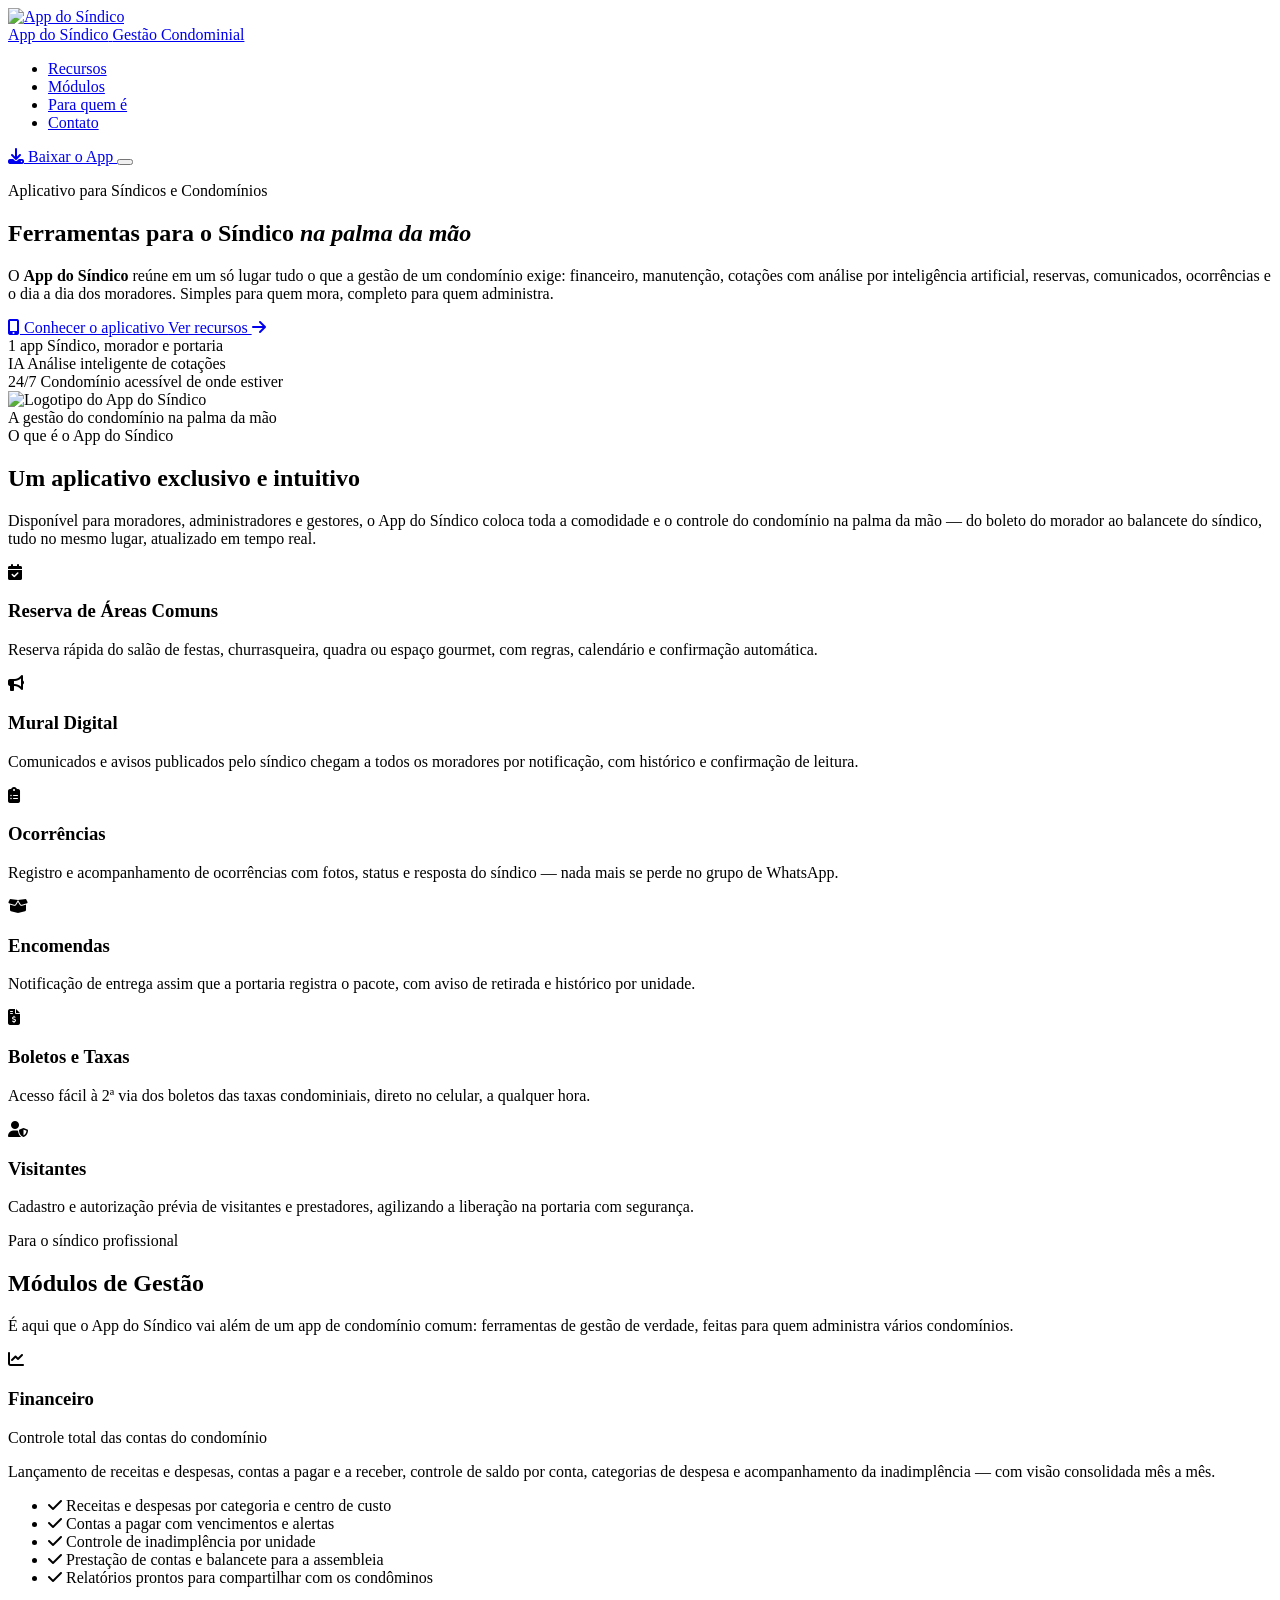
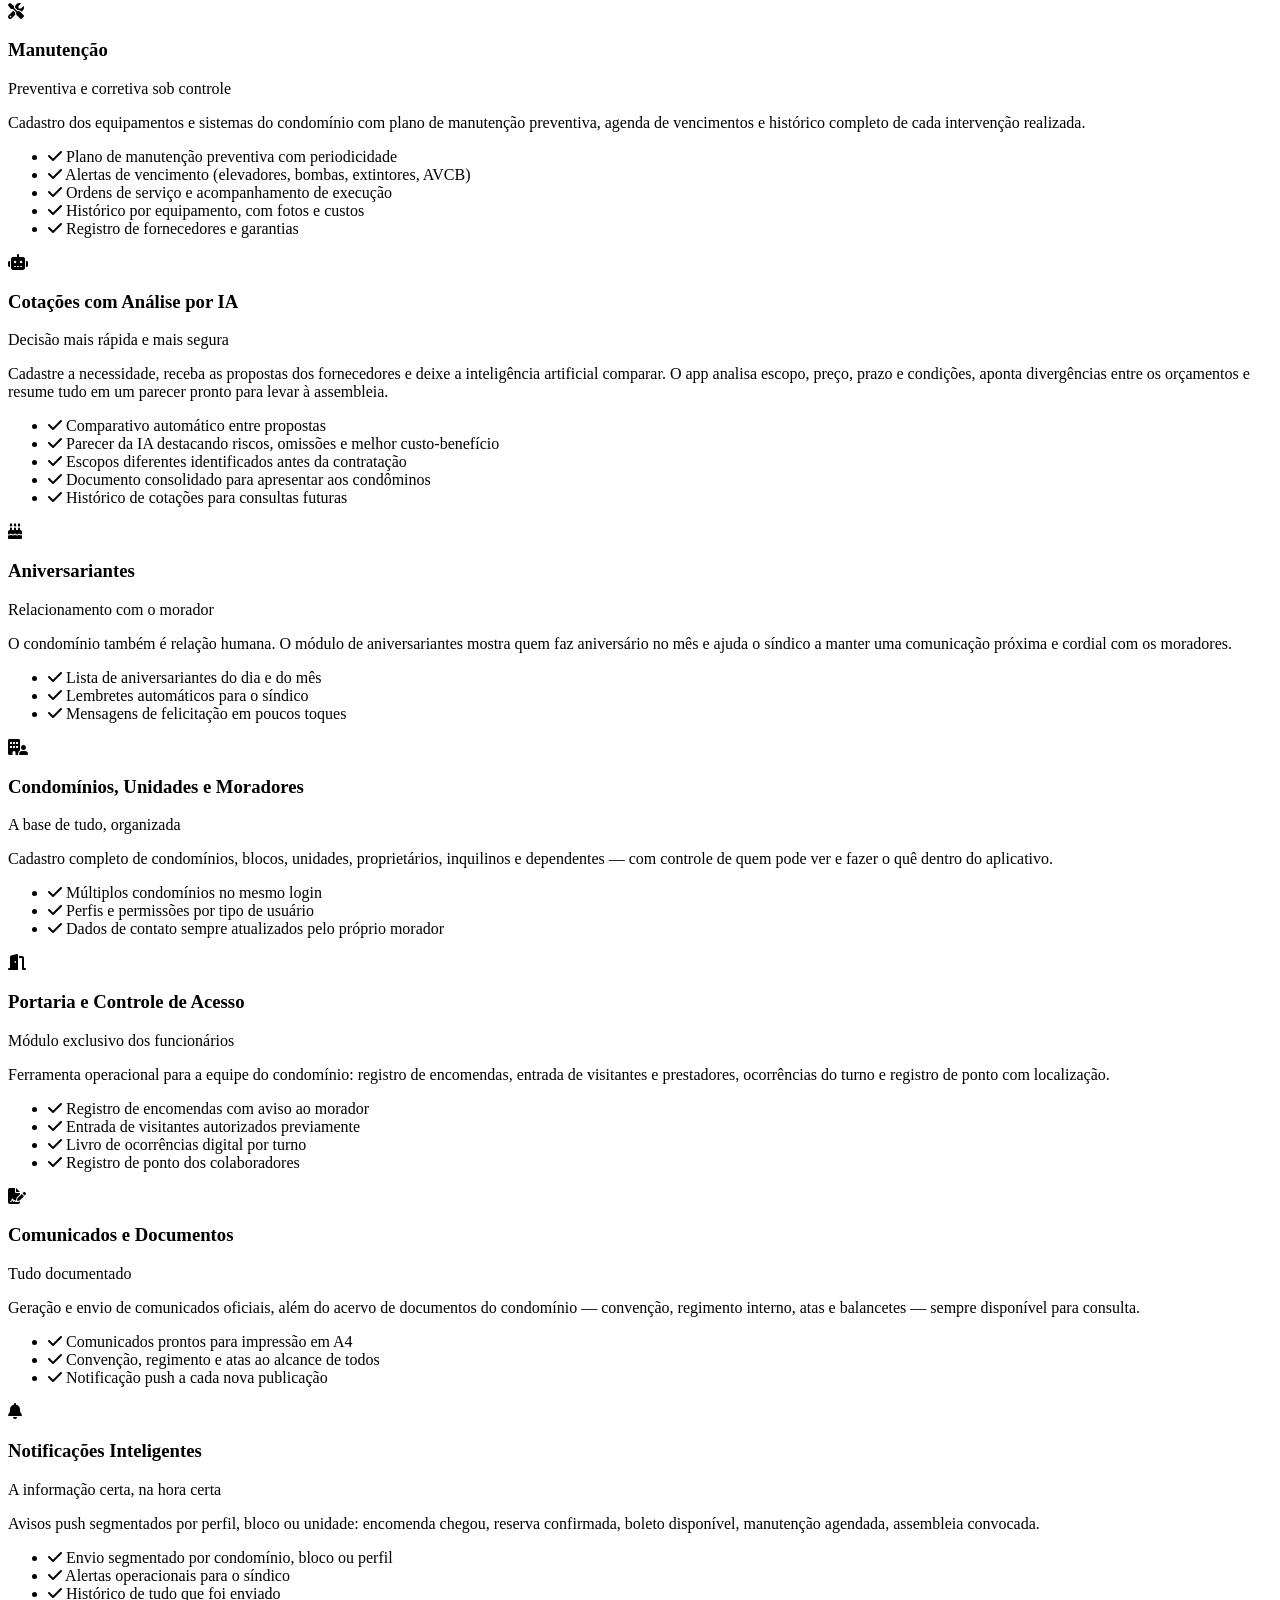
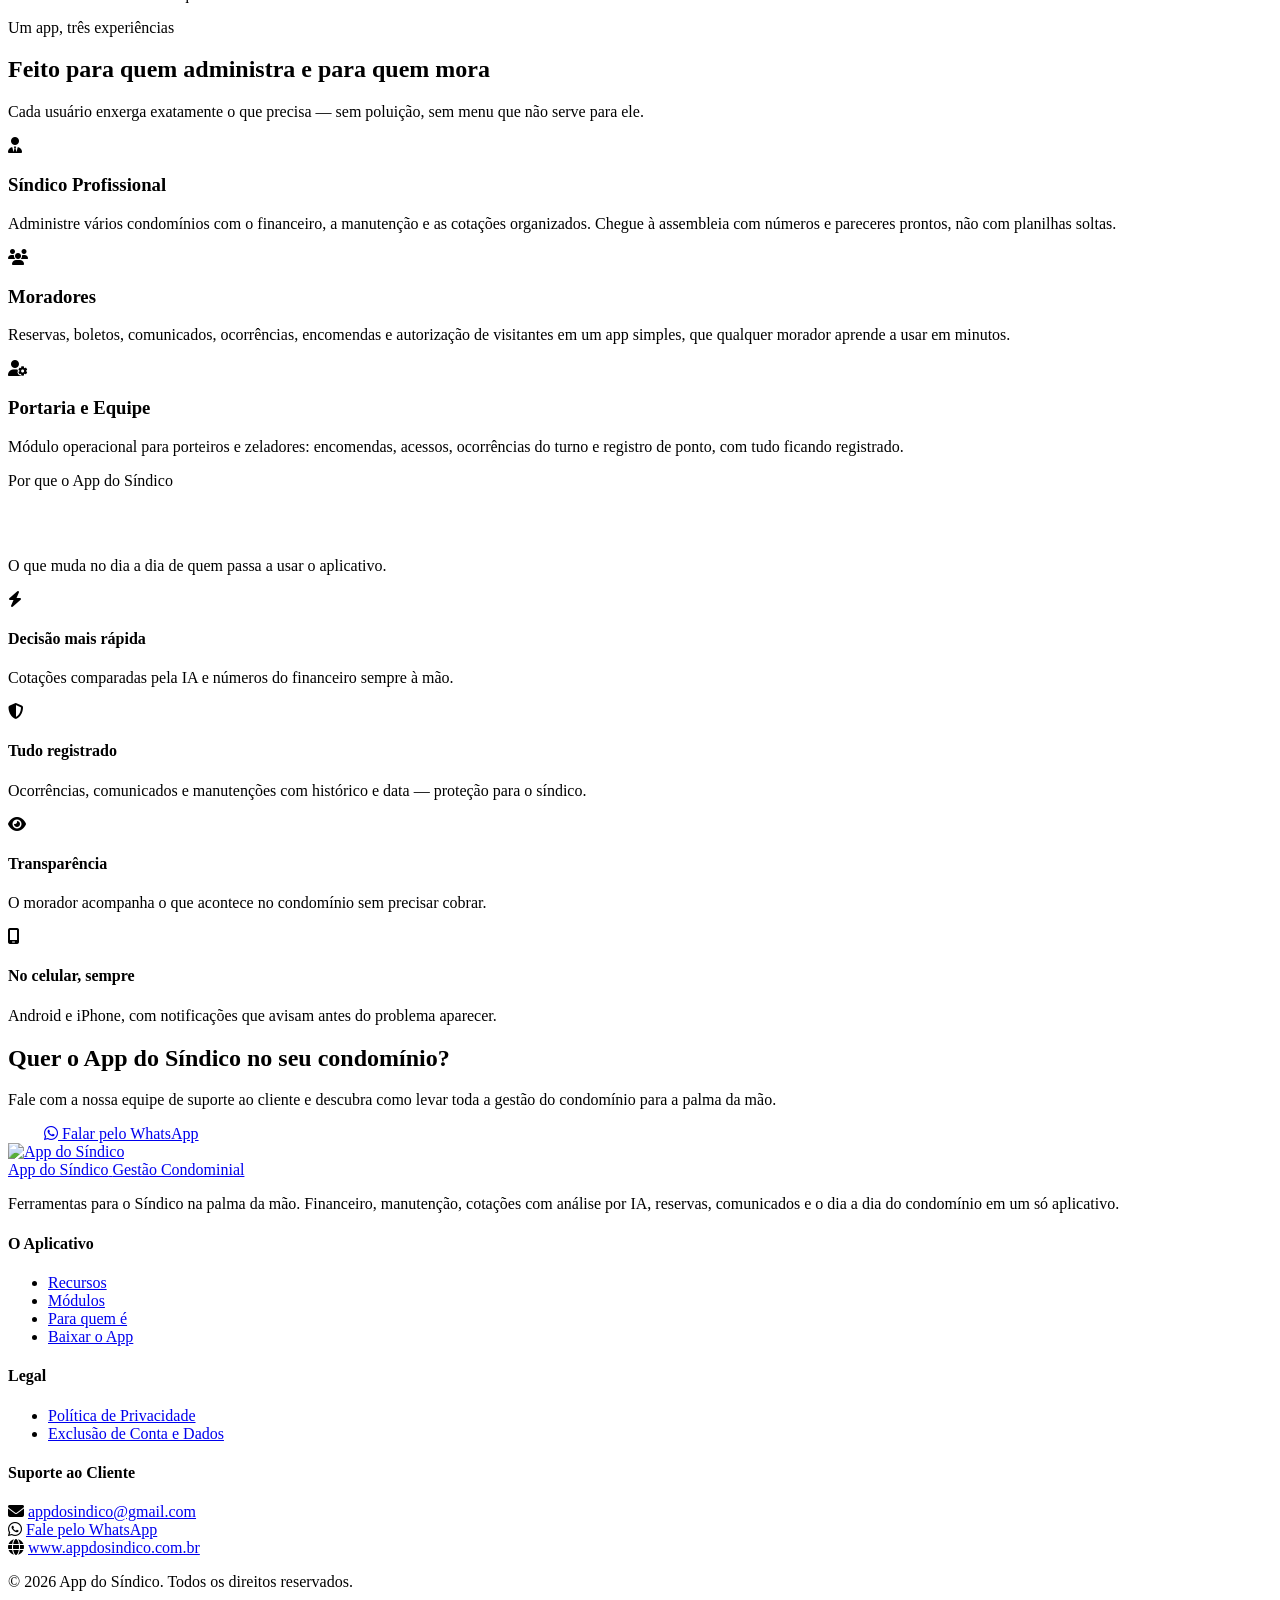
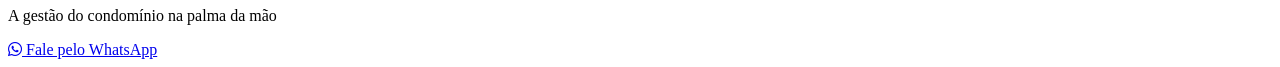
==== index.html @ 391b5e93 "Add files via upload" ====
<!DOCTYPE html>
<html lang="pt-BR">
<head>
  <meta charset="UTF-8">
  <meta name="viewport" content="width=device-width, initial-scale=1.0">
  <meta name="description" content="App do Síndico — o aplicativo que coloca a gestão do condomínio na palma da mão. Financeiro, manutenção, cotações com análise por IA, reservas, mural, ocorrências e muito mais.">
  <title>App do Síndico | Ferramentas para o Síndico na palma da mão</title>
  <link rel="preconnect" href="https://fonts.googleapis.com">
  <link rel="preconnect" href="https://fonts.gstatic.com" crossorigin>
  <link href="https://fonts.googleapis.com/css2?family=Playfair+Display:wght@400;600;700&family=Inter:wght@300;400;500;600;700&display=swap" rel="stylesheet">
  <link rel="stylesheet" href="https://cdnjs.cloudflare.com/ajax/libs/font-awesome/6.5.0/css/all.min.css">
  <link rel="stylesheet" href="css/style.css">
  <link rel="icon" type="image/x-icon" href="favicon.ico">
  <link rel="icon" type="image/png" href="images/icone_circular.png">
  <link rel="apple-touch-icon" href="images/icone_circular.png">
</head>
<body>

  <!-- NAVIGATION -->
  <nav class="navbar" role="navigation" aria-label="Menu principal">
    <div class="container">
      <a href="index.html" class="nav-logo" aria-label="App do Síndico - Início">
        <img src="images/icone_circular.png" alt="App do Síndico" class="nav-logo-img">
        <div class="nav-logo-text">
          <span class="nav-logo-name">App do Síndico</span>
          <span class="nav-logo-sub">Gestão Condominial</span>
        </div>
      </a>

      <ul class="nav-links" id="navLinks">
        <li><a href="#recursos">Recursos</a></li>
        <li><a href="#modulos">Módulos</a></li>
        <li><a href="#perfis">Para quem é</a></li>
        <li><a href="#contato">Contato</a></li>
      </ul>

      <div class="nav-actions">
        <a href="qrcode.html" class="btn btn-primary">
          <i class="fas fa-download"></i> Baixar o App
        </a>
        <button class="nav-toggle" id="navToggle" aria-label="Abrir menu" aria-expanded="false">
          <span></span><span></span><span></span>
        </button>
      </div>
    </div>
  </nav>

  <!-- HERO -->
  <section class="hero" id="inicio">
    <div class="container">
      <div class="app-hero-grid">
        <div class="hero-content">
          <p class="hero-eyebrow">Aplicativo para Síndicos e Condomínios</p>
          <h1>Ferramentas para o Síndico <em>na palma da mão</em></h1>
          <p class="hero-lead">
            O <strong>App do Síndico</strong> reúne em um só lugar tudo o que a gestão de um condomínio
            exige: financeiro, manutenção, cotações com análise por inteligência artificial, reservas,
            comunicados, ocorrências e o dia a dia dos moradores. Simples para quem mora, completo para
            quem administra.
          </p>
          <div class="hero-actions">
            <a href="qrcode.html" class="btn btn-primary">
              <i class="fas fa-mobile-alt"></i> Conhecer o aplicativo
            </a>
            <a href="#recursos" class="btn btn-outline">
              Ver recursos <i class="fas fa-arrow-right"></i>
            </a>
          </div>
          <div class="hero-stats">
            <div>
              <span class="hero-stat-number">1 app</span>
              <span class="hero-stat-label">Síndico, morador e portaria</span>
            </div>
            <div>
              <span class="hero-stat-number">IA</span>
              <span class="hero-stat-label">Análise inteligente de cotações</span>
            </div>
            <div>
              <span class="hero-stat-number">24/7</span>
              <span class="hero-stat-label">Condomínio acessível de onde estiver</span>
            </div>
          </div>
        </div>

        <div class="app-hero-visual">
          <div class="app-hero-logo">
            <img src="images/icone_circular.png" alt="Logotipo do App do Síndico">
          </div>
          <span class="app-hero-tag">A gestão do condomínio na palma da mão</span>
        </div>
      </div>
    </div>
  </section>

  <!-- INTRO / O QUE É -->
  <section class="section" id="recursos">
    <div class="container">
      <div class="section-header fade-up">
        <span class="eyebrow">O que é o App do Síndico</span>
        <h2>Um aplicativo exclusivo e intuitivo</h2>
        <p>
          Disponível para moradores, administradores e gestores, o App do Síndico coloca toda a
          comodidade e o controle do condomínio na palma da mão — do boleto do morador ao balancete
          do síndico, tudo no mesmo lugar, atualizado em tempo real.
        </p>
      </div>

      <div class="services-grid">
        <div class="service-card fade-up delay-1">
          <div class="service-icon"><i class="fas fa-calendar-check"></i></div>
          <h3>Reserva de Áreas Comuns</h3>
          <p>Reserva rápida do salão de festas, churrasqueira, quadra ou espaço gourmet, com regras, calendário e confirmação automática.</p>
        </div>
        <div class="service-card fade-up delay-2">
          <div class="service-icon"><i class="fas fa-bullhorn"></i></div>
          <h3>Mural Digital</h3>
          <p>Comunicados e avisos publicados pelo síndico chegam a todos os moradores por notificação, com histórico e confirmação de leitura.</p>
        </div>
        <div class="service-card fade-up delay-3">
          <div class="service-icon"><i class="fas fa-clipboard-list"></i></div>
          <h3>Ocorrências</h3>
          <p>Registro e acompanhamento de ocorrências com fotos, status e resposta do síndico — nada mais se perde no grupo de WhatsApp.</p>
        </div>
        <div class="service-card fade-up delay-4">
          <div class="service-icon"><i class="fas fa-box-open"></i></div>
          <h3>Encomendas</h3>
          <p>Notificação de entrega assim que a portaria registra o pacote, com aviso de retirada e histórico por unidade.</p>
        </div>
        <div class="service-card fade-up delay-5">
          <div class="service-icon"><i class="fas fa-file-invoice-dollar"></i></div>
          <h3>Boletos e Taxas</h3>
          <p>Acesso fácil à 2ª via dos boletos das taxas condominiais, direto no celular, a qualquer hora.</p>
        </div>
        <div class="service-card fade-up delay-6">
          <div class="service-icon"><i class="fas fa-user-shield"></i></div>
          <h3>Visitantes</h3>
          <p>Cadastro e autorização prévia de visitantes e prestadores, agilizando a liberação na portaria com segurança.</p>
        </div>
      </div>
    </div>
  </section>

  <!-- MÓDULOS DE GESTÃO -->
  <section class="section section-alt" id="modulos">
    <div class="container">
      <div class="section-header fade-up">
        <span class="eyebrow">Para o síndico profissional</span>
        <h2>Módulos de Gestão</h2>
        <p>É aqui que o App do Síndico vai além de um app de condomínio comum: ferramentas de gestão de verdade, feitas para quem administra vários condomínios.</p>
      </div>

      <div class="module-list">

        <article class="module-card fade-up">
          <div class="module-head">
            <div class="module-icon"><i class="fas fa-chart-line"></i></div>
            <div>
              <h3>Financeiro</h3>
              <span class="module-tag">Controle total das contas do condomínio</span>
            </div>
          </div>
          <p>Lançamento de receitas e despesas, contas a pagar e a receber, controle de saldo por conta, categorias de despesa e acompanhamento da inadimplência — com visão consolidada mês a mês.</p>
          <ul class="module-points">
            <li><i class="fas fa-check"></i> Receitas e despesas por categoria e centro de custo</li>
            <li><i class="fas fa-check"></i> Contas a pagar com vencimentos e alertas</li>
            <li><i class="fas fa-check"></i> Controle de inadimplência por unidade</li>
            <li><i class="fas fa-check"></i> Prestação de contas e balancete para a assembleia</li>
            <li><i class="fas fa-check"></i> Relatórios prontos para compartilhar com os condôminos</li>
          </ul>
        </article>

        <article class="module-card fade-up">
          <div class="module-head">
            <div class="module-icon"><i class="fas fa-screwdriver-wrench"></i></div>
            <div>
              <h3>Manutenção</h3>
              <span class="module-tag">Preventiva e corretiva sob controle</span>
            </div>
          </div>
          <p>Cadastro dos equipamentos e sistemas do condomínio com plano de manutenção preventiva, agenda de vencimentos e histórico completo de cada intervenção realizada.</p>
          <ul class="module-points">
            <li><i class="fas fa-check"></i> Plano de manutenção preventiva com periodicidade</li>
            <li><i class="fas fa-check"></i> Alertas de vencimento (elevadores, bombas, extintores, AVCB)</li>
            <li><i class="fas fa-check"></i> Ordens de serviço e acompanhamento de execução</li>
            <li><i class="fas fa-check"></i> Histórico por equipamento, com fotos e custos</li>
            <li><i class="fas fa-check"></i> Registro de fornecedores e garantias</li>
          </ul>
        </article>

        <article class="module-card fade-up highlight">
          <div class="module-head">
            <div class="module-icon"><i class="fas fa-robot"></i></div>
            <div>
              <h3>Cotações com Análise por IA</h3>
              <span class="module-tag">Decisão mais rápida e mais segura</span>
            </div>
          </div>
          <p>Cadastre a necessidade, receba as propostas dos fornecedores e deixe a inteligência artificial comparar. O app analisa escopo, preço, prazo e condições, aponta divergências entre os orçamentos e resume tudo em um parecer pronto para levar à assembleia.</p>
          <ul class="module-points">
            <li><i class="fas fa-check"></i> Comparativo automático entre propostas</li>
            <li><i class="fas fa-check"></i> Parecer da IA destacando riscos, omissões e melhor custo-benefício</li>
            <li><i class="fas fa-check"></i> Escopos diferentes identificados antes da contratação</li>
            <li><i class="fas fa-check"></i> Documento consolidado para apresentar aos condôminos</li>
            <li><i class="fas fa-check"></i> Histórico de cotações para consultas futuras</li>
          </ul>
        </article>

        <article class="module-card fade-up">
          <div class="module-head">
            <div class="module-icon"><i class="fas fa-cake-candles"></i></div>
            <div>
              <h3>Aniversariantes</h3>
              <span class="module-tag">Relacionamento com o morador</span>
            </div>
          </div>
          <p>O condomínio também é relação humana. O módulo de aniversariantes mostra quem faz aniversário no mês e ajuda o síndico a manter uma comunicação próxima e cordial com os moradores.</p>
          <ul class="module-points">
            <li><i class="fas fa-check"></i> Lista de aniversariantes do dia e do mês</li>
            <li><i class="fas fa-check"></i> Lembretes automáticos para o síndico</li>
            <li><i class="fas fa-check"></i> Mensagens de felicitação em poucos toques</li>
          </ul>
        </article>

        <article class="module-card fade-up">
          <div class="module-head">
            <div class="module-icon"><i class="fas fa-building-user"></i></div>
            <div>
              <h3>Condomínios, Unidades e Moradores</h3>
              <span class="module-tag">A base de tudo, organizada</span>
            </div>
          </div>
          <p>Cadastro completo de condomínios, blocos, unidades, proprietários, inquilinos e dependentes — com controle de quem pode ver e fazer o quê dentro do aplicativo.</p>
          <ul class="module-points">
            <li><i class="fas fa-check"></i> Múltiplos condomínios no mesmo login</li>
            <li><i class="fas fa-check"></i> Perfis e permissões por tipo de usuário</li>
            <li><i class="fas fa-check"></i> Dados de contato sempre atualizados pelo próprio morador</li>
          </ul>
        </article>

        <article class="module-card fade-up">
          <div class="module-head">
            <div class="module-icon"><i class="fas fa-door-open"></i></div>
            <div>
              <h3>Portaria e Controle de Acesso</h3>
              <span class="module-tag">Módulo exclusivo dos funcionários</span>
            </div>
          </div>
          <p>Ferramenta operacional para a equipe do condomínio: registro de encomendas, entrada de visitantes e prestadores, ocorrências do turno e registro de ponto com localização.</p>
          <ul class="module-points">
            <li><i class="fas fa-check"></i> Registro de encomendas com aviso ao morador</li>
            <li><i class="fas fa-check"></i> Entrada de visitantes autorizados previamente</li>
            <li><i class="fas fa-check"></i> Livro de ocorrências digital por turno</li>
            <li><i class="fas fa-check"></i> Registro de ponto dos colaboradores</li>
          </ul>
        </article>

        <article class="module-card fade-up">
          <div class="module-head">
            <div class="module-icon"><i class="fas fa-file-signature"></i></div>
            <div>
              <h3>Comunicados e Documentos</h3>
              <span class="module-tag">Tudo documentado</span>
            </div>
          </div>
          <p>Geração e envio de comunicados oficiais, além do acervo de documentos do condomínio — convenção, regimento interno, atas e balancetes — sempre disponível para consulta.</p>
          <ul class="module-points">
            <li><i class="fas fa-check"></i> Comunicados prontos para impressão em A4</li>
            <li><i class="fas fa-check"></i> Convenção, regimento e atas ao alcance de todos</li>
            <li><i class="fas fa-check"></i> Notificação push a cada nova publicação</li>
          </ul>
        </article>

        <article class="module-card fade-up">
          <div class="module-head">
            <div class="module-icon"><i class="fas fa-bell"></i></div>
            <div>
              <h3>Notificações Inteligentes</h3>
              <span class="module-tag">A informação certa, na hora certa</span>
            </div>
          </div>
          <p>Avisos push segmentados por perfil, bloco ou unidade: encomenda chegou, reserva confirmada, boleto disponível, manutenção agendada, assembleia convocada.</p>
          <ul class="module-points">
            <li><i class="fas fa-check"></i> Envio segmentado por condomínio, bloco ou perfil</li>
            <li><i class="fas fa-check"></i> Alertas operacionais para o síndico</li>
            <li><i class="fas fa-check"></i> Histórico de tudo que foi enviado</li>
          </ul>
        </article>

      </div>
    </div>
  </section>

  <!-- PARA QUEM É -->
  <section class="section" id="perfis">
    <div class="container">
      <div class="section-header fade-up">
        <span class="eyebrow">Um app, três experiências</span>
        <h2>Feito para quem administra e para quem mora</h2>
        <p>Cada usuário enxerga exatamente o que precisa — sem poluição, sem menu que não serve para ele.</p>
      </div>

      <div class="profile-cards">
        <div class="profile-card fade-up delay-1">
          <div class="profile-card-icon"><i class="fas fa-user-tie"></i></div>
          <h3>Síndico Profissional</h3>
          <p>Administre vários condomínios com o financeiro, a manutenção e as cotações organizados. Chegue à assembleia com números e pareceres prontos, não com planilhas soltas.</p>
        </div>
        <div class="profile-card fade-up delay-2">
          <div class="profile-card-icon"><i class="fas fa-users"></i></div>
          <h3>Moradores</h3>
          <p>Reservas, boletos, comunicados, ocorrências, encomendas e autorização de visitantes em um app simples, que qualquer morador aprende a usar em minutos.</p>
        </div>
        <div class="profile-card fade-up delay-3">
          <div class="profile-card-icon"><i class="fas fa-user-gear"></i></div>
          <h3>Portaria e Equipe</h3>
          <p>Módulo operacional para porteiros e zeladores: encomendas, acessos, ocorrências do turno e registro de ponto, com tudo ficando registrado.</p>
        </div>
      </div>
    </div>
  </section>

  <!-- POR QUE -->
  <section class="pillars-section" id="diferenciais">
    <div class="container">
      <div class="section-header fade-up">
        <span class="eyebrow">Por que o App do Síndico</span>
        <h2 style="color: white;">Menos papel, menos grupo de WhatsApp, mais gestão</h2>
        <p>O que muda no dia a dia de quem passa a usar o aplicativo.</p>
      </div>

      <div class="why-grid">
        <div class="why-item fade-up delay-1">
          <i class="fas fa-bolt"></i>
          <h4>Decisão mais rápida</h4>
          <p>Cotações comparadas pela IA e números do financeiro sempre à mão.</p>
        </div>
        <div class="why-item fade-up delay-2">
          <i class="fas fa-shield-halved"></i>
          <h4>Tudo registrado</h4>
          <p>Ocorrências, comunicados e manutenções com histórico e data — proteção para o síndico.</p>
        </div>
        <div class="why-item fade-up delay-3">
          <i class="fas fa-eye"></i>
          <h4>Transparência</h4>
          <p>O morador acompanha o que acontece no condomínio sem precisar cobrar.</p>
        </div>
        <div class="why-item fade-up delay-4">
          <i class="fas fa-mobile-screen"></i>
          <h4>No celular, sempre</h4>
          <p>Android e iPhone, com notificações que avisam antes do problema aparecer.</p>
        </div>
      </div>
    </div>
  </section>

  <!-- CTA BAND -->
  <section class="cta-band" id="contato">
    <div class="container">
      <div class="fade-up">
        <h2>Quer o App do Síndico no seu condomínio?</h2>
        <p>Fale com a nossa equipe de suporte ao cliente e descubra como levar toda a gestão do condomínio para a palma da mão.</p>
        <a href="https://wa.me/5571992071319" class="btn btn-dark" target="_blank" rel="noopener noreferrer" style="font-size: 1rem; padding: 1rem 2.25rem;">
          <i class="fab fa-whatsapp"></i> Falar pelo WhatsApp
        </a>
      </div>
    </div>
  </section>

  <!-- FOOTER -->
  <footer class="footer">
    <div class="container">
      <div class="footer-grid">
        <div class="footer-brand">
          <a href="index.html" class="nav-logo">
            <img src="images/icone_circular.png" alt="App do Síndico" class="nav-logo-img">
            <div class="nav-logo-text">
              <span class="nav-logo-name">App do Síndico</span>
              <span class="nav-logo-sub">Gestão Condominial</span>
            </div>
          </a>
          <p>Ferramentas para o Síndico na palma da mão. Financeiro, manutenção, cotações com análise por IA, reservas, comunicados e o dia a dia do condomínio em um só aplicativo.</p>
        </div>
        <div class="footer-col">
          <h4>O Aplicativo</h4>
          <ul class="footer-links">
            <li><a href="#recursos">Recursos</a></li>
            <li><a href="#modulos">Módulos</a></li>
            <li><a href="#perfis">Para quem é</a></li>
            <li><a href="qrcode.html">Baixar o App</a></li>
          </ul>
        </div>
        <div class="footer-col">
          <h4>Legal</h4>
          <ul class="footer-links">
            <li><a href="politica.html">Política de Privacidade</a></li>
            <li><a href="exclusaodados.html">Exclusão de Conta e Dados</a></li>
          </ul>
        </div>
        <div class="footer-col">
          <h4>Suporte ao Cliente</h4>
          <div class="footer-contact-item">
            <i class="fas fa-envelope"></i>
            <a href="mailto:appdosindico@gmail.com">appdosindico@gmail.com</a>
          </div>
          <div class="footer-contact-item">
            <i class="fab fa-whatsapp"></i>
            <a href="https://wa.me/5571992071319" target="_blank" rel="noopener noreferrer">Fale pelo WhatsApp</a>
          </div>
          <div class="footer-contact-item">
            <i class="fas fa-globe"></i>
            <a href="https://www.appdosindico.com.br">www.appdosindico.com.br</a>
          </div>
        </div>
      </div>
      <div class="footer-bottom">
        <p>&copy; 2026 App do Síndico. Todos os direitos reservados.</p>
        <p>A gestão do condomínio na palma da mão</p>
      </div>
    </div>
  </footer>

  <!-- WhatsApp Float -->
  <a href="https://wa.me/5571992071319" class="whatsapp-float" target="_blank" rel="noopener noreferrer" aria-label="Conversar pelo WhatsApp">
    <i class="fab fa-whatsapp"></i>
    <span>Fale pelo WhatsApp</span>
  </a>

  <script src="js/main.js"></script>
</body>
</html>
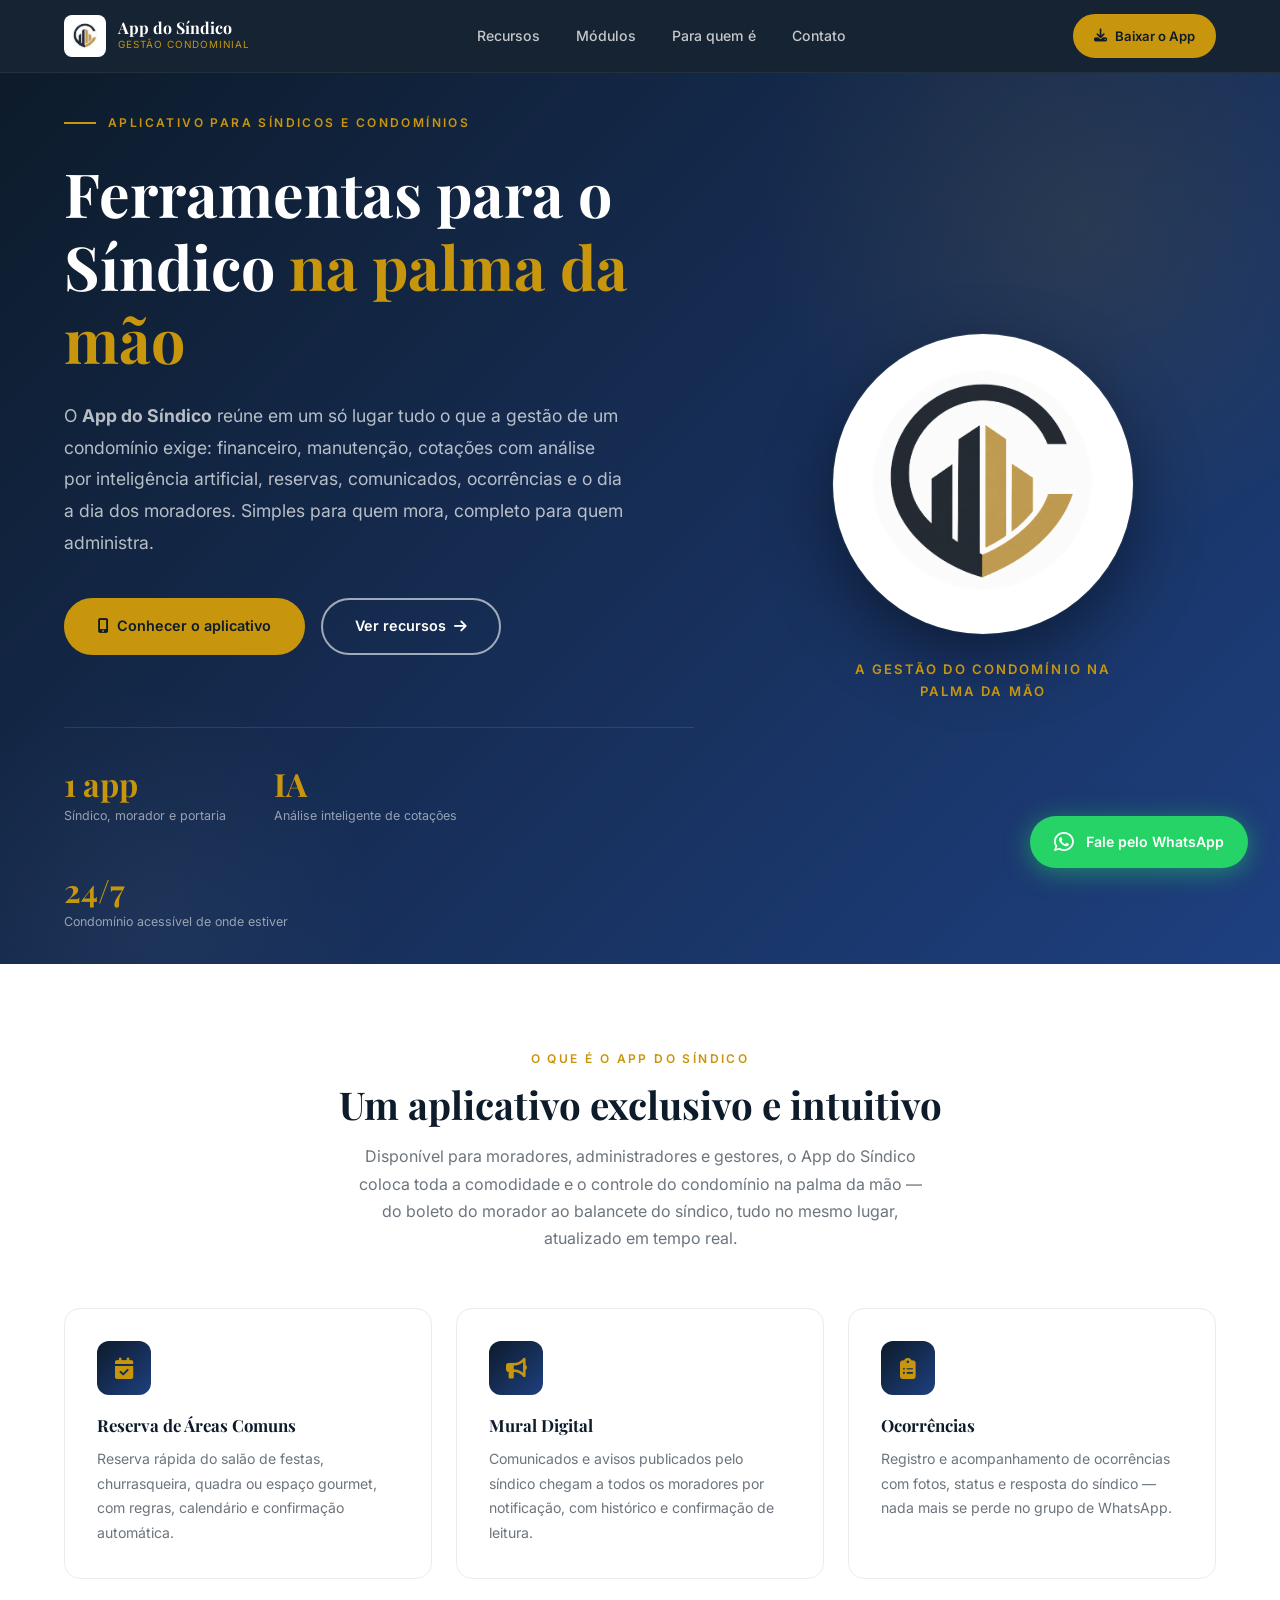
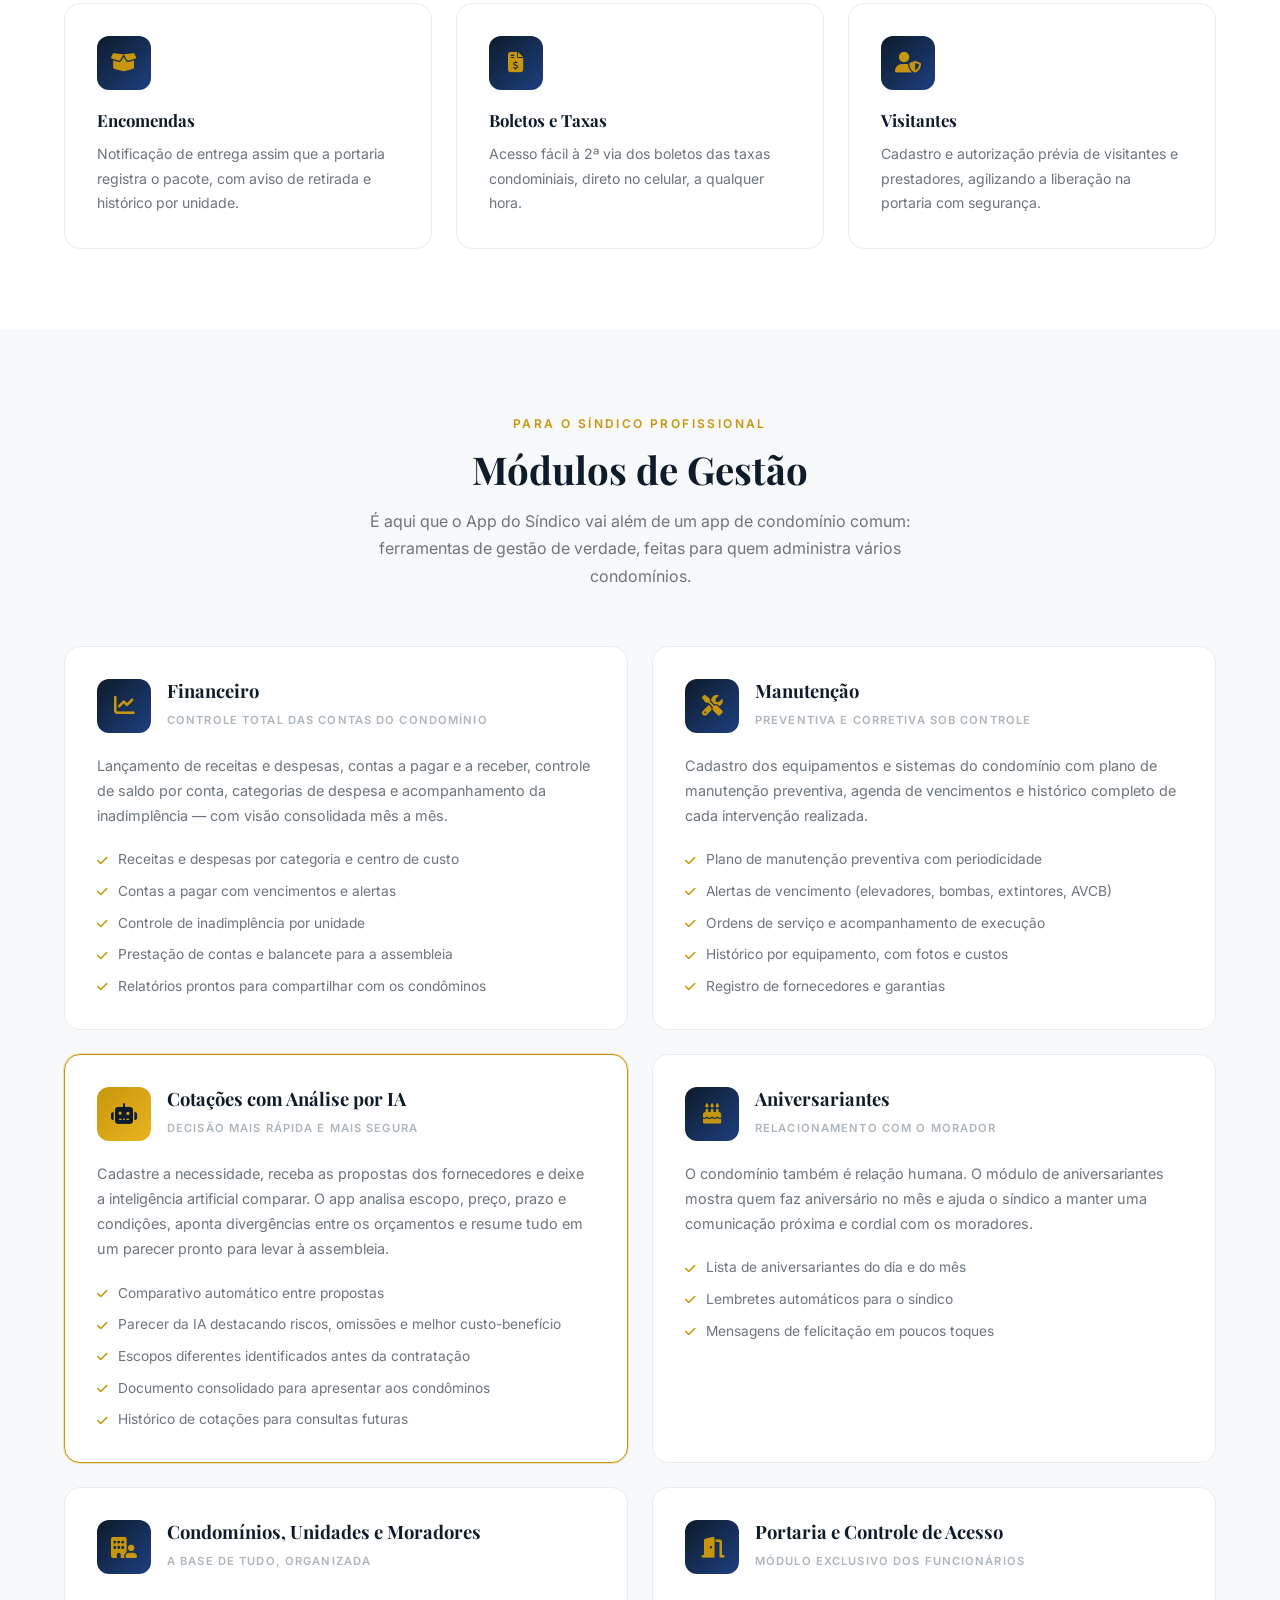
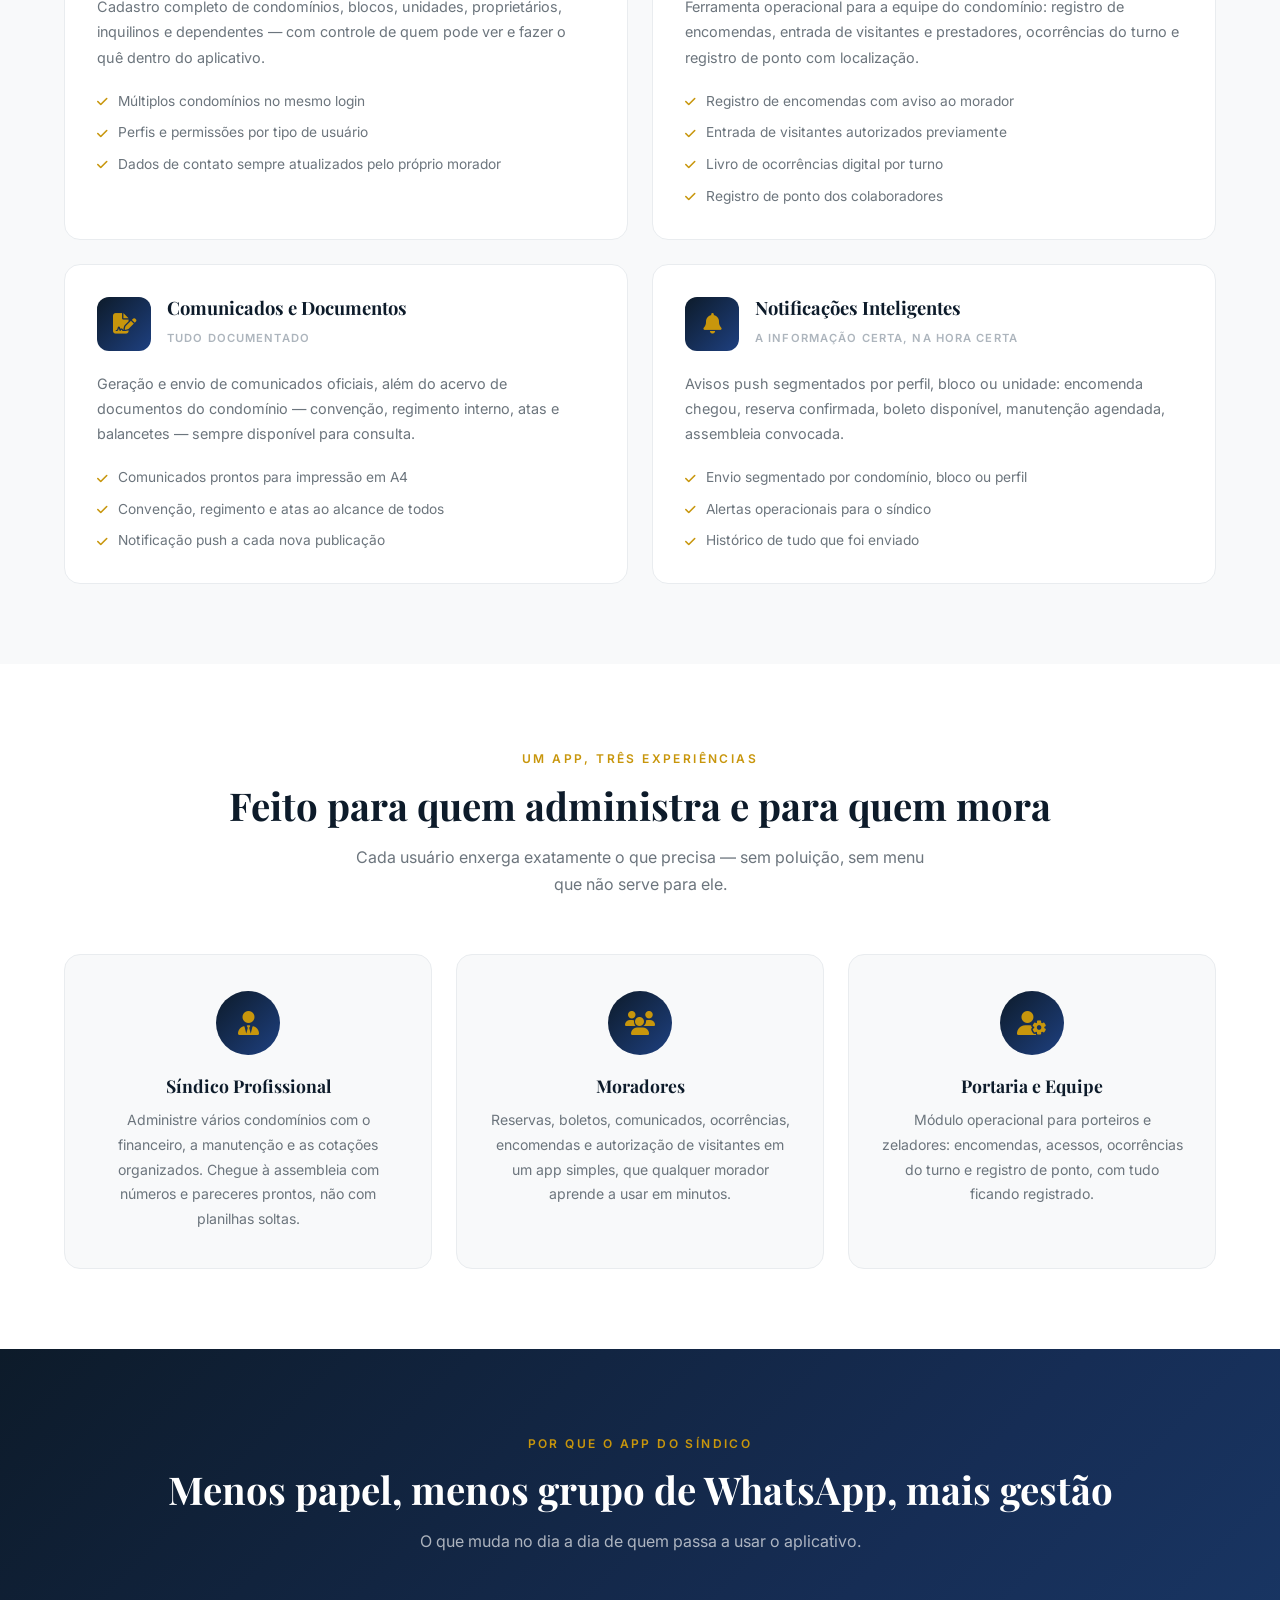
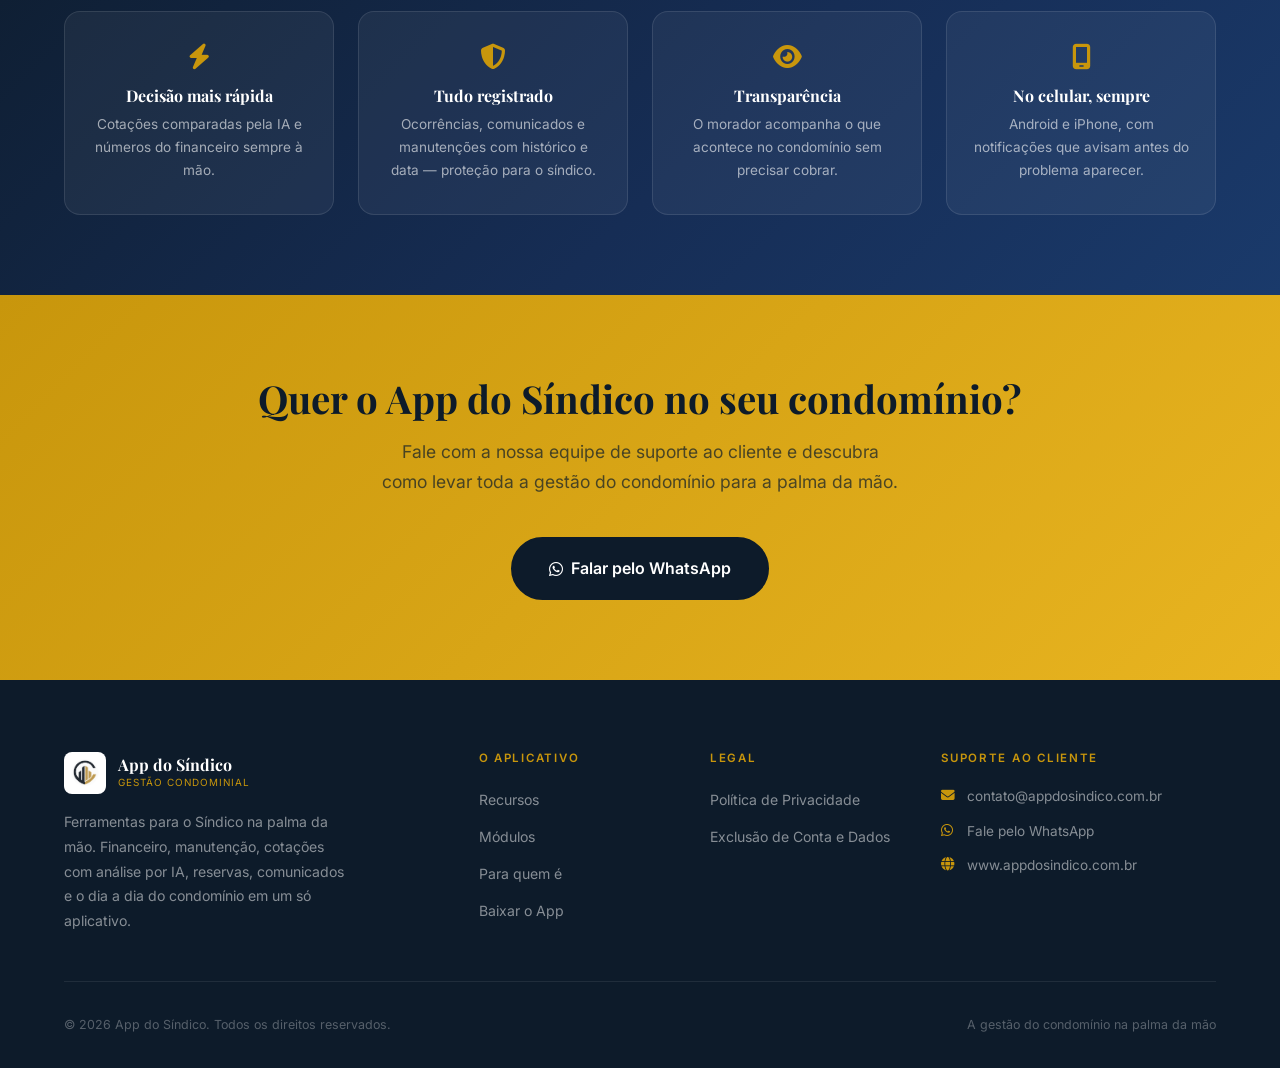
==== commit 767388e4: "Update index.html" ====
--- a/index.html
+++ b/index.html
@@ -400,7 +400,7 @@
           <h4>Suporte ao Cliente</h4>
           <div class="footer-contact-item">
             <i class="fas fa-envelope"></i>
-            <a href="mailto:appdosindico@gmail.com">appdosindico@gmail.com</a>
+            <a href="mailto:contato@appdosindico.com.br">contato@appdosindico.com.br</a>
           </div>
           <div class="footer-contact-item">
             <i class="fab fa-whatsapp"></i>
--- a/css/style.css
+++ b/css/style.css
@@ -0,0 +1,1090 @@
+/* ===== VARIABLES & RESET ===== */
+:root {
+  --navy: #0d1b2a;
+  --blue: #1a3a6b;
+  --blue-mid: #1e4080;
+  --gold: #c8960c;
+  --gold-light: #e8b420;
+  --white: #ffffff;
+  --off-white: #f8f9fa;
+  --gray-100: #f1f3f5;
+  --gray-200: #e9ecef;
+  --gray-500: #adb5bd;
+  --gray-600: #6c757d;
+  --gray-900: #212529;
+  --shadow-sm: 0 2px 8px rgba(13, 27, 42, 0.08);
+  --shadow: 0 4px 20px rgba(13, 27, 42, 0.12);
+  --shadow-lg: 0 10px 40px rgba(13, 27, 42, 0.18);
+  --radius: 8px;
+  --radius-lg: 16px;
+  --radius-xl: 24px;
+  --transition: 0.3s ease;
+  --max-w: 1200px;
+}
+
+*, *::before, *::after {
+  box-sizing: border-box;
+  margin: 0;
+  padding: 0;
+}
+
+html { scroll-behavior: smooth; }
+
+body {
+  font-family: 'Inter', -apple-system, BlinkMacSystemFont, 'Segoe UI', sans-serif;
+  color: var(--gray-900);
+  background: var(--white);
+  line-height: 1.7;
+}
+
+img { max-width: 100%; height: auto; display: block; }
+a { text-decoration: none; color: inherit; }
+ul { list-style: none; }
+
+/* ===== TYPOGRAPHY ===== */
+h1, h2, h3, h4, h5, h6 {
+  font-family: 'Playfair Display', Georgia, serif;
+  line-height: 1.2;
+  font-weight: 700;
+  color: var(--navy);
+}
+
+h1 { font-size: clamp(2rem, 5vw, 3.6rem); }
+h2 { font-size: clamp(1.6rem, 4vw, 2.4rem); }
+h3 { font-size: clamp(1.1rem, 2.5vw, 1.4rem); }
+
+p {
+  color: var(--gray-600);
+  margin-bottom: 1rem;
+}
+p:last-child { margin-bottom: 0; }
+
+/* ===== LAYOUT UTILITIES ===== */
+.container {
+  max-width: var(--max-w);
+  margin: 0 auto;
+  padding: 0 1.5rem;
+}
+
+.section { padding: 5rem 0; }
+.section-alt { background: var(--off-white); }
+
+.section-header {
+  text-align: center;
+  margin-bottom: 3.5rem;
+}
+
+.eyebrow {
+  display: inline-block;
+  font-size: 0.75rem;
+  font-weight: 600;
+  letter-spacing: 0.2em;
+  text-transform: uppercase;
+  color: var(--gold);
+  margin-bottom: 0.75rem;
+}
+
+.section-header h2 { margin-bottom: 1rem; }
+
+.section-header p {
+  max-width: 580px;
+  margin: 0 auto;
+}
+
+/* ===== BUTTONS ===== */
+.btn {
+  display: inline-flex;
+  align-items: center;
+  gap: 0.5rem;
+  padding: 0.875rem 2rem;
+  border-radius: 50px;
+  font-weight: 600;
+  font-size: 0.9rem;
+  border: 2px solid transparent;
+  cursor: pointer;
+  transition: var(--transition);
+  white-space: nowrap;
+  font-family: 'Inter', sans-serif;
+}
+
+.btn-primary {
+  background: var(--gold);
+  color: var(--navy);
+  border-color: var(--gold);
+}
+.btn-primary:hover {
+  background: var(--gold-light);
+  border-color: var(--gold-light);
+  transform: translateY(-2px);
+  box-shadow: 0 8px 24px rgba(200, 150, 12, 0.4);
+}
+
+.btn-outline {
+  background: transparent;
+  color: var(--white);
+  border-color: rgba(255,255,255,0.6);
+}
+.btn-outline:hover {
+  background: var(--white);
+  color: var(--navy);
+  border-color: var(--white);
+  transform: translateY(-2px);
+}
+
+.btn-dark {
+  background: var(--navy);
+  color: var(--white);
+  border-color: var(--navy);
+}
+.btn-dark:hover {
+  background: var(--blue);
+  border-color: var(--blue);
+  transform: translateY(-2px);
+  box-shadow: 0 8px 24px rgba(13, 27, 42, 0.35);
+}
+
+/* ===== NAVIGATION ===== */
+.navbar {
+  position: sticky;
+  top: 0;
+  z-index: 1000;
+  background: rgba(13, 27, 42, 0.96);
+  backdrop-filter: blur(12px);
+  -webkit-backdrop-filter: blur(12px);
+  border-bottom: 1px solid rgba(255,255,255,0.06);
+}
+
+.navbar .container {
+  display: flex;
+  align-items: center;
+  justify-content: space-between;
+  height: 72px;
+  position: relative;
+}
+
+.nav-logo {
+  display: flex;
+  align-items: center;
+  gap: 0.75rem;
+  z-index: 2;
+}
+
+.nav-logo-img {
+  width: 42px;
+  height: 42px;
+  object-fit: contain;
+  flex-shrink: 0;
+  background: white;
+  border-radius: 8px;
+  padding: 5px;
+}
+
+.nav-logo-text { display: flex; flex-direction: column; }
+
+.nav-logo-name {
+  font-family: 'Playfair Display', serif;
+  font-weight: 700;
+  font-size: 1rem;
+  color: var(--white);
+  line-height: 1.1;
+}
+
+.nav-logo-sub {
+  font-size: 0.62rem;
+  color: var(--gold);
+  letter-spacing: 0.1em;
+  text-transform: uppercase;
+}
+
+.nav-links {
+  display: flex;
+  align-items: center;
+  gap: 0.25rem;
+}
+
+.nav-links a {
+  display: block;
+  padding: 0.5rem 1rem;
+  color: rgba(255,255,255,0.75);
+  font-size: 0.88rem;
+  font-weight: 500;
+  border-radius: 6px;
+  transition: var(--transition);
+}
+
+.nav-links a:hover,
+.nav-links a.active {
+  color: var(--white);
+  background: rgba(255,255,255,0.1);
+}
+
+.nav-actions { display: flex; align-items: center; gap: 0.75rem; }
+
+.nav-actions .btn { padding: 0.55rem 1.2rem; font-size: 0.82rem; }
+
+.nav-toggle {
+  display: none;
+  flex-direction: column;
+  gap: 5px;
+  cursor: pointer;
+  padding: 0.5rem;
+  background: none;
+  border: none;
+  z-index: 2;
+}
+.nav-toggle span {
+  display: block;
+  width: 22px;
+  height: 2px;
+  background: var(--white);
+  border-radius: 2px;
+  transition: var(--transition);
+}
+
+/* Mobile nav */
+@media (max-width: 900px) {
+  .nav-links {
+    display: none;
+    position: fixed;
+    top: 72px;
+    left: 0;
+    right: 0;
+    background: var(--navy);
+    flex-direction: column;
+    align-items: stretch;
+    gap: 0;
+    padding: 1rem 0 1.5rem;
+    border-bottom: 1px solid rgba(255,255,255,0.1);
+    box-shadow: 0 8px 30px rgba(0,0,0,0.4);
+  }
+  .nav-links.open { display: flex; }
+  .nav-links a { padding: 0.875rem 1.5rem; border-radius: 0; font-size: 1rem; }
+  .nav-toggle { display: flex; }
+  .nav-actions .btn-outline { display: none; }
+}
+
+/* ===== HERO ===== */
+.hero {
+  min-height: 90vh;
+  display: flex;
+  align-items: center;
+  background: linear-gradient(135deg, var(--navy) 0%, #162d55 50%, var(--blue-mid) 100%);
+  position: relative;
+  overflow: hidden;
+}
+
+.hero::before {
+  content: '';
+  position: absolute;
+  top: -200px;
+  right: -150px;
+  width: 700px;
+  height: 700px;
+  background: radial-gradient(circle, rgba(200,150,12,0.1) 0%, transparent 65%);
+  pointer-events: none;
+}
+
+.hero::after {
+  content: '';
+  position: absolute;
+  bottom: -200px;
+  left: -100px;
+  width: 500px;
+  height: 500px;
+  background: radial-gradient(circle, rgba(255,255,255,0.04) 0%, transparent 65%);
+  pointer-events: none;
+}
+
+.hero .container { position: relative; z-index: 1; padding-top: 2rem; padding-bottom: 2rem; }
+
+.hero-eyebrow {
+  display: inline-flex;
+  align-items: center;
+  gap: 0.75rem;
+  font-size: 0.75rem;
+  font-weight: 600;
+  letter-spacing: 0.2em;
+  text-transform: uppercase;
+  color: var(--gold);
+  margin-bottom: 1.5rem;
+}
+
+.hero-eyebrow::before {
+  content: '';
+  display: block;
+  width: 32px;
+  height: 2px;
+  background: var(--gold);
+}
+
+.hero h1 {
+  color: var(--white);
+  max-width: 760px;
+  margin-bottom: 1.5rem;
+  font-size: clamp(2.2rem, 5.5vw, 3.8rem);
+}
+
+.hero h1 em {
+  color: var(--gold);
+  font-style: normal;
+}
+
+.hero-lead {
+  font-size: 1.1rem;
+  color: rgba(255,255,255,0.7);
+  max-width: 560px;
+  margin-bottom: 2.5rem;
+  line-height: 1.8;
+}
+
+.hero-actions { display: flex; gap: 1rem; flex-wrap: wrap; }
+
+.hero-stats {
+  display: flex;
+  gap: 3rem;
+  margin-top: 4.5rem;
+  padding-top: 2.5rem;
+  border-top: 1px solid rgba(255,255,255,0.1);
+  flex-wrap: wrap;
+}
+
+.hero-stat-number {
+  font-family: 'Playfair Display', serif;
+  font-size: 2rem;
+  font-weight: 700;
+  color: var(--gold);
+  line-height: 1;
+  display: block;
+}
+
+.hero-stat-label {
+  font-size: 0.78rem;
+  color: rgba(255,255,255,0.55);
+  margin-top: 0.3rem;
+  display: block;
+}
+
+/* ===== ABOUT SECTION ===== */
+.about-grid {
+  display: grid;
+  grid-template-columns: 1fr 1fr;
+  gap: 5rem;
+  align-items: center;
+}
+
+.about-img-wrapper {
+  position: relative;
+  padding-bottom: 3rem;
+}
+
+.about-img {
+  width: 100%;
+  max-width: 440px;
+  border-radius: var(--radius-xl);
+  box-shadow: var(--shadow-lg);
+  object-fit: cover;
+}
+
+.about-img-badge {
+  position: absolute;
+  bottom: 0;
+  right: 0;
+  background: var(--white);
+  border-radius: var(--radius-lg);
+  padding: 1.25rem 1.75rem;
+  box-shadow: var(--shadow-lg);
+  text-align: center;
+}
+
+.about-img-badge strong {
+  display: block;
+  font-family: 'Playfair Display', serif;
+  font-size: 2rem;
+  font-weight: 700;
+  color: var(--navy);
+  line-height: 1;
+}
+
+.about-img-badge span {
+  font-size: 0.75rem;
+  color: var(--gray-600);
+  margin-top: 0.25rem;
+  display: block;
+}
+
+.about-content .eyebrow { margin-bottom: 0.75rem; }
+.about-content h2 { margin-bottom: 1.25rem; }
+.about-content p { margin-bottom: 1.25rem; }
+
+.about-checklist {
+  display: flex;
+  flex-direction: column;
+  gap: 0.75rem;
+  margin: 1.75rem 0;
+}
+
+.about-checklist li {
+  display: flex;
+  align-items: center;
+  gap: 0.75rem;
+  font-size: 0.95rem;
+  font-weight: 500;
+  color: var(--gray-900);
+}
+
+.about-checklist li i {
+  color: var(--gold);
+  font-size: 0.9rem;
+  width: 18px;
+  flex-shrink: 0;
+}
+
+/* ===== PILLARS ===== */
+.pillars-section {
+  background: linear-gradient(135deg, var(--navy) 0%, #162d55 60%, var(--blue) 100%);
+  padding: 5rem 0;
+}
+
+.pillars-section .eyebrow { color: var(--gold); }
+.pillars-section .section-header h2 { color: var(--white); }
+.pillars-section .section-header p { color: rgba(255,255,255,0.65); }
+
+.pillars-img-wrap {
+  max-width: 900px;
+  margin: 0 auto;
+  text-align: center;
+}
+
+.pillars-img-wrap img {
+  border-radius: var(--radius-xl);
+  box-shadow: 0 20px 60px rgba(0,0,0,0.4);
+}
+
+/* ===== SERVICES GRID ===== */
+.services-grid {
+  display: grid;
+  grid-template-columns: repeat(3, 1fr);
+  gap: 1.5rem;
+}
+
+.service-card {
+  background: var(--white);
+  border-radius: var(--radius-lg);
+  padding: 2rem;
+  border: 1px solid var(--gray-200);
+  transition: var(--transition);
+  position: relative;
+  overflow: hidden;
+}
+
+.service-card::after {
+  content: '';
+  position: absolute;
+  top: 0;
+  left: 0;
+  right: 0;
+  height: 3px;
+  background: linear-gradient(90deg, var(--gold), var(--gold-light));
+  transform: scaleX(0);
+  transform-origin: left;
+  transition: transform 0.35s ease;
+}
+
+.service-card:hover {
+  transform: translateY(-6px);
+  box-shadow: var(--shadow-lg);
+  border-color: transparent;
+}
+
+.service-card:hover::after { transform: scaleX(1); }
+
+.service-icon {
+  width: 54px;
+  height: 54px;
+  background: linear-gradient(135deg, var(--navy), var(--blue-mid));
+  border-radius: 12px;
+  display: flex;
+  align-items: center;
+  justify-content: center;
+  font-size: 1.3rem;
+  color: var(--gold);
+  margin-bottom: 1.25rem;
+}
+
+.service-card h3 { margin-bottom: 0.75rem; font-size: 1.05rem; }
+.service-card p { font-size: 0.88rem; line-height: 1.75; }
+
+/* ===== CTA BAND ===== */
+.cta-band {
+  background: linear-gradient(135deg, var(--gold) 0%, var(--gold-light) 100%);
+  padding: 5rem 0;
+  text-align: center;
+}
+
+.cta-band h2 { color: var(--navy); margin-bottom: 1rem; }
+
+.cta-band p {
+  color: rgba(13,27,42,0.7);
+  font-size: 1.1rem;
+  max-width: 520px;
+  margin: 0 auto 2.5rem;
+}
+
+/* ===== PAGE HERO (inner pages) ===== */
+.page-hero {
+  background: linear-gradient(135deg, var(--navy) 0%, #162d55 100%);
+  padding: 5rem 0 4rem;
+  text-align: center;
+}
+
+.breadcrumb {
+  display: flex;
+  align-items: center;
+  justify-content: center;
+  gap: 0.5rem;
+  font-size: 0.8rem;
+  margin-bottom: 1.25rem;
+}
+
+.breadcrumb a { color: var(--gold); }
+.breadcrumb i { color: rgba(255,255,255,0.3); font-size: 0.6rem; }
+.breadcrumb span { color: rgba(255,255,255,0.55); }
+
+.page-hero h1 { color: var(--white); margin-bottom: 1rem; }
+.page-hero p { color: rgba(255,255,255,0.65); font-size: 1.05rem; max-width: 520px; margin: 0 auto; }
+
+/* ===== MVV CARDS ===== */
+.mvv-grid {
+  display: grid;
+  grid-template-columns: repeat(3, 1fr);
+  gap: 1.5rem;
+}
+
+.mvv-card {
+  background: var(--white);
+  border-radius: var(--radius-lg);
+  padding: 2.5rem 2rem;
+  text-align: center;
+  border: 1px solid var(--gray-200);
+  transition: var(--transition);
+}
+
+.mvv-card:hover {
+  box-shadow: var(--shadow);
+  transform: translateY(-4px);
+}
+
+.mvv-icon {
+  width: 68px;
+  height: 68px;
+  background: linear-gradient(135deg, var(--navy), var(--blue));
+  border-radius: 50%;
+  display: flex;
+  align-items: center;
+  justify-content: center;
+  font-size: 1.6rem;
+  color: var(--gold);
+  margin: 0 auto 1.5rem;
+}
+
+.mvv-card h3 { margin-bottom: 0.875rem; }
+.mvv-card p { font-size: 0.9rem; }
+
+/* ===== VALUES TAGS ===== */
+.values-grid {
+  display: flex;
+  flex-wrap: wrap;
+  gap: 0.75rem;
+  justify-content: center;
+  margin-top: 2rem;
+}
+
+.value-tag {
+  display: inline-flex;
+  align-items: center;
+  gap: 0.5rem;
+  padding: 0.6rem 1.25rem;
+  background: var(--white);
+  border: 1px solid var(--gray-200);
+  border-radius: 50px;
+  font-size: 0.88rem;
+  font-weight: 500;
+  color: var(--navy);
+  transition: var(--transition);
+}
+
+.value-tag i { color: var(--gold); }
+.value-tag:hover { border-color: var(--gold); background: rgba(200,150,12,0.05); }
+
+/* ===== PROFILE SECTION (sobre) ===== */
+.profile-grid {
+  display: grid;
+  grid-template-columns: 1fr 2fr;
+  gap: 4rem;
+  align-items: start;
+}
+
+.profile-img-col { text-align: center; }
+
+.profile-img {
+  width: 100%;
+  max-width: 320px;
+  border-radius: var(--radius-xl);
+  box-shadow: var(--shadow-lg);
+  margin: 0 auto;
+  object-fit: cover;
+}
+
+.profile-meta {
+  background: var(--white);
+  border-radius: var(--radius-lg);
+  padding: 1.5rem;
+  margin-top: 1.5rem;
+  box-shadow: var(--shadow-sm);
+  border: 1px solid var(--gray-200);
+  text-align: left;
+}
+
+.profile-meta-item {
+  display: flex;
+  align-items: flex-start;
+  gap: 0.75rem;
+  padding: 0.6rem 0;
+  border-bottom: 1px solid var(--gray-100);
+  font-size: 0.88rem;
+}
+.profile-meta-item:last-child { border-bottom: none; }
+.profile-meta-item i { color: var(--gold); width: 16px; margin-top: 4px; }
+.profile-meta-item strong { color: var(--navy); }
+.profile-meta-item span { color: var(--gray-600); }
+
+/* ===== CONTACT PAGE ===== */
+.contact-cards {
+  display: grid;
+  grid-template-columns: repeat(3, 1fr);
+  gap: 1.5rem;
+  margin-bottom: 4rem;
+}
+
+.contact-card {
+  background: var(--white);
+  border-radius: var(--radius-lg);
+  padding: 2rem;
+  text-align: center;
+  border: 1px solid var(--gray-200);
+  transition: var(--transition);
+}
+
+.contact-card:hover {
+  box-shadow: var(--shadow);
+  transform: translateY(-4px);
+}
+
+.contact-card-icon {
+  width: 60px;
+  height: 60px;
+  background: linear-gradient(135deg, var(--navy), var(--blue));
+  border-radius: 14px;
+  display: flex;
+  align-items: center;
+  justify-content: center;
+  font-size: 1.4rem;
+  color: var(--gold);
+  margin: 0 auto 1.25rem;
+}
+
+.contact-card h3 { font-size: 1rem; margin-bottom: 0.75rem; }
+.contact-card p, .contact-card a { font-size: 0.9rem; color: var(--gray-600); }
+.contact-card a:hover { color: var(--gold); }
+
+.social-links-grid {
+  display: flex;
+  justify-content: center;
+  gap: 1rem;
+  flex-wrap: wrap;
+}
+
+.social-link {
+  display: flex;
+  align-items: center;
+  gap: 0.6rem;
+  padding: 0.75rem 1.5rem;
+  border: 2px solid var(--gray-200);
+  border-radius: 50px;
+  font-size: 0.88rem;
+  font-weight: 600;
+  color: var(--gray-900);
+  transition: var(--transition);
+}
+.social-link i { font-size: 1.1rem; }
+.social-link:hover { border-color: var(--navy); color: var(--navy); background: var(--gray-100); transform: translateY(-2px); }
+.social-link.whatsapp:hover { border-color: #25d366; color: #25d366; background: rgba(37,211,102,0.05); }
+.social-link.instagram:hover { border-color: #e1306c; color: #e1306c; background: rgba(225,48,108,0.05); }
+.social-link.facebook:hover { border-color: #1877f2; color: #1877f2; background: rgba(24,119,242,0.05); }
+.social-link.linkedin:hover { border-color: #0a66c2; color: #0a66c2; background: rgba(10,102,194,0.05); }
+.social-link.youtube:hover { border-color: #ff0000; color: #ff0000; background: rgba(255,0,0,0.05); }
+
+/* ===== WHATSAPP FLOAT ===== */
+.whatsapp-float {
+  position: fixed;
+  bottom: 2rem;
+  right: 2rem;
+  z-index: 9999;
+  display: flex;
+  align-items: center;
+  gap: 0.75rem;
+  background: #25d366;
+  color: white;
+  border-radius: 50px;
+  padding: 0.875rem 1.5rem;
+  box-shadow: 0 4px 24px rgba(37,211,102,0.5);
+  transition: var(--transition);
+  font-weight: 600;
+  font-size: 0.88rem;
+  font-family: 'Inter', sans-serif;
+}
+
+.whatsapp-float:hover {
+  transform: translateY(-3px);
+  box-shadow: 0 8px 32px rgba(37,211,102,0.6);
+  color: white;
+}
+
+.whatsapp-float i { font-size: 1.4rem; }
+
+/* ===== FOOTER ===== */
+.footer {
+  background: var(--navy);
+  color: var(--white);
+  padding: 4.5rem 0 2rem;
+}
+
+.footer-grid {
+  display: grid;
+  grid-template-columns: 2fr 1fr 1fr 1.5fr;
+  gap: 3rem;
+  padding-bottom: 3rem;
+  border-bottom: 1px solid rgba(255,255,255,0.08);
+  margin-bottom: 2rem;
+}
+
+.footer-brand p {
+  color: rgba(255,255,255,0.5);
+  font-size: 0.88rem;
+  margin-top: 1rem;
+  max-width: 280px;
+  line-height: 1.75;
+}
+
+.footer-social {
+  display: flex;
+  gap: 0.6rem;
+  margin-top: 1.5rem;
+}
+
+.footer-social a {
+  width: 36px;
+  height: 36px;
+  border: 1px solid rgba(255,255,255,0.18);
+  border-radius: 50%;
+  display: flex;
+  align-items: center;
+  justify-content: center;
+  font-size: 0.85rem;
+  color: rgba(255,255,255,0.55);
+  transition: var(--transition);
+}
+
+.footer-social a:hover { border-color: var(--gold); color: var(--gold); }
+
+.footer-col h4 {
+  font-family: 'Inter', sans-serif;
+  font-size: 0.72rem;
+  font-weight: 600;
+  letter-spacing: 0.15em;
+  text-transform: uppercase;
+  color: var(--gold);
+  margin-bottom: 1.25rem;
+}
+
+.footer-links { display: flex; flex-direction: column; gap: 0.6rem; }
+.footer-links a { color: rgba(255,255,255,0.5); font-size: 0.88rem; transition: var(--transition); }
+.footer-links a:hover { color: var(--white); }
+
+.footer-contact-item {
+  display: flex;
+  align-items: flex-start;
+  gap: 0.75rem;
+  margin-bottom: 0.875rem;
+}
+.footer-contact-item i { color: var(--gold); margin-top: 0.2rem; font-size: 0.85rem; width: 14px; flex-shrink: 0; }
+.footer-contact-item a, .footer-contact-item span { color: rgba(255,255,255,0.5); font-size: 0.85rem; transition: var(--transition); line-height: 1.5; }
+.footer-contact-item a:hover { color: var(--white); }
+
+.footer-bottom {
+  display: flex;
+  align-items: center;
+  justify-content: space-between;
+  flex-wrap: wrap;
+  gap: 0.75rem;
+}
+
+.footer-bottom p { color: rgba(255,255,255,0.3); font-size: 0.78rem; margin: 0; }
+
+/* ===== SCROLL ANIMATIONS ===== */
+.fade-up {
+  opacity: 0;
+  transform: translateY(32px);
+  transition: opacity 0.65s ease, transform 0.65s ease;
+}
+.fade-up.visible { opacity: 1; transform: translateY(0); }
+
+.delay-1 { transition-delay: 0.1s; }
+.delay-2 { transition-delay: 0.2s; }
+.delay-3 { transition-delay: 0.3s; }
+.delay-4 { transition-delay: 0.4s; }
+.delay-5 { transition-delay: 0.5s; }
+.delay-6 { transition-delay: 0.6s; }
+
+/* ===== APP LANDING — HERO VISUAL ===== */
+.app-hero-grid {
+  display: grid;
+  grid-template-columns: 1.35fr 1fr;
+  gap: 3.5rem;
+  align-items: center;
+}
+
+.app-hero-visual {
+  display: flex;
+  flex-direction: column;
+  align-items: center;
+  gap: 1.5rem;
+  text-align: center;
+}
+
+.app-hero-logo {
+  width: min(300px, 70vw);
+  aspect-ratio: 1 / 1;
+  background: var(--white);
+  border-radius: 50%;
+  display: flex;
+  align-items: center;
+  justify-content: center;
+  padding: 1.25rem;
+  box-shadow: 0 24px 70px rgba(0,0,0,0.45), 0 0 0 1px rgba(255,255,255,0.08);
+}
+
+.app-hero-logo img { width: 100%; height: 100%; object-fit: contain; }
+
+.app-hero-tag {
+  font-size: 0.82rem;
+  letter-spacing: 0.16em;
+  text-transform: uppercase;
+  color: var(--gold);
+  font-weight: 600;
+  max-width: 260px;
+  line-height: 1.7;
+}
+
+/* ===== APP LANDING — MÓDULOS ===== */
+.module-list {
+  display: grid;
+  grid-template-columns: repeat(2, 1fr);
+  gap: 1.5rem;
+}
+
+.module-card {
+  background: var(--white);
+  border: 1px solid var(--gray-200);
+  border-radius: var(--radius-lg);
+  padding: 2rem;
+  transition: var(--transition);
+}
+
+.module-card:hover {
+  transform: translateY(-4px);
+  box-shadow: var(--shadow-lg);
+  border-color: transparent;
+}
+
+.module-card.highlight {
+  border-color: var(--gold);
+  box-shadow: 0 0 0 1px rgba(200,150,12,0.25);
+}
+
+.module-head {
+  display: flex;
+  align-items: center;
+  gap: 1rem;
+  margin-bottom: 1.25rem;
+}
+
+.module-icon {
+  width: 54px;
+  height: 54px;
+  flex-shrink: 0;
+  background: linear-gradient(135deg, var(--navy), var(--blue-mid));
+  border-radius: 12px;
+  display: flex;
+  align-items: center;
+  justify-content: center;
+  font-size: 1.3rem;
+  color: var(--gold);
+}
+
+.module-card.highlight .module-icon {
+  background: linear-gradient(135deg, var(--gold), var(--gold-light));
+  color: var(--navy);
+}
+
+.module-head h3 { font-size: 1.15rem; margin-bottom: 0.2rem; }
+
+.module-tag {
+  font-size: 0.7rem;
+  letter-spacing: 0.1em;
+  text-transform: uppercase;
+  color: var(--gray-500);
+  font-weight: 600;
+}
+
+.module-card > p { font-size: 0.9rem; line-height: 1.75; margin-bottom: 1.25rem; }
+
+.module-points { display: flex; flex-direction: column; gap: 0.6rem; }
+
+.module-points li {
+  display: flex;
+  align-items: flex-start;
+  gap: 0.65rem;
+  font-size: 0.86rem;
+  color: var(--gray-600);
+  line-height: 1.6;
+}
+
+.module-points i {
+  color: var(--gold);
+  font-size: 0.75rem;
+  margin-top: 0.4rem;
+  flex-shrink: 0;
+}
+
+/* ===== APP LANDING — PERFIS ===== */
+.profile-cards {
+  display: grid;
+  grid-template-columns: repeat(3, 1fr);
+  gap: 1.5rem;
+}
+
+.profile-card {
+  background: var(--off-white);
+  border: 1px solid var(--gray-200);
+  border-radius: var(--radius-lg);
+  padding: 2.25rem 2rem;
+  text-align: center;
+  transition: var(--transition);
+}
+
+.profile-card:hover {
+  transform: translateY(-4px);
+  box-shadow: var(--shadow);
+  background: var(--white);
+}
+
+.profile-card-icon {
+  width: 64px;
+  height: 64px;
+  margin: 0 auto 1.25rem;
+  border-radius: 50%;
+  background: linear-gradient(135deg, var(--navy), var(--blue-mid));
+  color: var(--gold);
+  font-size: 1.5rem;
+  display: flex;
+  align-items: center;
+  justify-content: center;
+}
+
+.profile-card h3 { margin-bottom: 0.75rem; font-size: 1.1rem; }
+.profile-card p { font-size: 0.88rem; line-height: 1.75; }
+
+/* ===== APP LANDING — DIFERENCIAIS ===== */
+.why-grid {
+  display: grid;
+  grid-template-columns: repeat(4, 1fr);
+  gap: 1.5rem;
+}
+
+.why-item {
+  background: rgba(255,255,255,0.05);
+  border: 1px solid rgba(255,255,255,0.1);
+  border-radius: var(--radius-lg);
+  padding: 2rem 1.5rem;
+  text-align: center;
+  transition: var(--transition);
+}
+
+.why-item:hover {
+  background: rgba(255,255,255,0.09);
+  transform: translateY(-4px);
+}
+
+.why-item i { font-size: 1.6rem; color: var(--gold); margin-bottom: 1rem; display: block; }
+
+.why-item h4 {
+  color: var(--white);
+  font-size: 1rem;
+  margin-bottom: 0.5rem;
+  font-family: 'Playfair Display', Georgia, serif;
+}
+
+.why-item p { color: rgba(255,255,255,0.6); font-size: 0.85rem; line-height: 1.7; }
+
+/* ===== RESPONSIVE ===== */
+@media (max-width: 1024px) {
+  .services-grid { grid-template-columns: repeat(2, 1fr); }
+  .app-hero-grid { grid-template-columns: 1fr; gap: 3rem; }
+  .app-hero-visual { order: -1; }
+  .app-hero-logo { width: min(220px, 55vw); }
+  .why-grid { grid-template-columns: repeat(2, 1fr); }
+  .footer-grid { grid-template-columns: 1fr 1fr; gap: 2.5rem; }
+  .profile-grid { grid-template-columns: 1fr 1.5fr; gap: 3rem; }
+}
+
+@media (max-width: 768px) {
+  .section { padding: 3.5rem 0; }
+
+  .about-grid,
+  .profile-grid {
+    grid-template-columns: 1fr;
+    gap: 2.5rem;
+  }
+
+  .about-img-wrapper {
+    padding-bottom: 0;
+    display: flex;
+    justify-content: center;
+  }
+
+  .about-img-badge { display: none; }
+
+  .mvv-grid { grid-template-columns: 1fr; }
+
+  .contact-cards { grid-template-columns: 1fr; }
+
+  .hero-stats { gap: 2rem; margin-top: 3rem; }
+
+  .services-grid { grid-template-columns: 1fr; }
+
+  .module-list { grid-template-columns: 1fr; }
+
+  .profile-cards { grid-template-columns: 1fr; }
+
+  .profile-img-col { display: flex; flex-direction: column; align-items: center; }
+}
+
+@media (max-width: 640px) {
+  .why-grid { grid-template-columns: 1fr; }
+  .footer-grid { grid-template-columns: 1fr; gap: 2rem; }
+  .footer-bottom { flex-direction: column; text-align: center; }
+  .hero-actions { flex-direction: column; align-items: flex-start; }
+  .whatsapp-float span { display: none; }
+  .whatsapp-float { border-radius: 50%; width: 56px; height: 56px; justify-content: center; padding: 0; }
+}
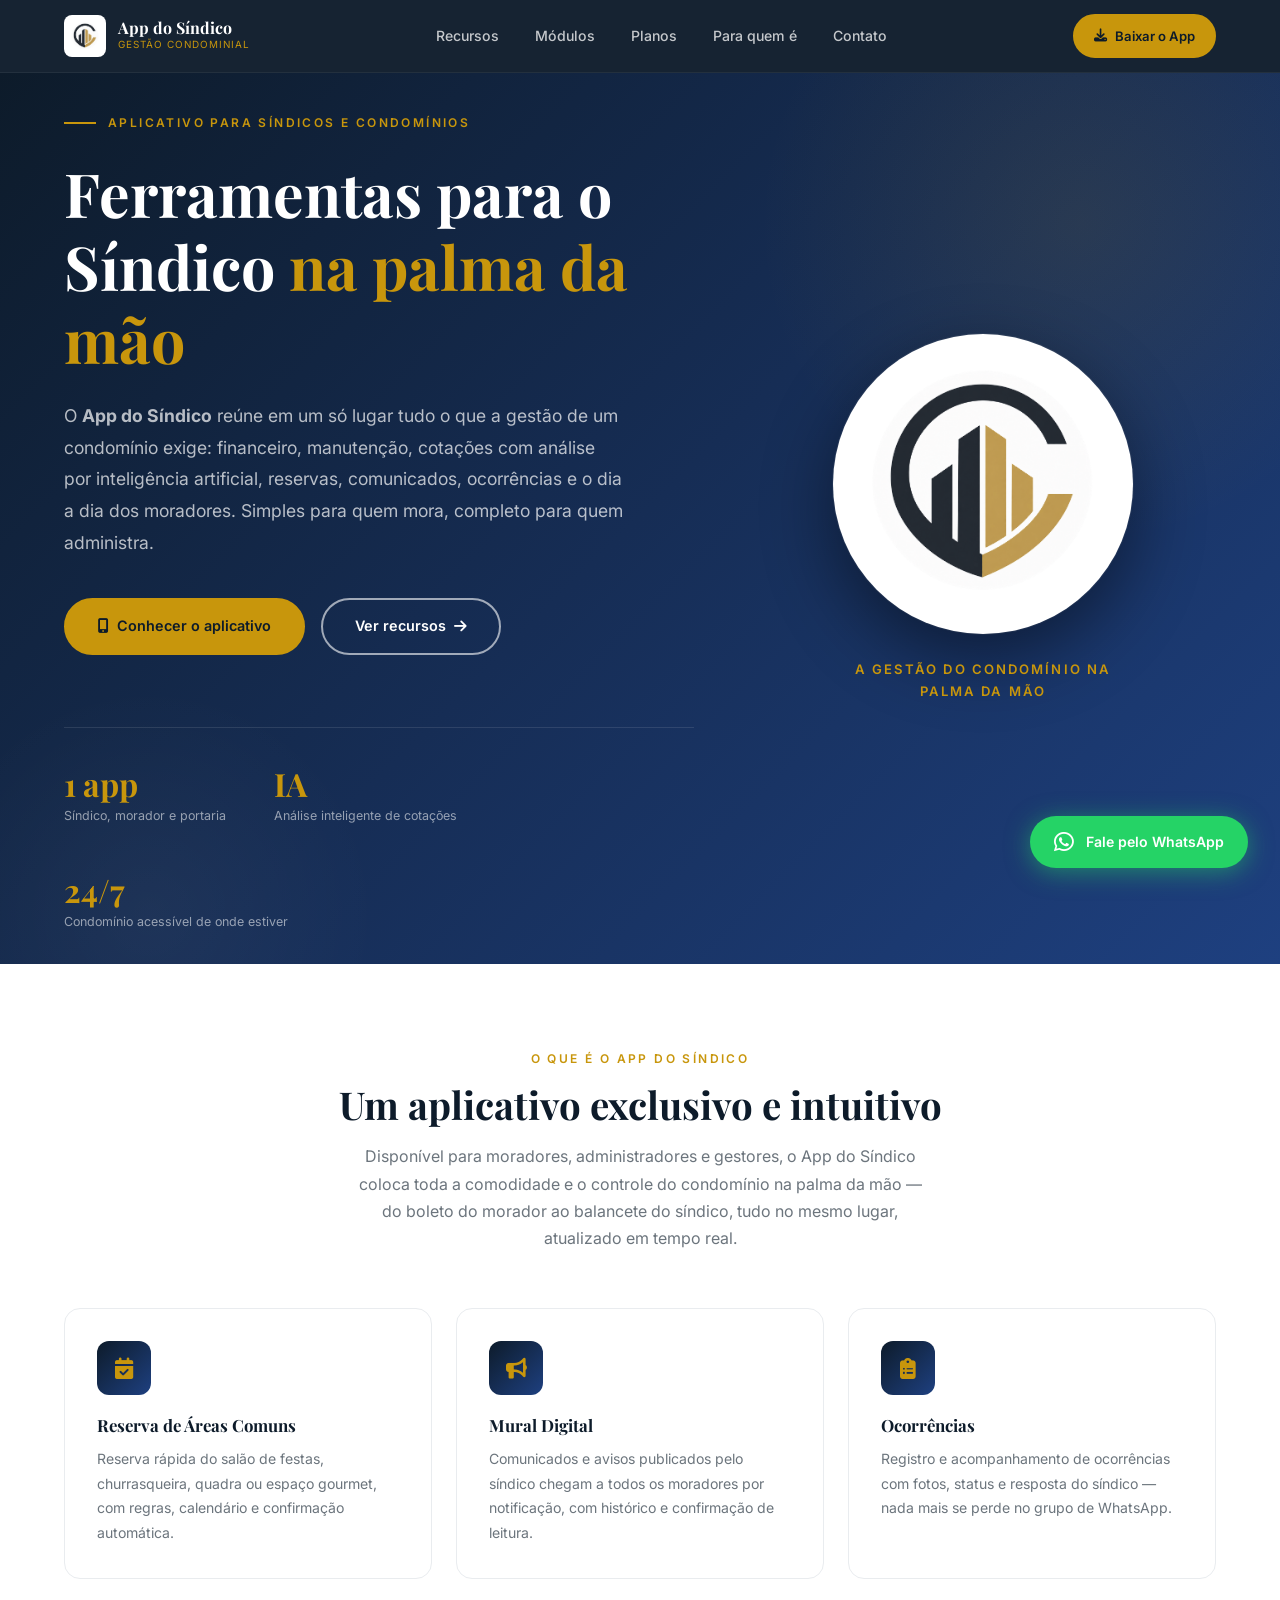
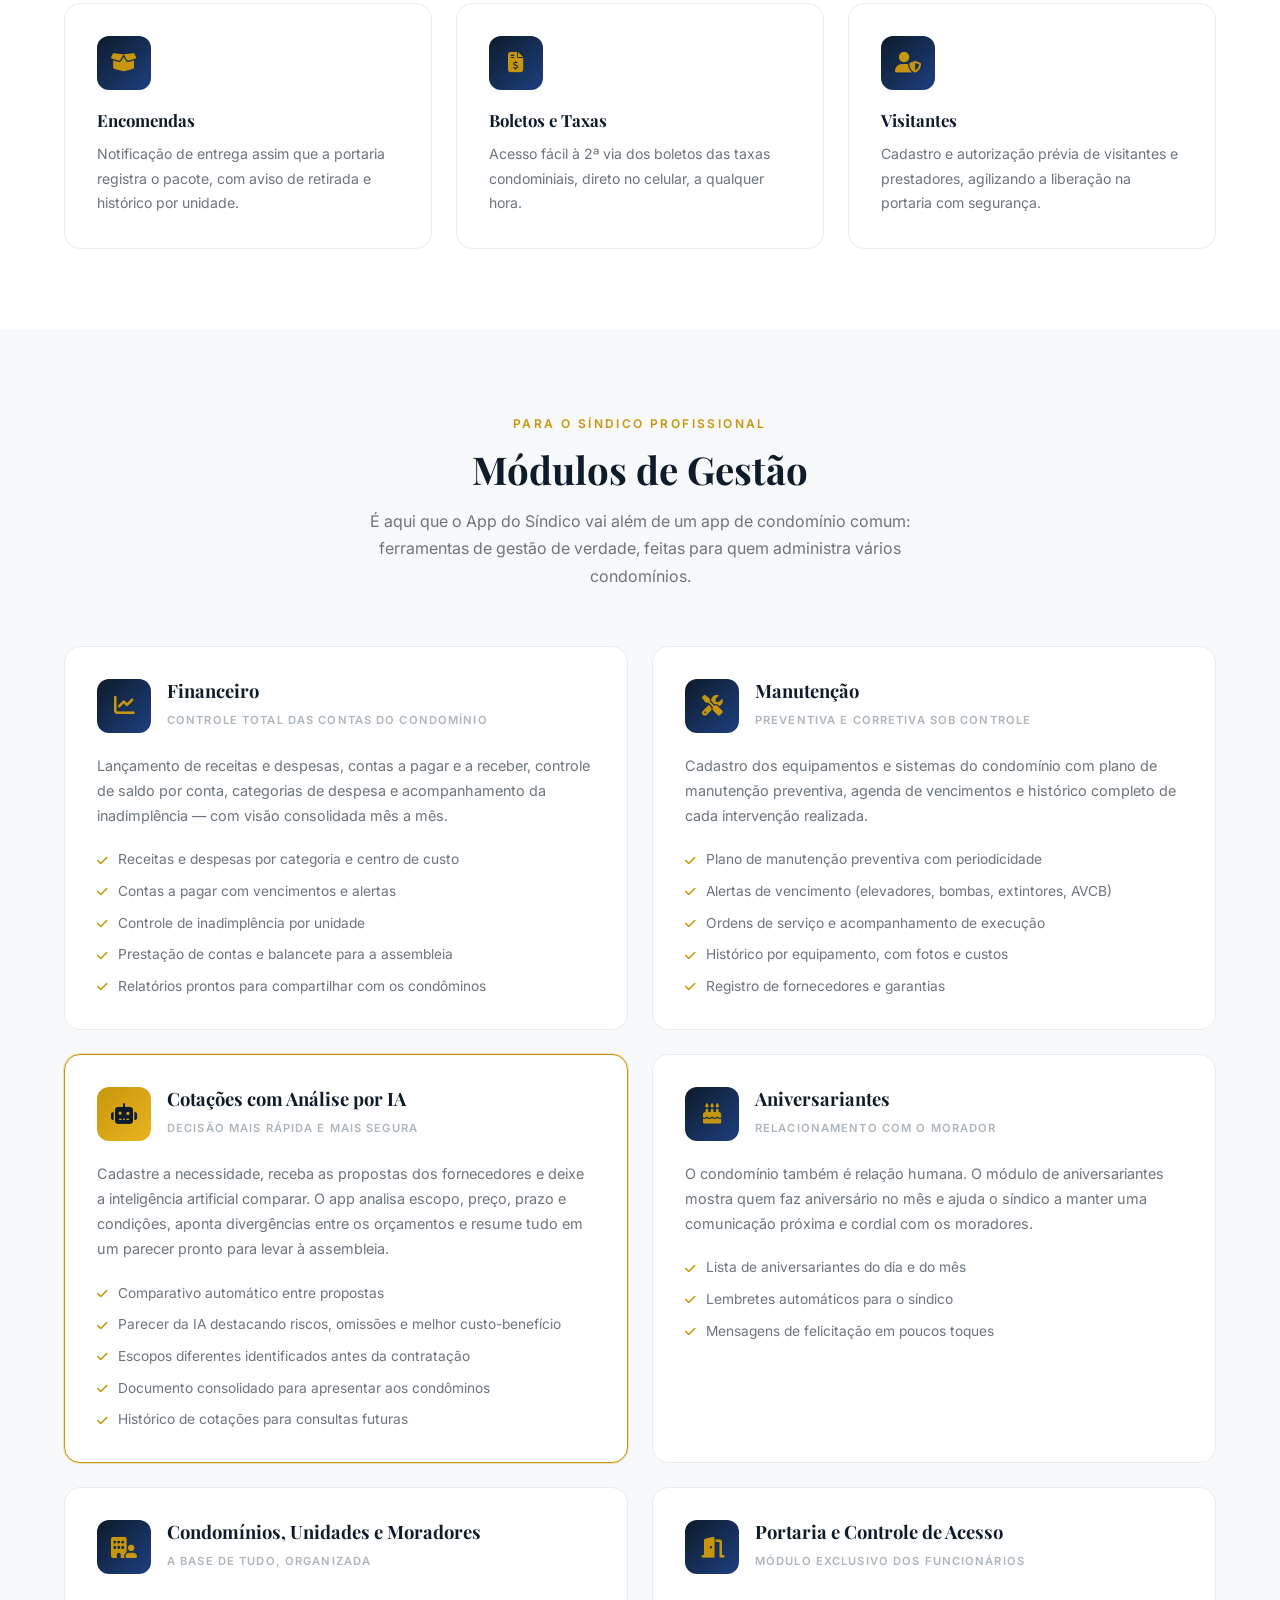
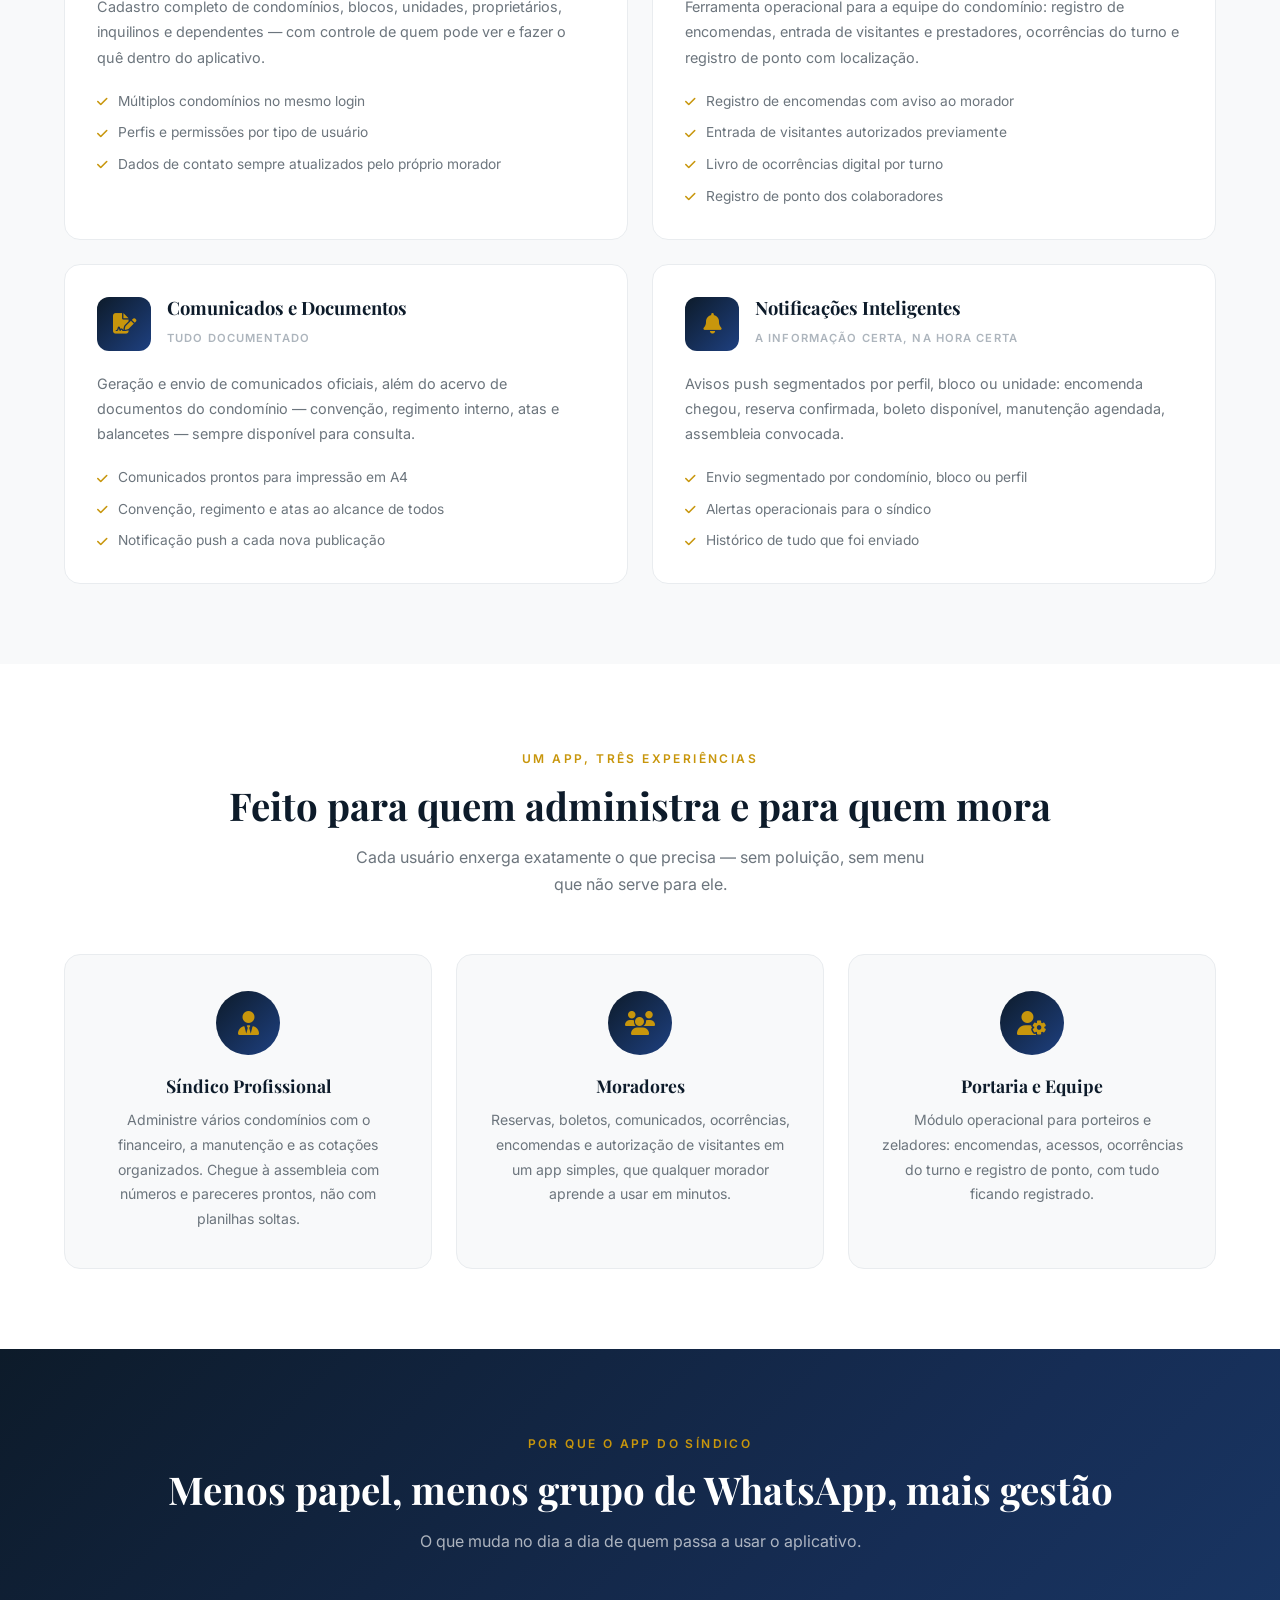
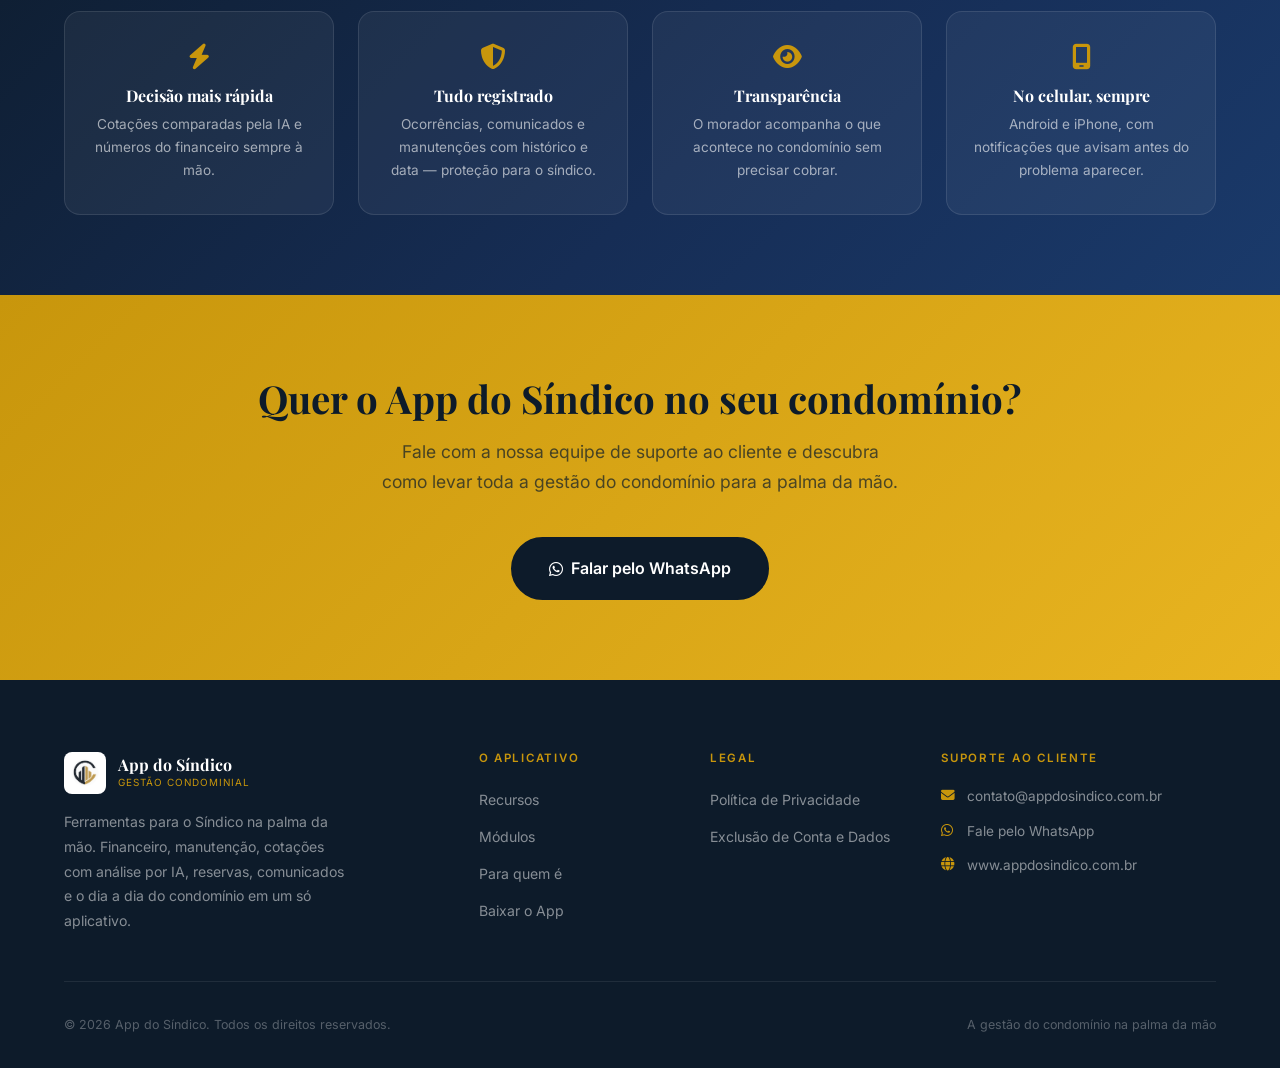
==== commit fd304ab4: "Update index.html" ====
--- a/index.html
+++ b/index.html
@@ -10,6 +10,7 @@
   <link href="https://fonts.googleapis.com/css2?family=Playfair+Display:wght@400;600;700&family=Inter:wght@300;400;500;600;700&display=swap" rel="stylesheet">
   <link rel="stylesheet" href="https://cdnjs.cloudflare.com/ajax/libs/font-awesome/6.5.0/css/all.min.css">
   <link rel="stylesheet" href="css/style.css">
+  <link rel="stylesheet" href="css/planos.css">
   <link rel="icon" type="image/x-icon" href="favicon.ico">
   <link rel="icon" type="image/png" href="images/icone_circular.png">
   <link rel="apple-touch-icon" href="images/icone_circular.png">
@@ -30,6 +31,7 @@
       <ul class="nav-links" id="navLinks">
         <li><a href="#recursos">Recursos</a></li>
         <li><a href="#modulos">Módulos</a></li>
+        <li><a href="planos.html">Planos</a></li>
         <li><a href="#perfis">Para quem é</a></li>
         <li><a href="#contato">Contato</a></li>
       </ul>
--- a/css/planos.css
+++ b/css/planos.css
@@ -0,0 +1,508 @@
+/* ===== PLANOS — complementa o style.css ===== */
+
+/* ---------- Chamada na página inicial ---------- */
+.plans-teaser {
+  background: linear-gradient(135deg, var(--navy) 0%, #162d55 60%, var(--blue-mid) 100%);
+  padding: 4.5rem 0;
+  position: relative;
+  overflow: hidden;
+}
+
+.plans-teaser::before {
+  content: '';
+  position: absolute;
+  top: -180px;
+  right: -120px;
+  width: 520px;
+  height: 520px;
+  background: radial-gradient(circle, rgba(200,150,12,0.14) 0%, transparent 65%);
+  pointer-events: none;
+}
+
+.plans-teaser-inner {
+  position: relative;
+  display: grid;
+  grid-template-columns: 1.2fr 1fr;
+  gap: 3rem;
+  align-items: center;
+}
+
+.plans-teaser h2 { color: var(--white); margin-bottom: 1rem; }
+.plans-teaser p { color: rgba(255,255,255,0.7); margin-bottom: 1.75rem; }
+
+.plans-teaser-chips {
+  display: grid;
+  gap: 0.9rem;
+}
+
+.plans-teaser-chip {
+  display: flex;
+  align-items: center;
+  gap: 1rem;
+  background: rgba(255,255,255,0.06);
+  border: 1px solid rgba(255,255,255,0.12);
+  border-radius: var(--radius-lg);
+  padding: 1rem 1.25rem;
+  transition: var(--transition);
+}
+
+.plans-teaser-chip:hover {
+  background: rgba(255,255,255,0.1);
+  border-color: var(--gold);
+  transform: translateX(4px);
+}
+
+.plans-teaser-chip strong {
+  font-family: 'Playfair Display', Georgia, serif;
+  color: var(--gold);
+  font-size: 1.15rem;
+  min-width: 64px;
+}
+
+.plans-teaser-chip span { color: rgba(255,255,255,0.75); font-size: 0.88rem; line-height: 1.5; }
+
+/* ---------- Página de planos: hero ---------- */
+.plans-hero p { max-width: 640px; }
+
+.plans-hero-actions {
+  display: flex;
+  gap: 1rem;
+  justify-content: center;
+  flex-wrap: wrap;
+  margin-top: 2rem;
+}
+
+/* ---------- Carrossel de telas ---------- */
+.screens {
+  position: relative;
+}
+
+.screens-track {
+  position: relative;
+  display: flex;
+  gap: 1.5rem;
+  overflow-x: auto;
+  scroll-snap-type: x mandatory;
+  scroll-behavior: smooth;
+  padding: 1rem 0.5rem 1.5rem;
+  scrollbar-width: none;
+  -webkit-overflow-scrolling: touch;
+}
+
+.screens-track::-webkit-scrollbar { display: none; }
+
+.screen-slide {
+  flex: 0 0 auto;
+  width: 230px;
+  scroll-snap-align: center;
+  text-align: center;
+}
+
+.phone-frame {
+  background: var(--navy);
+  border-radius: 30px;
+  padding: 10px;
+  box-shadow: var(--shadow-lg);
+  transition: var(--transition);
+}
+
+.screen-slide:hover .phone-frame { transform: translateY(-6px); }
+
+.phone-frame img {
+  width: 100%;
+  aspect-ratio: 9 / 20;
+  object-fit: cover;
+  border-radius: 21px;
+  background: var(--gray-100);
+}
+
+.screen-slide h3 {
+  font-size: 1rem;
+  margin: 1.1rem 0 0.35rem;
+}
+
+.screen-slide p {
+  font-size: 0.82rem;
+  line-height: 1.55;
+  margin: 0 auto;
+  max-width: 220px;
+}
+
+.screen-badge {
+  display: inline-block;
+  font-size: 0.65rem;
+  font-weight: 700;
+  letter-spacing: 0.1em;
+  text-transform: uppercase;
+  color: var(--navy);
+  background: var(--gold-light);
+  border-radius: 50px;
+  padding: 0.15rem 0.6rem;
+  margin-top: 0.5rem;
+}
+
+.screen-badge.extra { background: var(--gray-200); color: var(--gray-600); }
+
+.screens-nav {
+  display: flex;
+  align-items: center;
+  justify-content: center;
+  gap: 1.25rem;
+  margin-top: 1rem;
+}
+
+.screens-btn {
+  width: 46px;
+  height: 46px;
+  border-radius: 50%;
+  border: 2px solid var(--navy);
+  background: var(--white);
+  color: var(--navy);
+  cursor: pointer;
+  font-size: 1rem;
+  transition: var(--transition);
+}
+
+.screens-btn:hover { background: var(--navy); color: var(--gold); }
+
+.screens-dots {
+  display: flex;
+  gap: 0.4rem;
+  flex-wrap: wrap;
+  justify-content: center;
+  max-width: 420px;
+}
+
+.screens-dot {
+  width: 9px;
+  height: 9px;
+  border-radius: 50%;
+  border: none;
+  padding: 0;
+  background: var(--gray-500);
+  opacity: 0.5;
+  cursor: pointer;
+  transition: var(--transition);
+}
+
+.screens-dot.active { background: var(--gold); opacity: 1; transform: scale(1.3); }
+
+/* ---------- Cards de planos ---------- */
+.plans-grid {
+  display: grid;
+  grid-template-columns: repeat(3, 1fr);
+  gap: 1.5rem;
+  align-items: stretch;
+}
+
+.plan-card {
+  position: relative;
+  display: flex;
+  flex-direction: column;
+  background: var(--white);
+  border: 1px solid var(--gray-200);
+  border-radius: var(--radius-xl);
+  padding: 2.25rem 2rem;
+  transition: var(--transition);
+}
+
+.plan-card:hover { transform: translateY(-4px); box-shadow: var(--shadow-lg); }
+
+.plan-card.featured {
+  border: 2px solid var(--gold);
+  box-shadow: 0 0 0 4px rgba(200,150,12,0.12), var(--shadow);
+}
+
+.plan-ribbon {
+  position: absolute;
+  top: -13px;
+  left: 50%;
+  transform: translateX(-50%);
+  background: linear-gradient(135deg, var(--gold), var(--gold-light));
+  color: var(--navy);
+  font-size: 0.7rem;
+  font-weight: 700;
+  letter-spacing: 0.12em;
+  text-transform: uppercase;
+  padding: 0.3rem 0.9rem;
+  border-radius: 50px;
+  white-space: nowrap;
+}
+
+.plan-label {
+  font-size: 0.7rem;
+  font-weight: 600;
+  letter-spacing: 0.2em;
+  text-transform: uppercase;
+  color: var(--gray-500);
+}
+
+.plan-card h3 { font-size: 1.9rem; margin: 0.2rem 0 0.75rem; }
+
+.plan-price {
+  display: flex;
+  align-items: center;
+  gap: 0.6rem;
+  background: var(--off-white);
+  border-radius: var(--radius);
+  padding: 0.75rem 1rem;
+  margin-bottom: 1.25rem;
+}
+
+.plan-price i { color: var(--gold); }
+.plan-price strong { color: var(--navy); font-size: 1rem; }
+.plan-price span { display: block; font-size: 0.75rem; color: var(--gray-600); line-height: 1.4; }
+
+.plan-card > p { font-size: 0.9rem; line-height: 1.7; }
+
+.plan-features {
+  display: flex;
+  flex-direction: column;
+  gap: 0.55rem;
+  margin: 1rem 0 1.75rem;
+  flex: 1;
+}
+
+.plan-features li {
+  display: flex;
+  gap: 0.6rem;
+  font-size: 0.86rem;
+  color: var(--gray-600);
+  line-height: 1.55;
+}
+
+.plan-features i { color: var(--gold); font-size: 0.75rem; margin-top: 0.38rem; flex-shrink: 0; }
+.plan-features li.inherit { color: var(--navy); font-weight: 600; }
+
+.plan-card .btn { justify-content: center; width: 100%; }
+
+.plan-card .btn-outline-dark {
+  background: transparent;
+  color: var(--navy);
+  border-color: var(--navy);
+}
+
+.plan-card .btn-outline-dark:hover { background: var(--navy); color: var(--white); transform: translateY(-2px); }
+
+.plans-note {
+  text-align: center;
+  font-size: 0.88rem;
+  margin-top: 2rem;
+}
+
+.plans-note a { color: var(--gold); font-weight: 600; }
+
+/* ---------- Tabela comparativa ---------- */
+.compare-wrap {
+  overflow-x: auto;
+  border: 1px solid var(--gray-200);
+  border-radius: var(--radius-lg);
+  background: var(--white);
+}
+
+.compare-table {
+  width: 100%;
+  min-width: 560px;
+  border-collapse: collapse;
+  font-size: 0.9rem;
+}
+
+.compare-table th,
+.compare-table td {
+  padding: 0.9rem 1.1rem;
+  border-bottom: 1px solid var(--gray-200);
+  text-align: center;
+}
+
+.compare-table th:first-child,
+.compare-table td:first-child { text-align: left; }
+
+.compare-table thead th {
+  background: var(--navy);
+  color: var(--white);
+  font-family: 'Playfair Display', Georgia, serif;
+  font-size: 1.05rem;
+}
+
+.compare-table thead th.featured { color: var(--gold); }
+.compare-table tbody tr:last-child td { border-bottom: none; }
+.compare-table tbody tr:nth-child(even) { background: var(--off-white); }
+
+.compare-table td strong { color: var(--navy); display: block; }
+.compare-table td small { color: var(--gray-600); font-size: 0.78rem; line-height: 1.5; display: block; }
+
+.compare-table .fa-circle-check { color: var(--gold); font-size: 1.1rem; }
+.compare-table .fa-minus { color: var(--gray-500); }
+
+.compare-foot {
+  font-size: 0.8rem;
+  margin-top: 1rem;
+}
+
+/* ---------- Segurança dos dados ---------- */
+.security-grid {
+  display: grid;
+  grid-template-columns: repeat(3, 1fr);
+  gap: 1.25rem;
+}
+
+.security-item {
+  background: rgba(255,255,255,0.05);
+  border: 1px solid rgba(255,255,255,0.1);
+  border-radius: var(--radius-lg);
+  padding: 1.75rem 1.5rem;
+  transition: var(--transition);
+}
+
+.security-item:hover { background: rgba(255,255,255,0.09); transform: translateY(-4px); }
+
+.security-item i { font-size: 1.4rem; color: var(--gold); margin-bottom: 0.9rem; display: block; }
+
+.security-item h4 {
+  color: var(--white);
+  font-size: 1rem;
+  margin-bottom: 0.5rem;
+}
+
+.security-item p { color: rgba(255,255,255,0.62); font-size: 0.85rem; line-height: 1.7; }
+
+/* ---------- Implantação e adicionais ---------- */
+.steps {
+  display: grid;
+  grid-template-columns: repeat(4, 1fr);
+  gap: 1.25rem;
+  counter-reset: step;
+}
+
+.step {
+  background: var(--white);
+  border: 1px solid var(--gray-200);
+  border-radius: var(--radius-lg);
+  padding: 1.75rem 1.5rem;
+}
+
+.step-num {
+  display: inline-flex;
+  align-items: center;
+  justify-content: center;
+  width: 40px;
+  height: 40px;
+  border-radius: 50%;
+  background: linear-gradient(135deg, var(--navy), var(--blue-mid));
+  color: var(--gold);
+  font-weight: 700;
+  margin-bottom: 1rem;
+}
+
+.step h4 { font-size: 1.02rem; margin-bottom: 0.5rem; }
+.step p { font-size: 0.86rem; line-height: 1.7; }
+
+.addons {
+  display: grid;
+  grid-template-columns: repeat(2, 1fr);
+  gap: 1.5rem;
+  margin-top: 3rem;
+}
+
+.addon {
+  display: flex;
+  gap: 1.25rem;
+  align-items: flex-start;
+  border: 1px dashed var(--gold);
+  background: rgba(200,150,12,0.04);
+  border-radius: var(--radius-lg);
+  padding: 1.75rem;
+}
+
+.addon .module-icon { flex-shrink: 0; }
+.addon h4 { font-size: 1.05rem; margin-bottom: 0.4rem; }
+.addon p { font-size: 0.88rem; line-height: 1.7; }
+
+.addon-tag {
+  display: inline-block;
+  font-size: 0.68rem;
+  font-weight: 700;
+  letter-spacing: 0.1em;
+  text-transform: uppercase;
+  color: var(--gold);
+  margin-bottom: 0.3rem;
+}
+
+/* ---------- Como contratar ---------- */
+.hire-steps {
+  display: flex;
+  justify-content: center;
+  gap: 1rem;
+  flex-wrap: wrap;
+  margin: 0 auto 2.5rem;
+  max-width: 820px;
+}
+
+.hire-step {
+  display: flex;
+  align-items: center;
+  gap: 0.6rem;
+  background: rgba(255,255,255,0.35);
+  border-radius: 50px;
+  padding: 0.55rem 1.1rem;
+  color: var(--navy);
+  font-size: 0.88rem;
+  font-weight: 600;
+}
+
+.hire-step b {
+  width: 26px;
+  height: 26px;
+  border-radius: 50%;
+  background: var(--navy);
+  color: var(--gold);
+  display: inline-flex;
+  align-items: center;
+  justify-content: center;
+  font-size: 0.8rem;
+}
+
+.cta-email {
+  display: block;
+  margin-top: 1rem;
+  color: var(--navy);
+  font-weight: 600;
+  font-size: 0.95rem;
+}
+
+/* ---------- Responsivo ---------- */
+@media (max-width: 1024px) {
+  .plans-grid { grid-template-columns: 1fr; max-width: 520px; margin: 0 auto; gap: 2rem; }
+  .security-grid { grid-template-columns: repeat(2, 1fr); }
+  .steps { grid-template-columns: repeat(2, 1fr); }
+}
+
+@media (max-width: 768px) {
+  .plans-teaser-inner { grid-template-columns: 1fr; gap: 2rem; }
+  .addons { grid-template-columns: 1fr; }
+  .screen-slide { width: 200px; }
+}
+
+@media (max-width: 640px) {
+  .security-grid,
+  .steps { grid-template-columns: 1fr; }
+  .addon { flex-direction: column; }
+  .screens-btn { display: none; }
+}
+
+/* ---------- Etiqueta de plano nos cards da página inicial ---------- */
+.service-plan-tag {
+  display: inline-block;
+  margin-top: 1rem;
+  font-size: 0.68rem;
+  font-weight: 700;
+  letter-spacing: 0.1em;
+  text-transform: uppercase;
+  color: var(--navy);
+  background: var(--gold-light);
+  border-radius: 50px;
+  padding: 0.2rem 0.75rem;
+  transition: var(--transition);
+}
+
+.service-plan-tag:hover { background: var(--gold); }
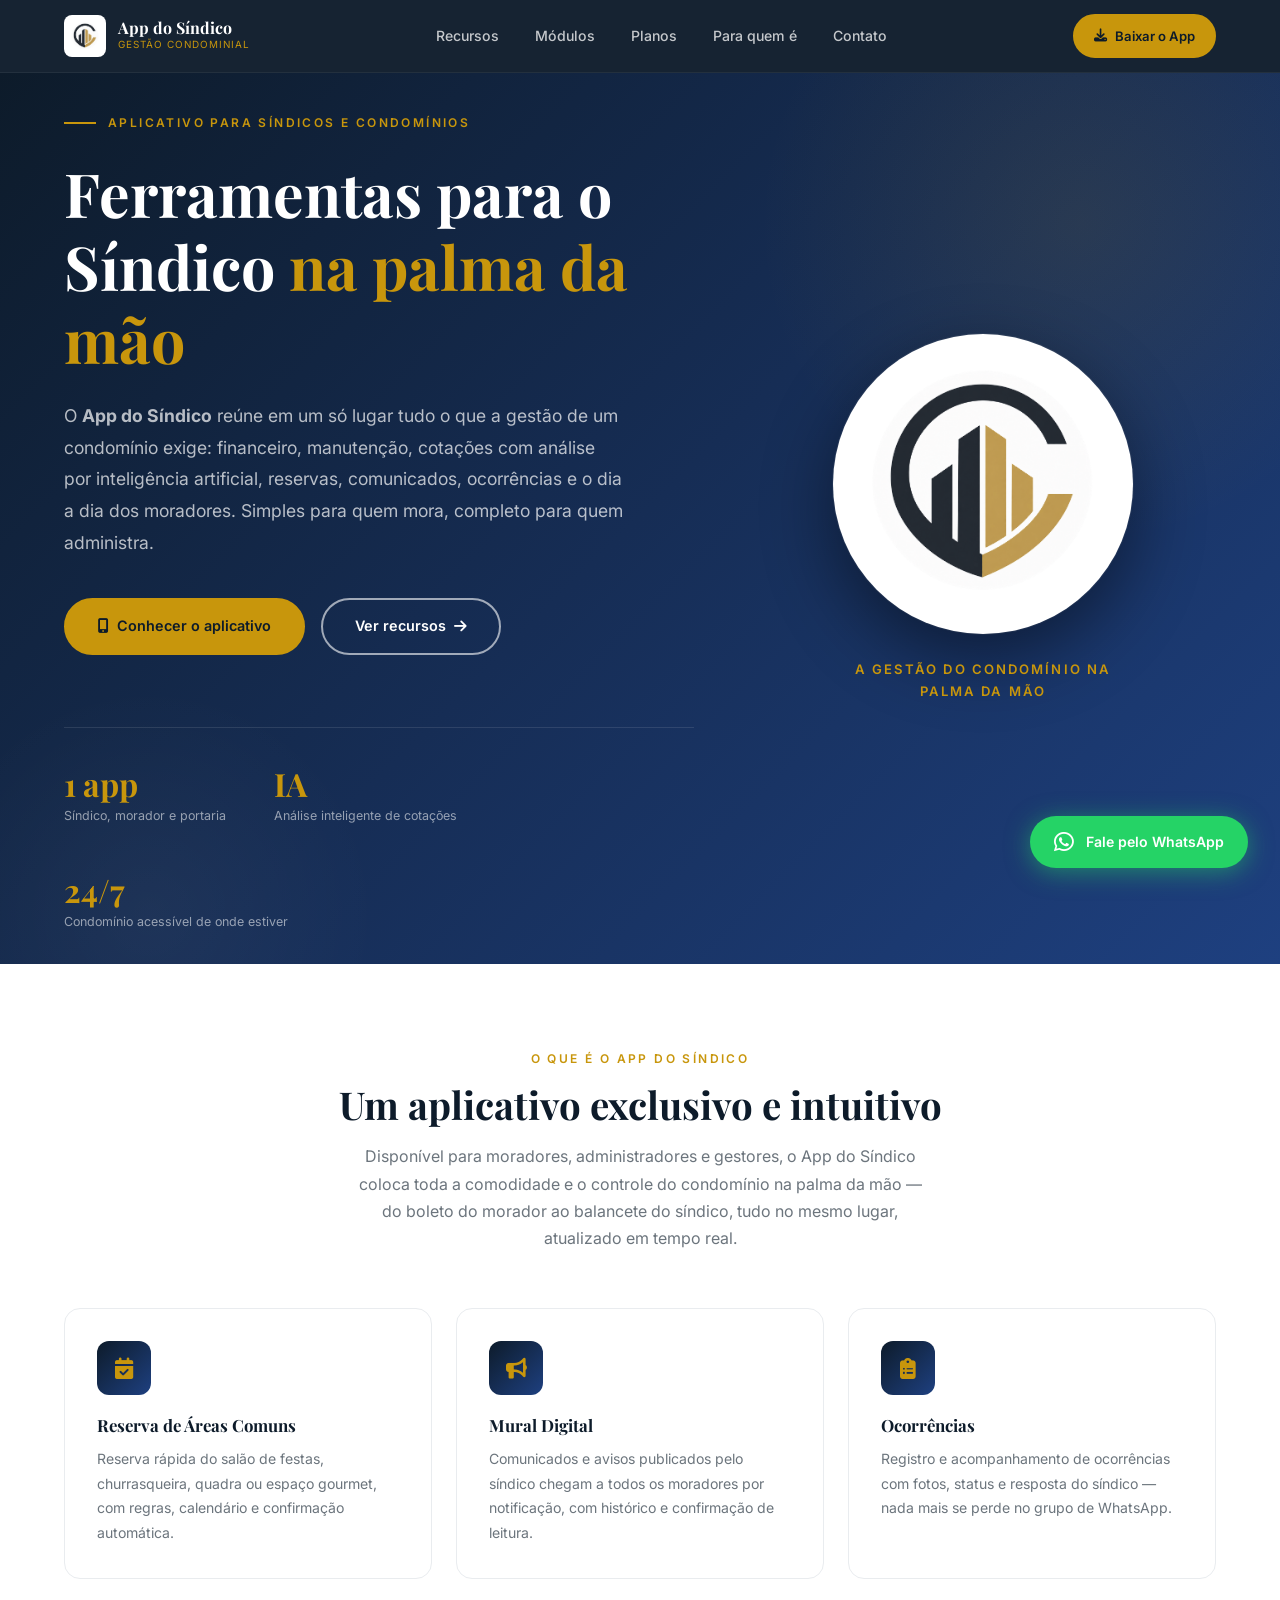
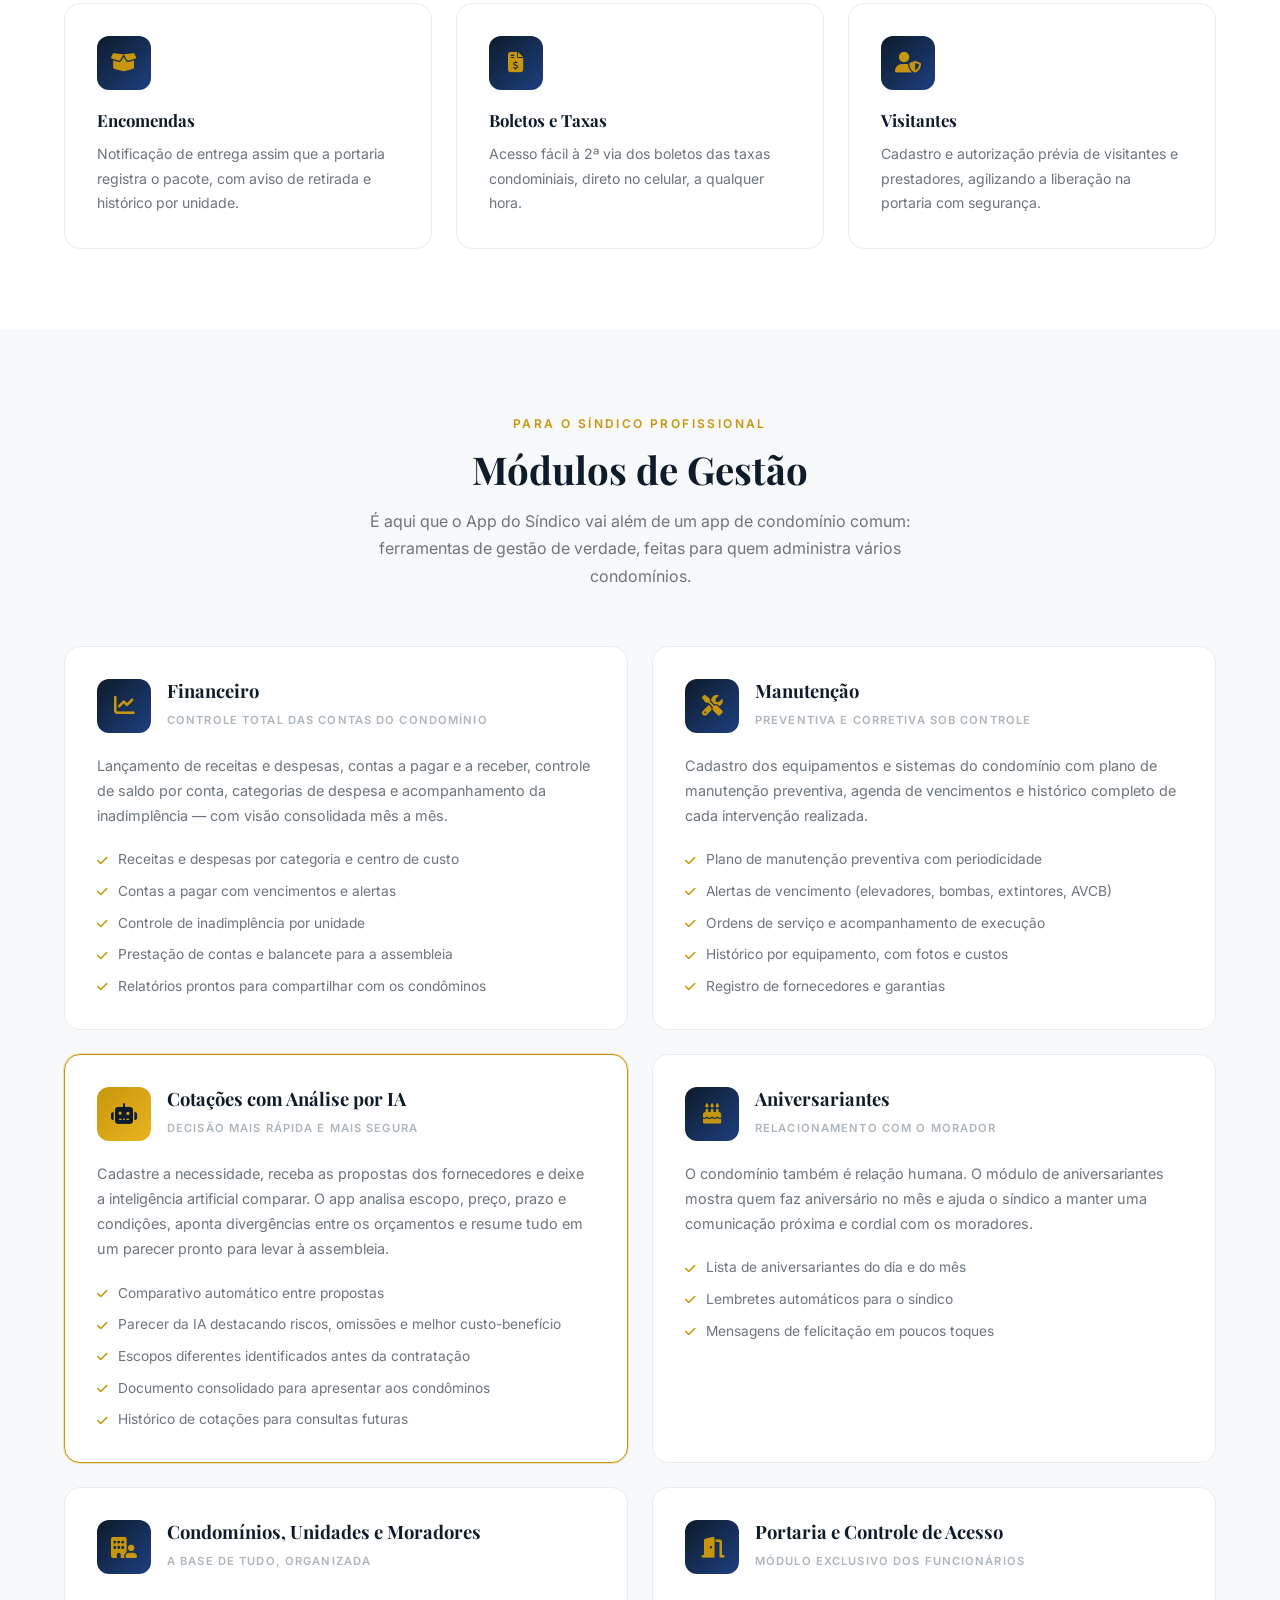
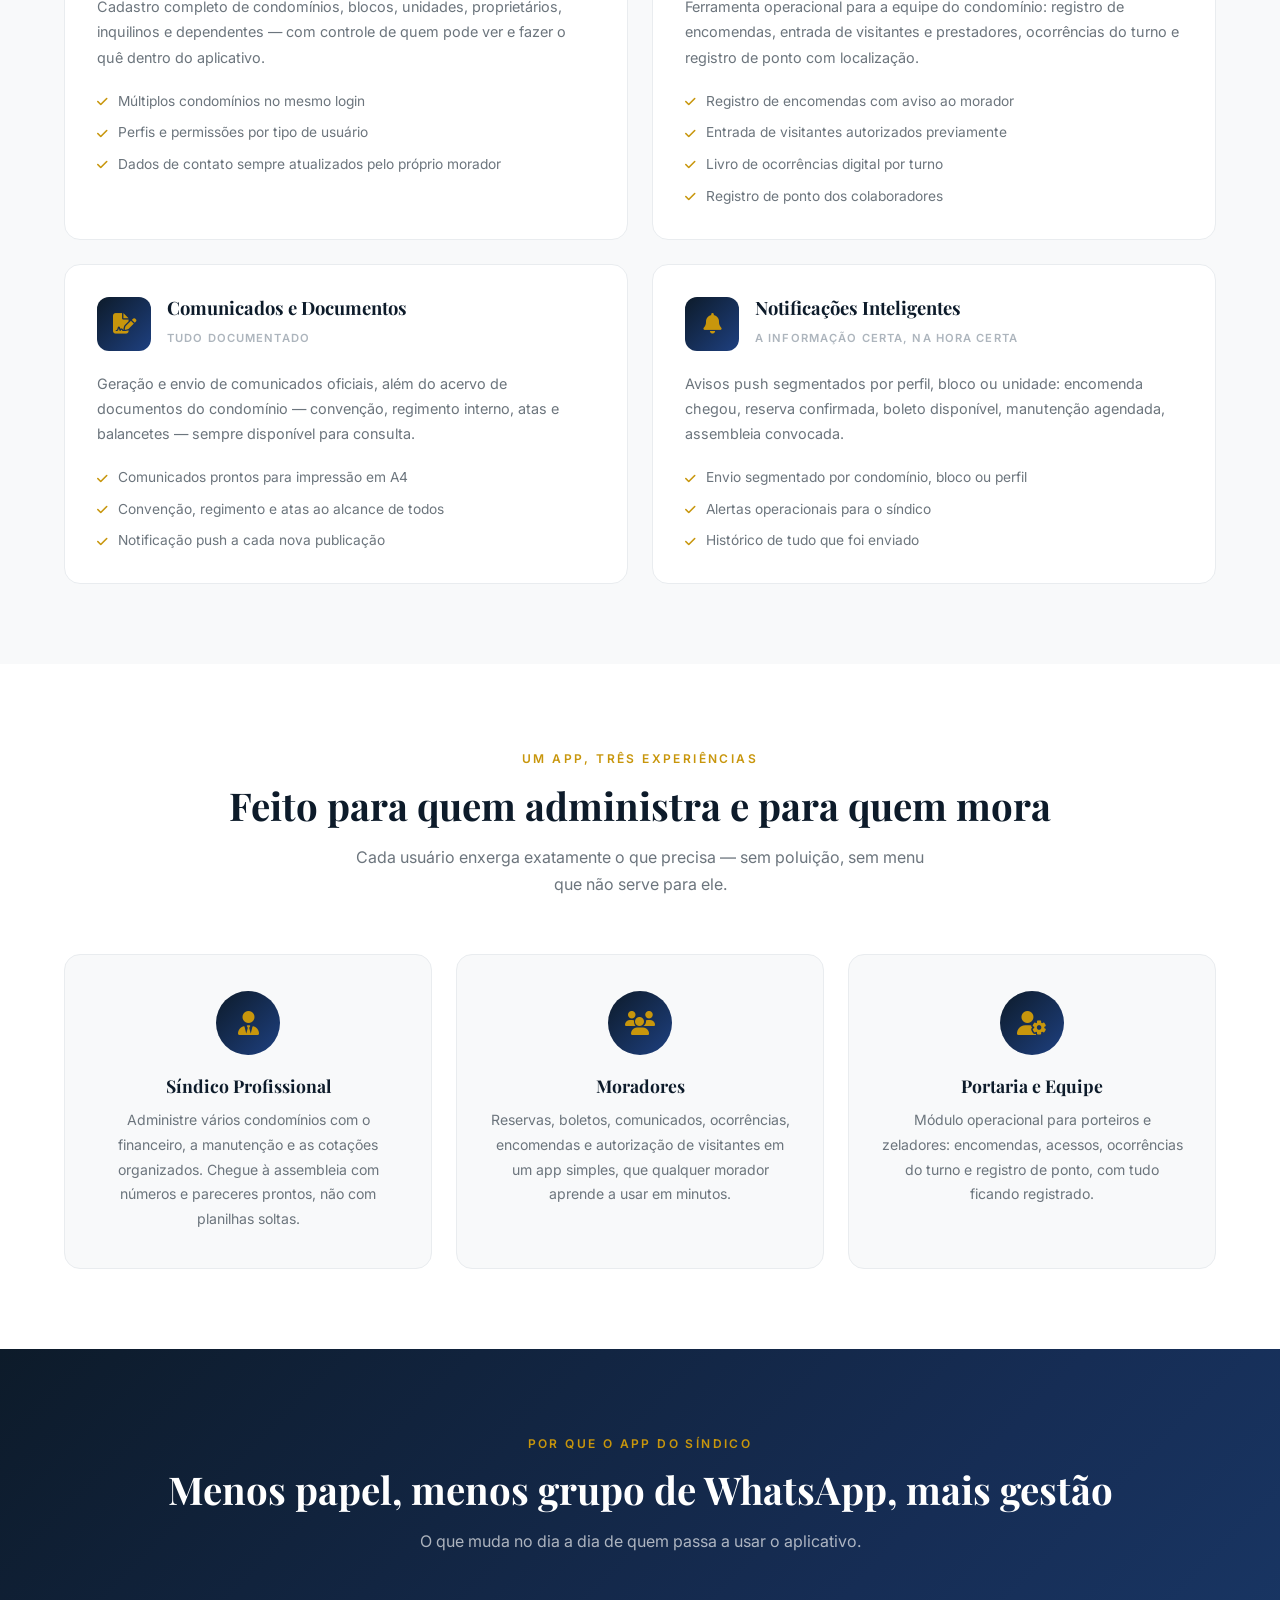
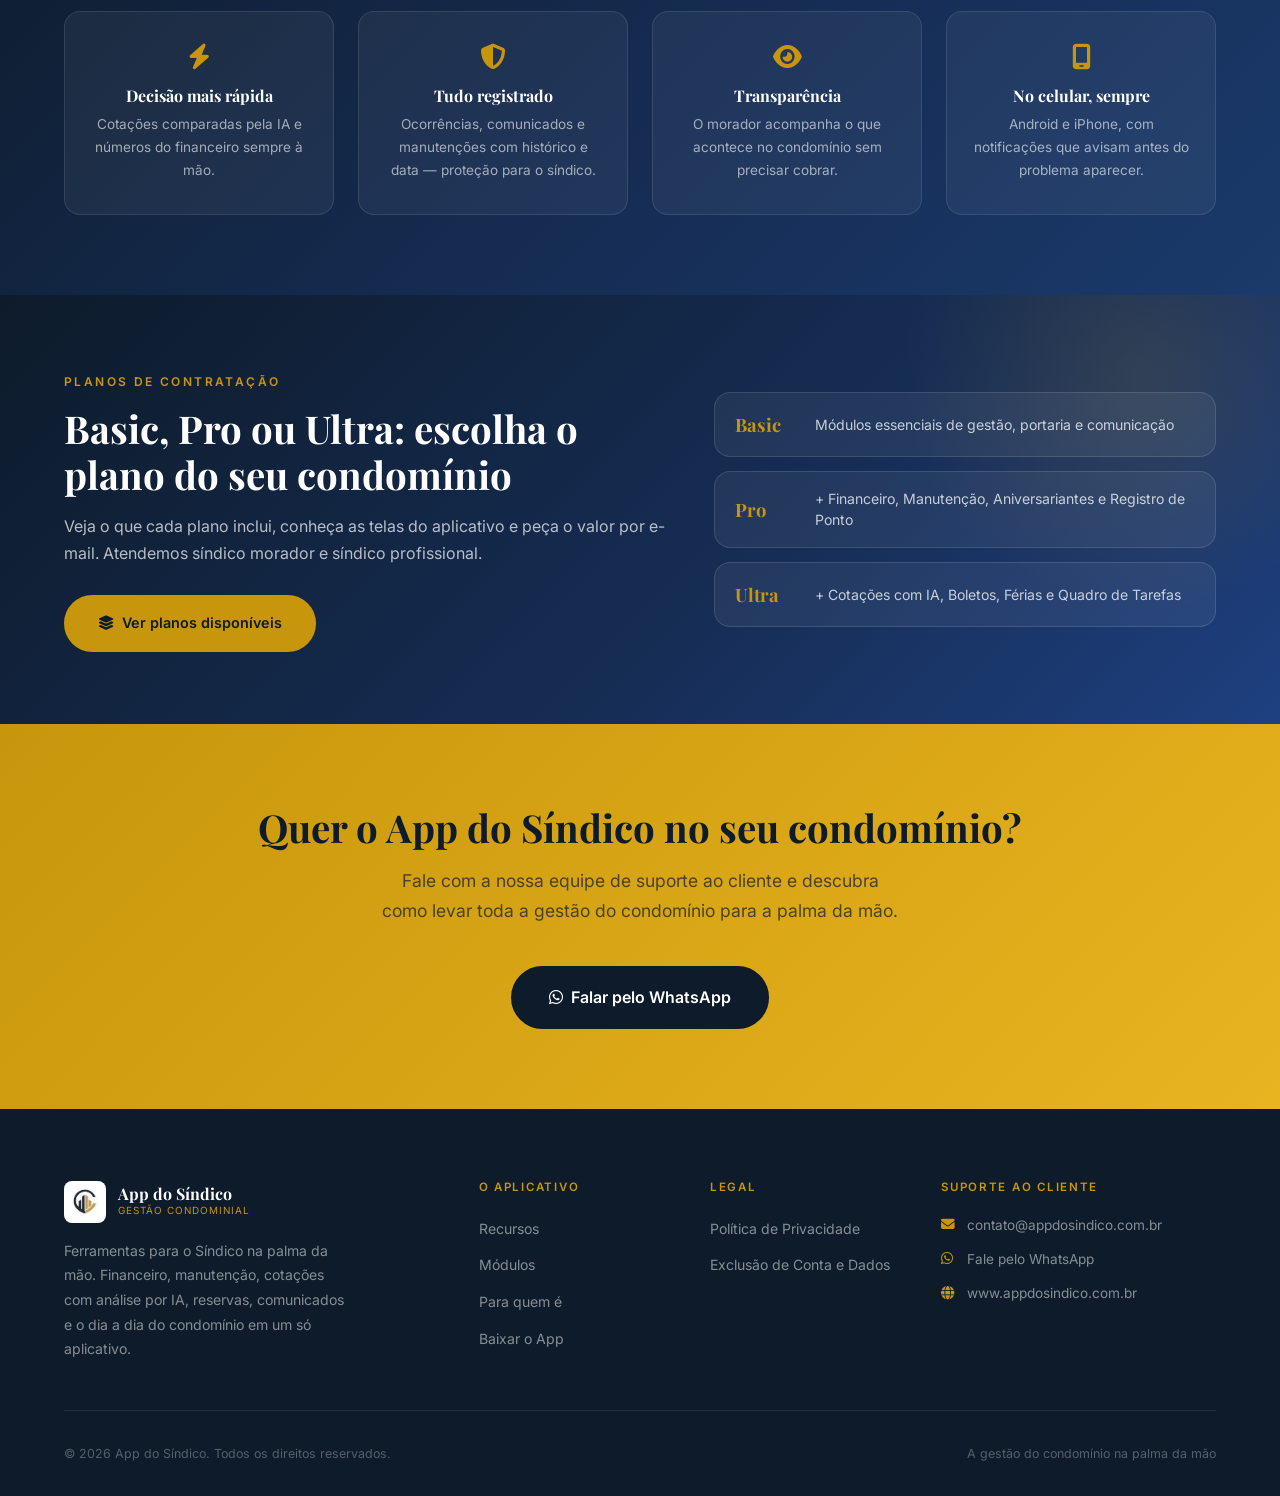
==== commit 2c63cedc: "Update index.html" ====
--- a/index.html
+++ b/index.html
@@ -354,7 +354,35 @@
       </div>
     </div>
   </section>
-
+  <!-- PLANOS (chamada) -->
+  <section class="plans-teaser" id="planos">
+    <div class="container">
+      <div class="plans-teaser-inner">
+        <div class="fade-up">
+          <span class="eyebrow">Planos de contratação</span>
+          <h2>Basic, Pro ou Ultra: escolha o plano do seu condomínio</h2>
+          <p>Veja o que cada plano inclui, conheça as telas do aplicativo e peça o valor por e-mail. Atendemos síndico morador e síndico profissional.</p>
+          <a href="planos.html" class="btn btn-primary">
+            <i class="fas fa-layer-group"></i> Ver planos disponíveis
+          </a>
+        </div>
+        <div class="plans-teaser-chips fade-up delay-2">
+          <a href="planos.html#planos" class="plans-teaser-chip">
+            <strong>Basic</strong>
+            <span>Módulos essenciais de gestão, portaria e comunicação</span>
+          </a>
+          <a href="planos.html#planos" class="plans-teaser-chip">
+            <strong>Pro</strong>
+            <span>+ Financeiro, Manutenção, Aniversariantes e Registro de Ponto</span>
+          </a>
+          <a href="planos.html#planos" class="plans-teaser-chip">
+            <strong>Ultra</strong>
+            <span>+ Cotações com IA, Boletos, Férias e Quadro de Tarefas</span>
+          </a>
+        </div>
+      </div>
+    </div>
+  </section>
   <!-- CTA BAND -->
   <section class="cta-band" id="contato">
     <div class="container">
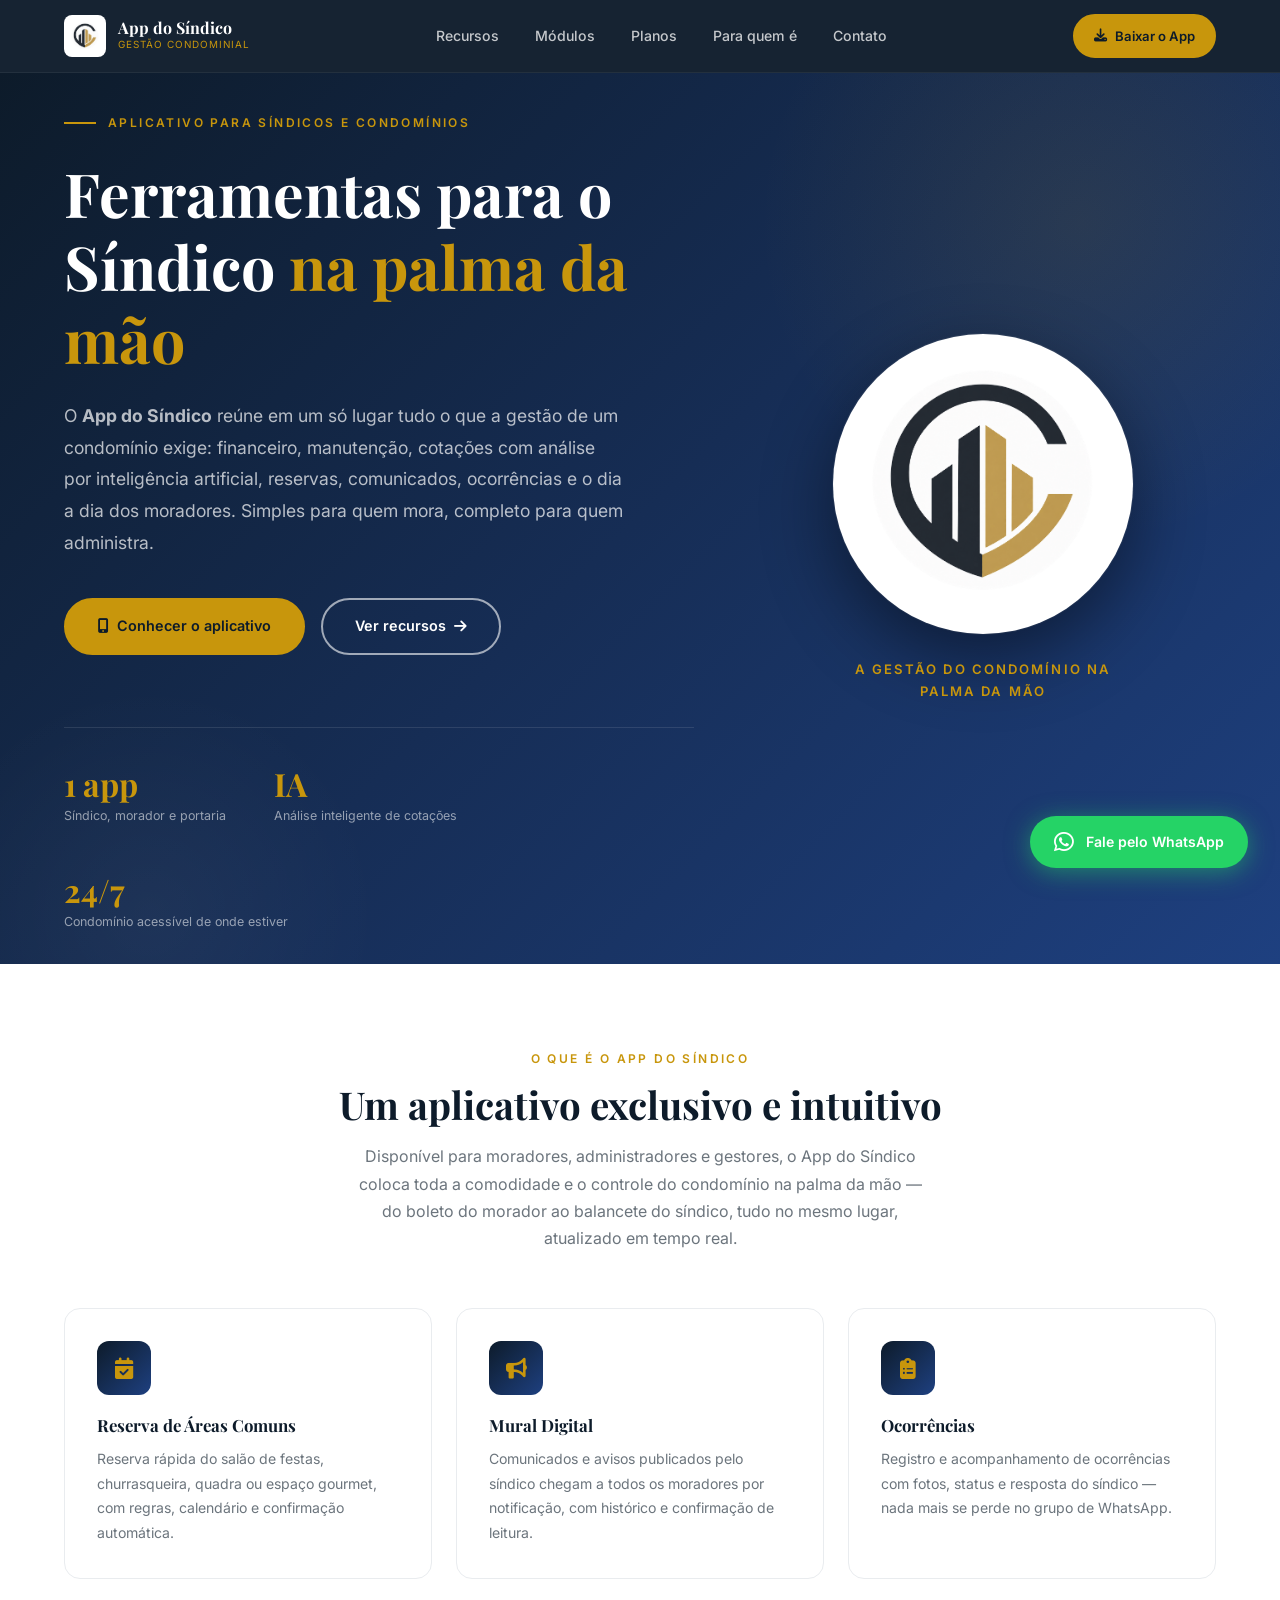
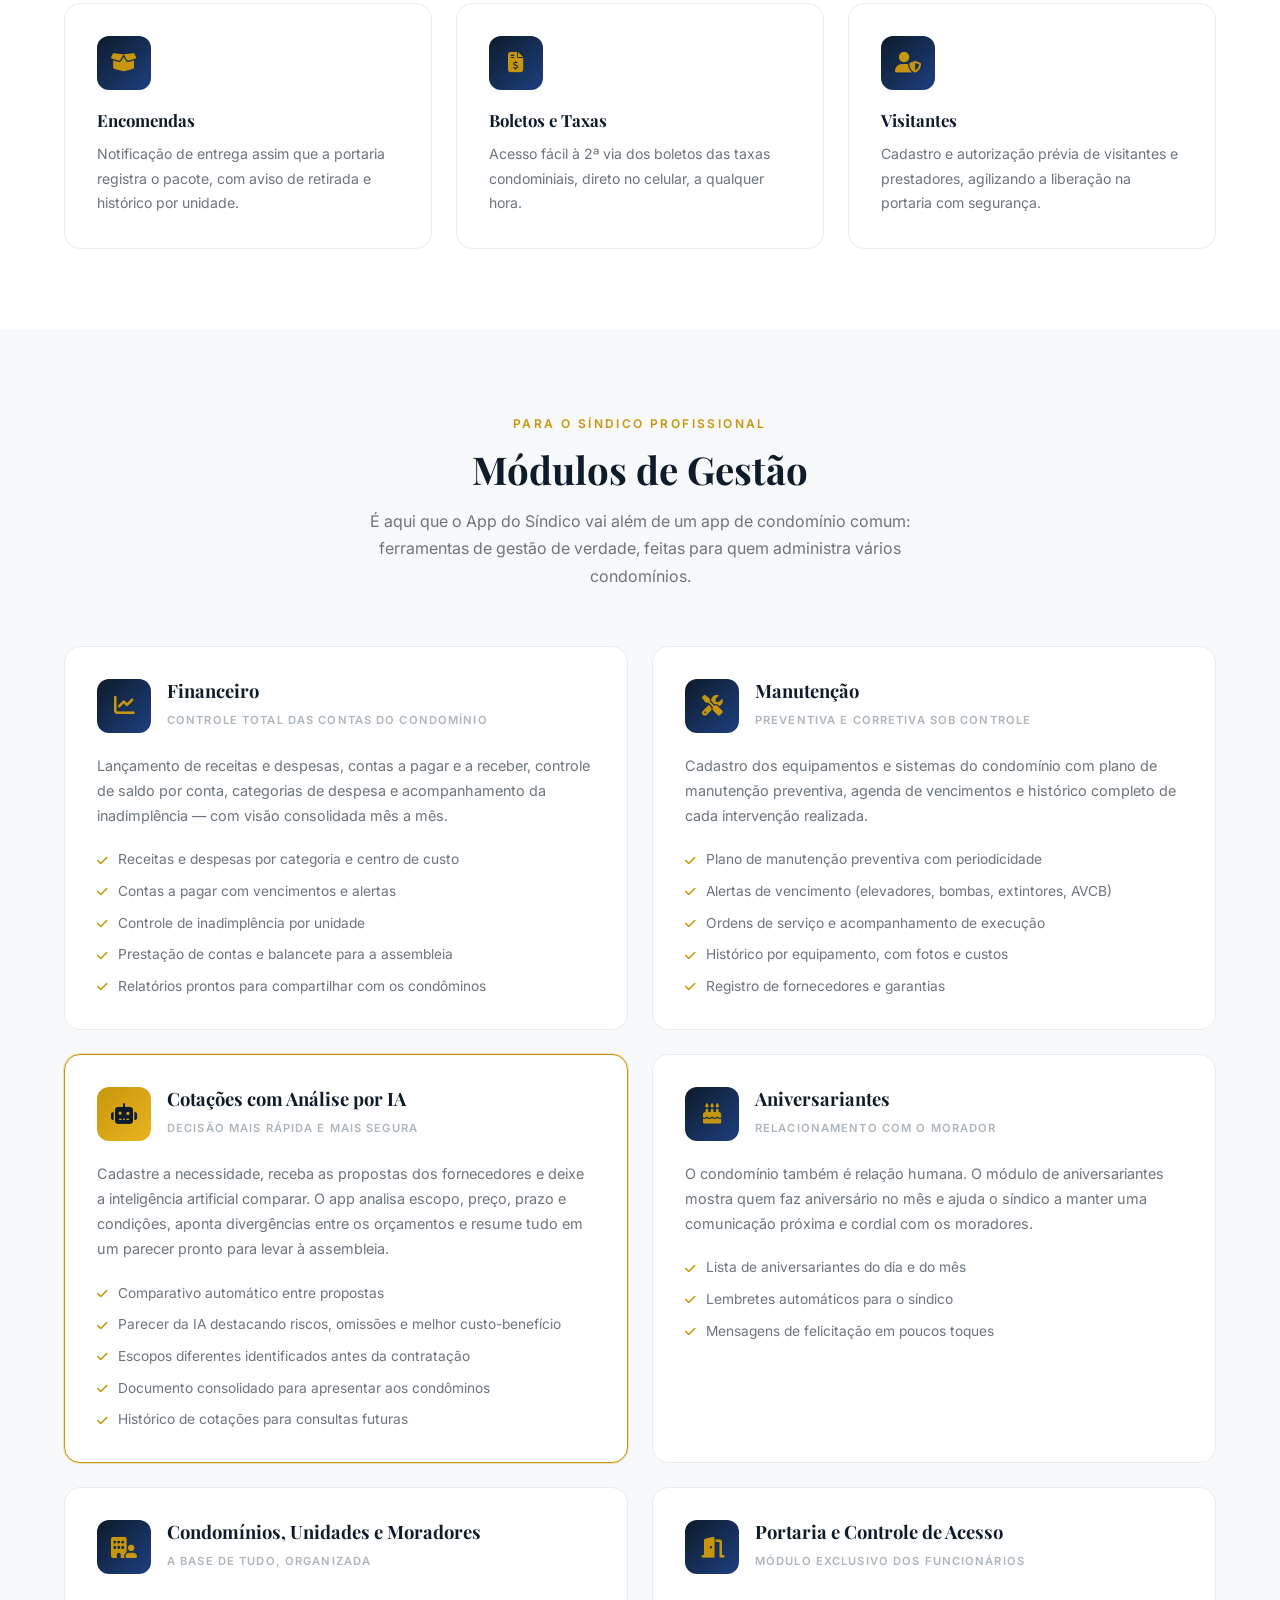
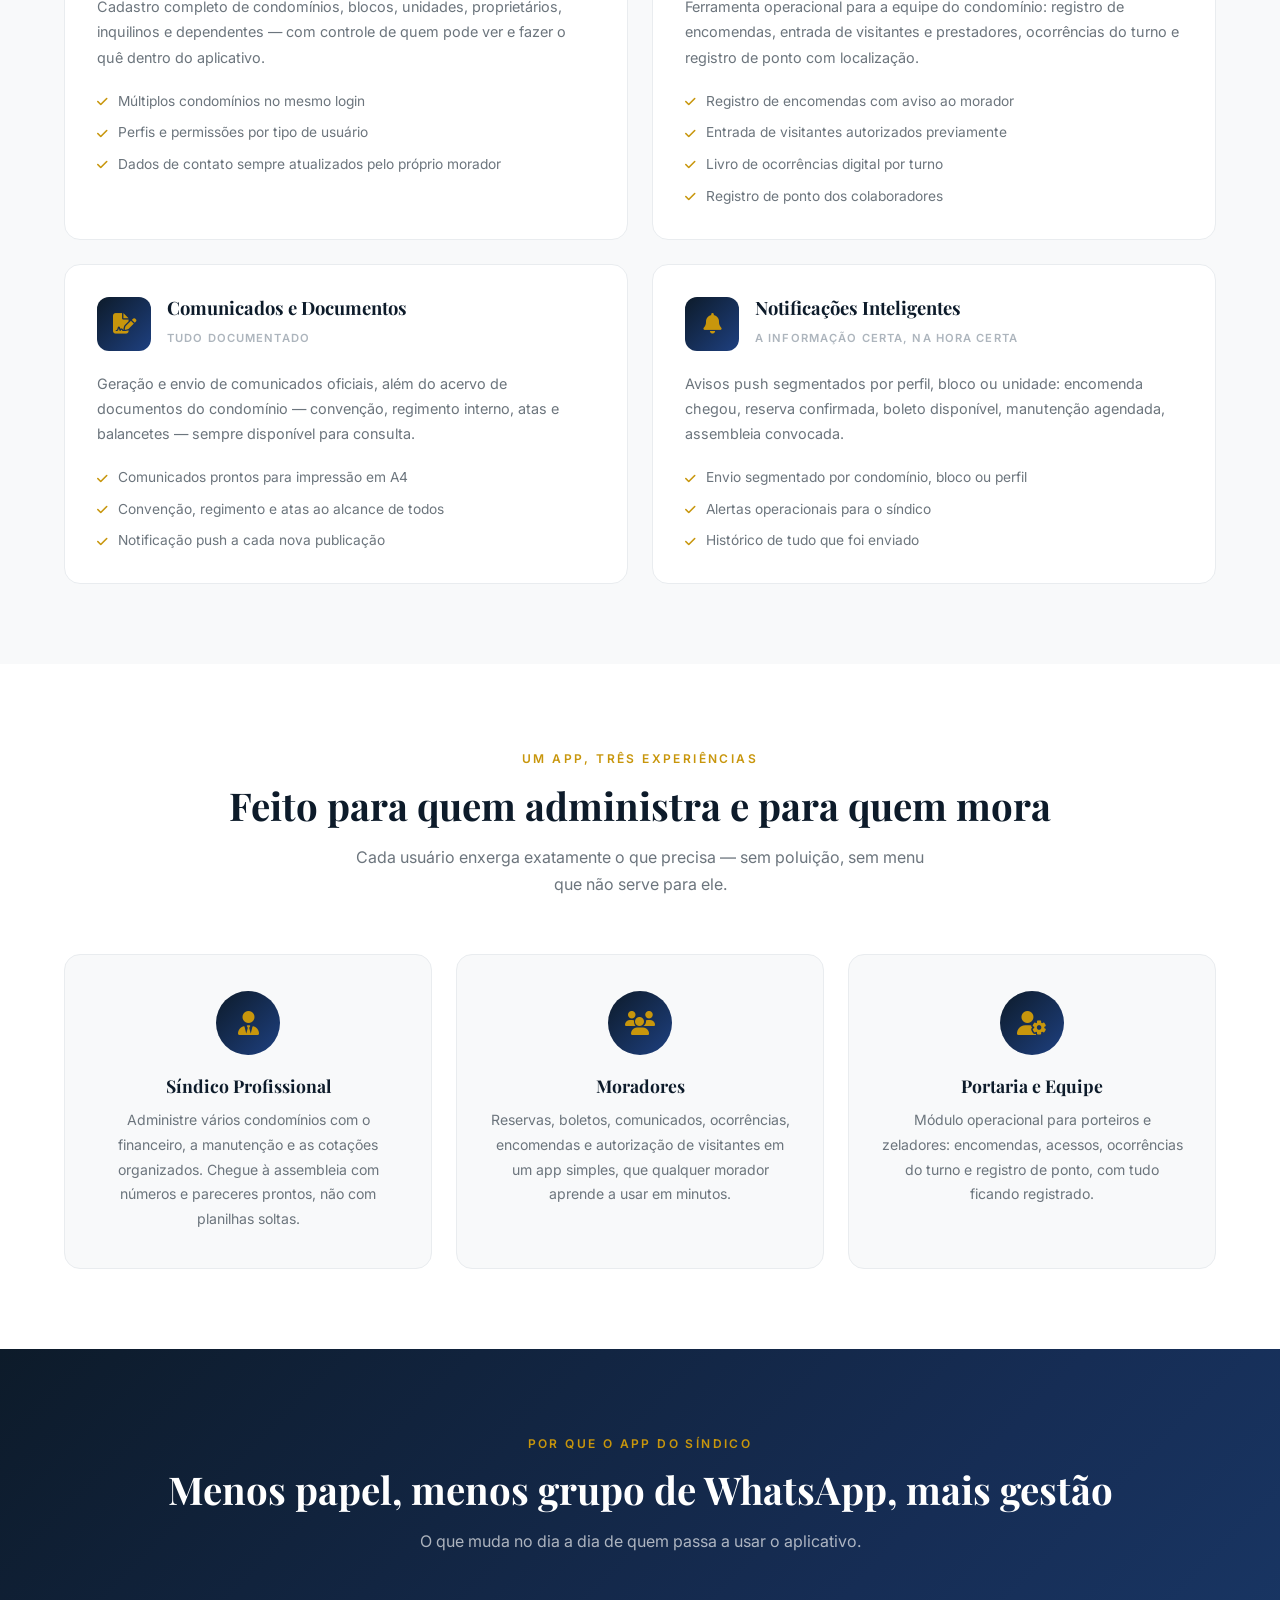
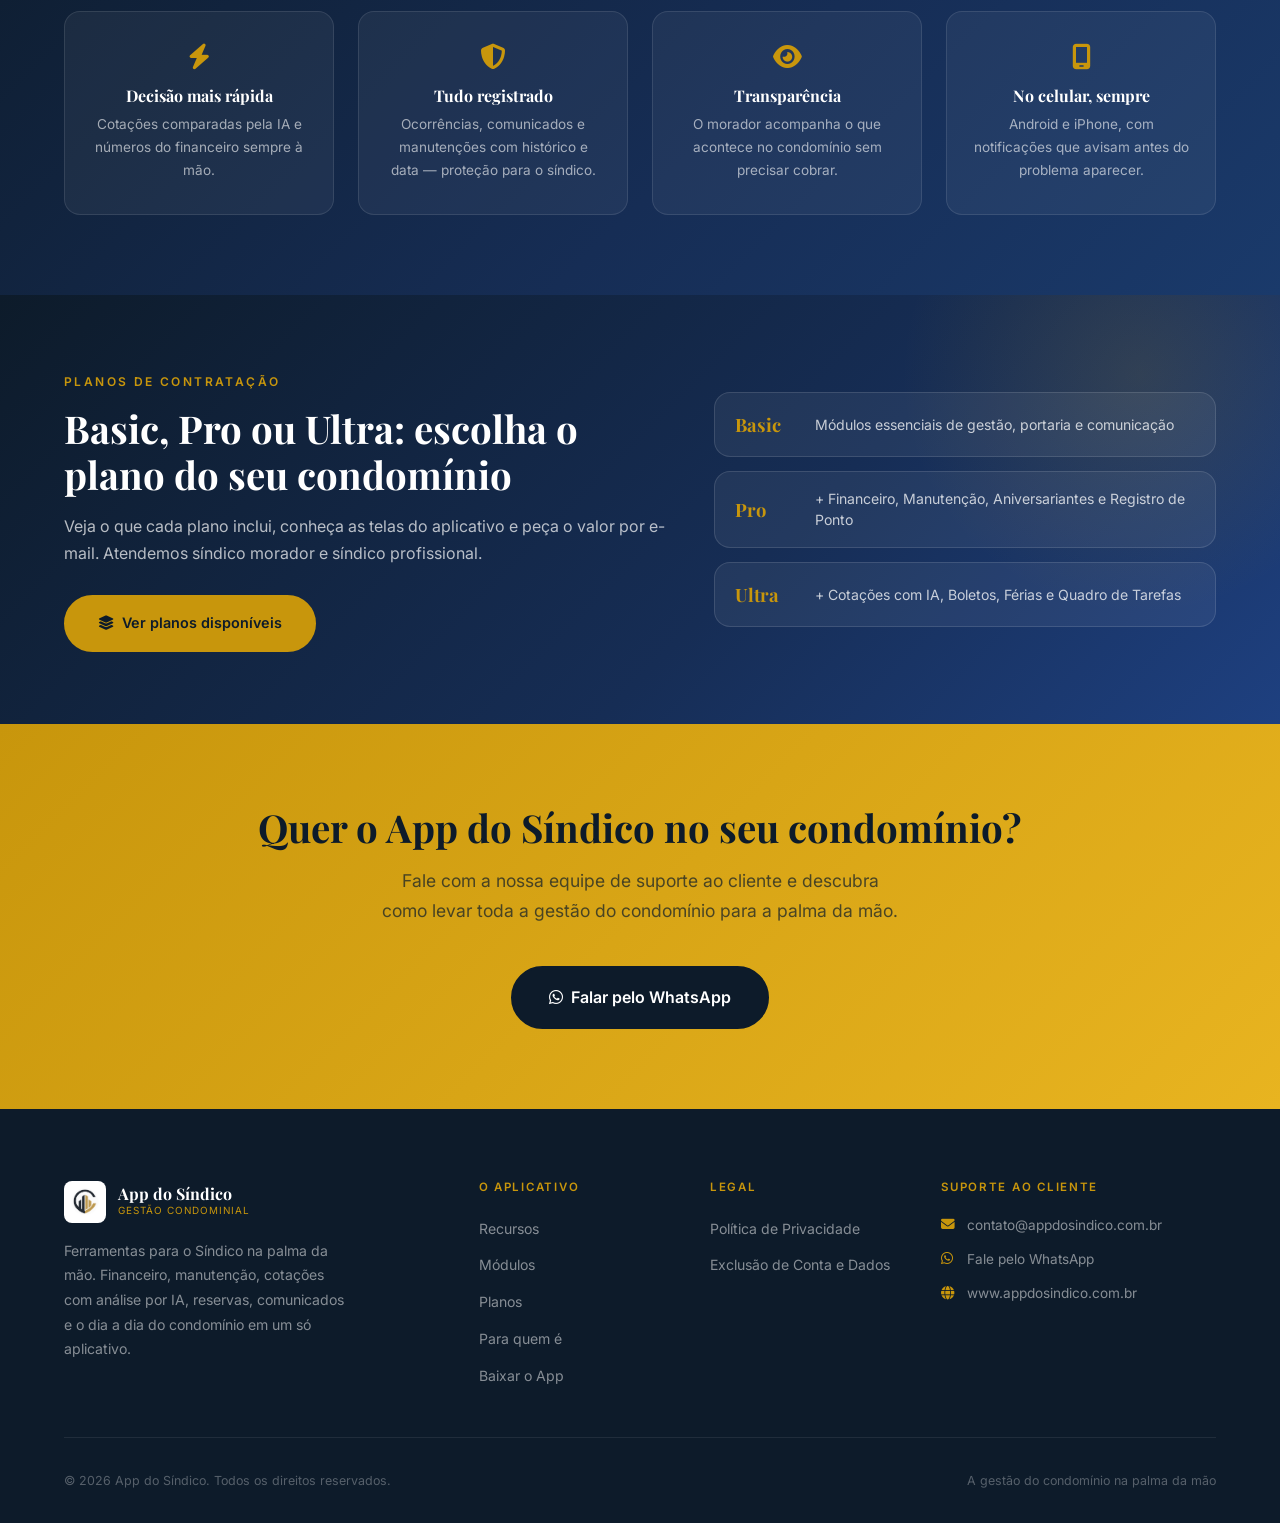
==== commit aa694bfe: "Update index.html" ====
--- a/index.html
+++ b/index.html
@@ -415,6 +415,7 @@
           <ul class="footer-links">
             <li><a href="#recursos">Recursos</a></li>
             <li><a href="#modulos">Módulos</a></li>
+            <li><a href="planos.html">Planos</a></li>
             <li><a href="#perfis">Para quem é</a></li>
             <li><a href="qrcode.html">Baixar o App</a></li>
           </ul>
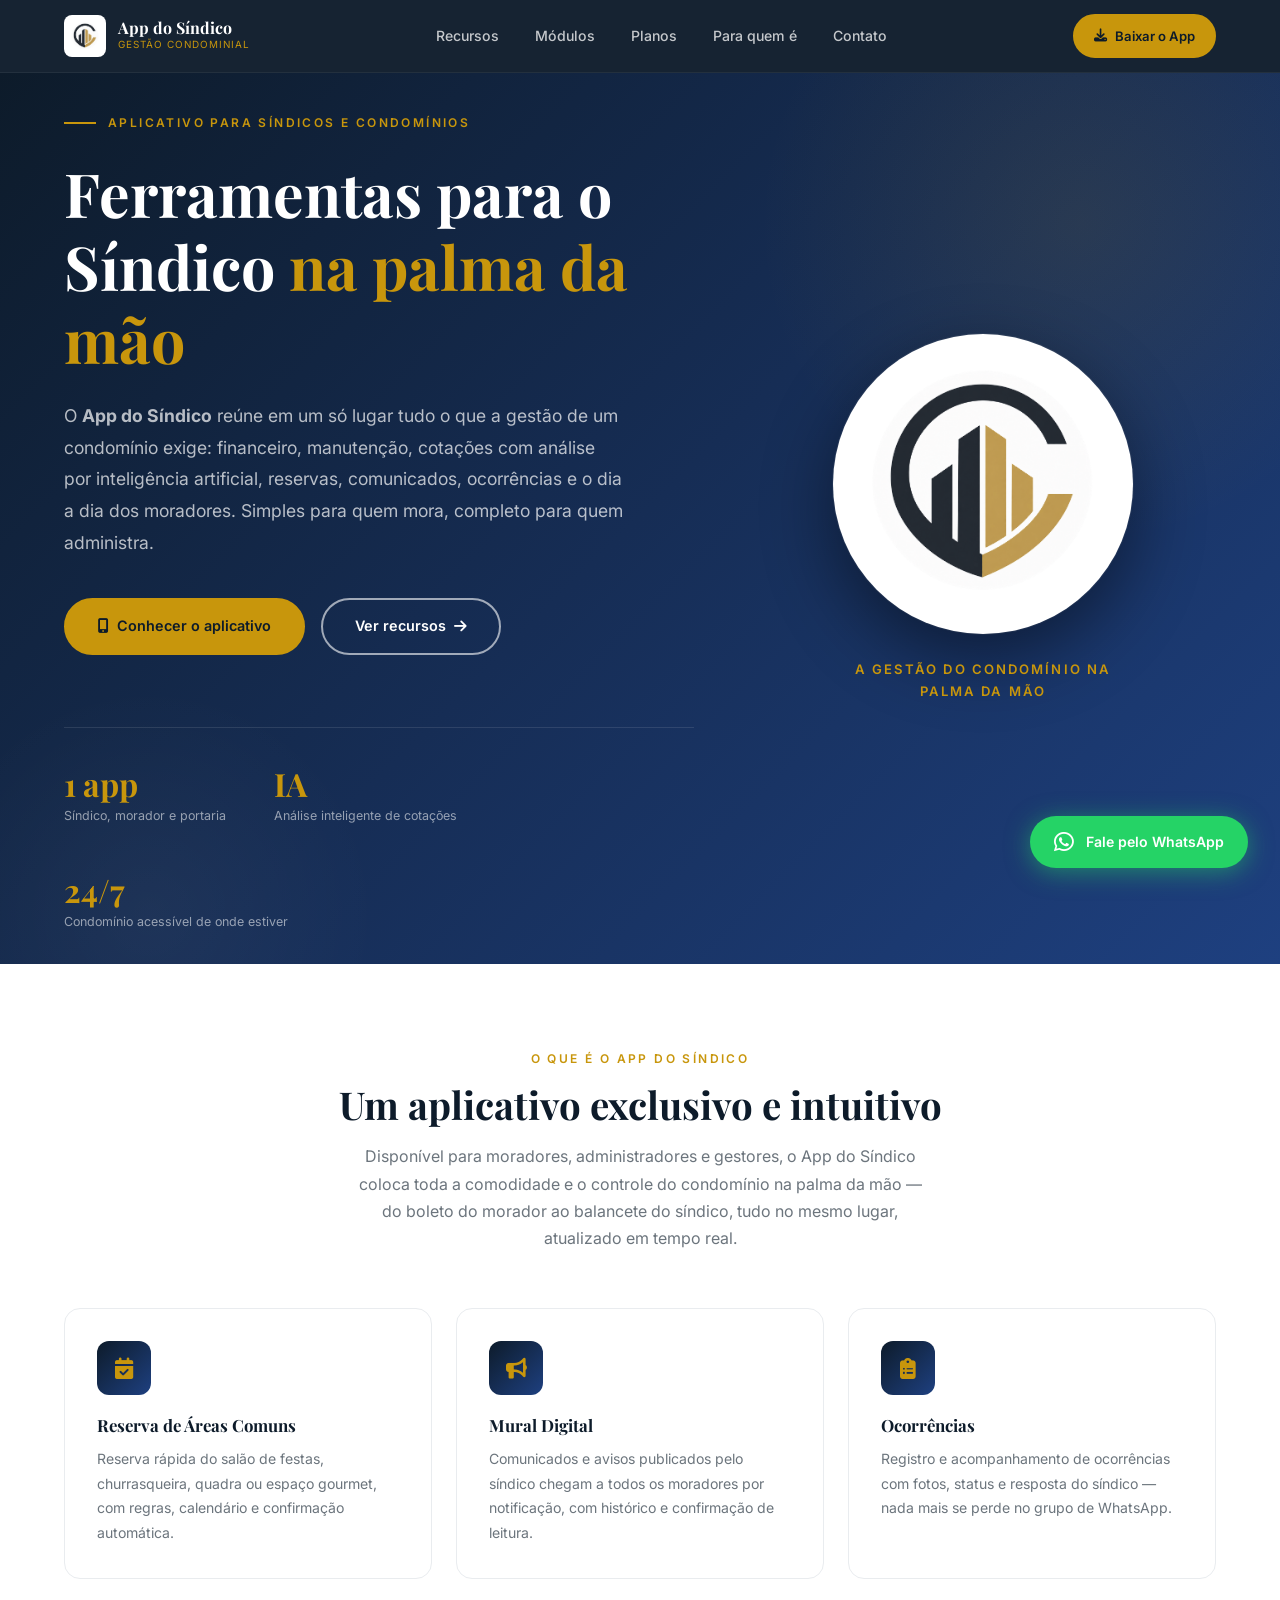
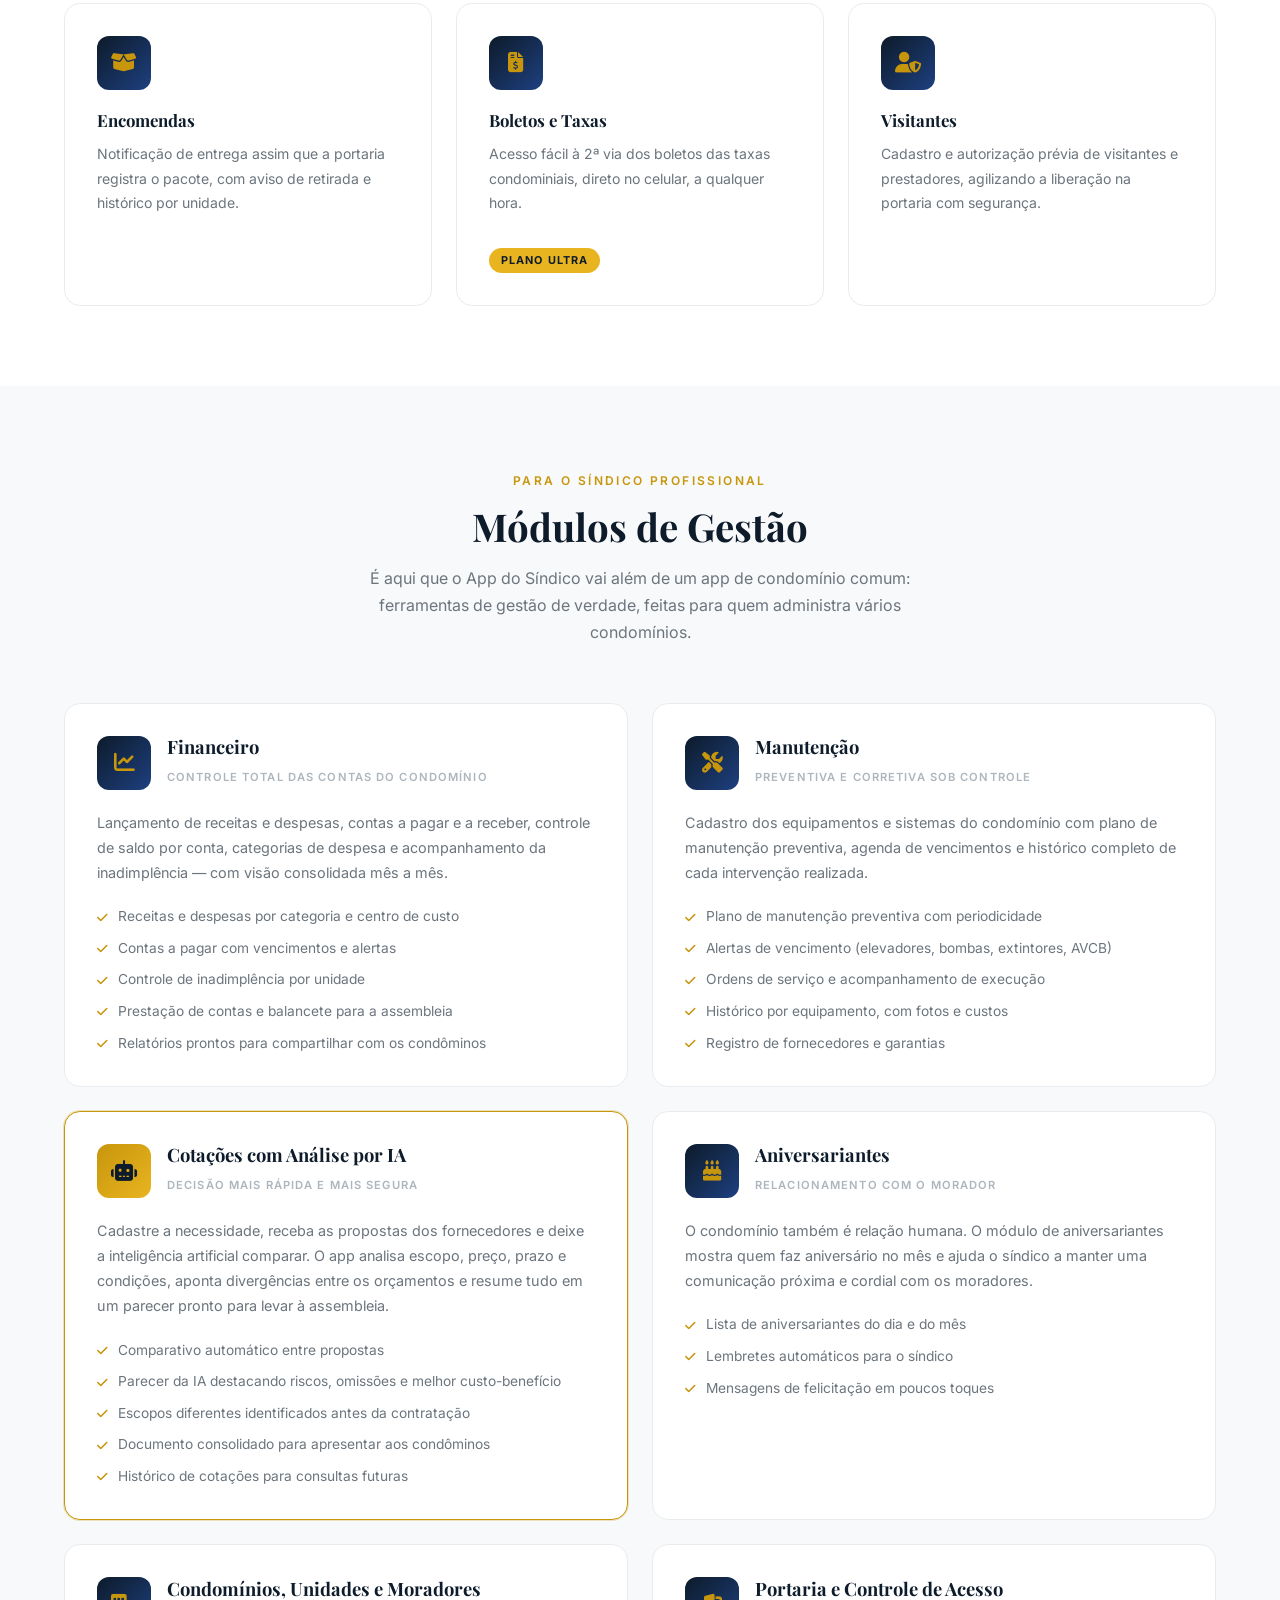
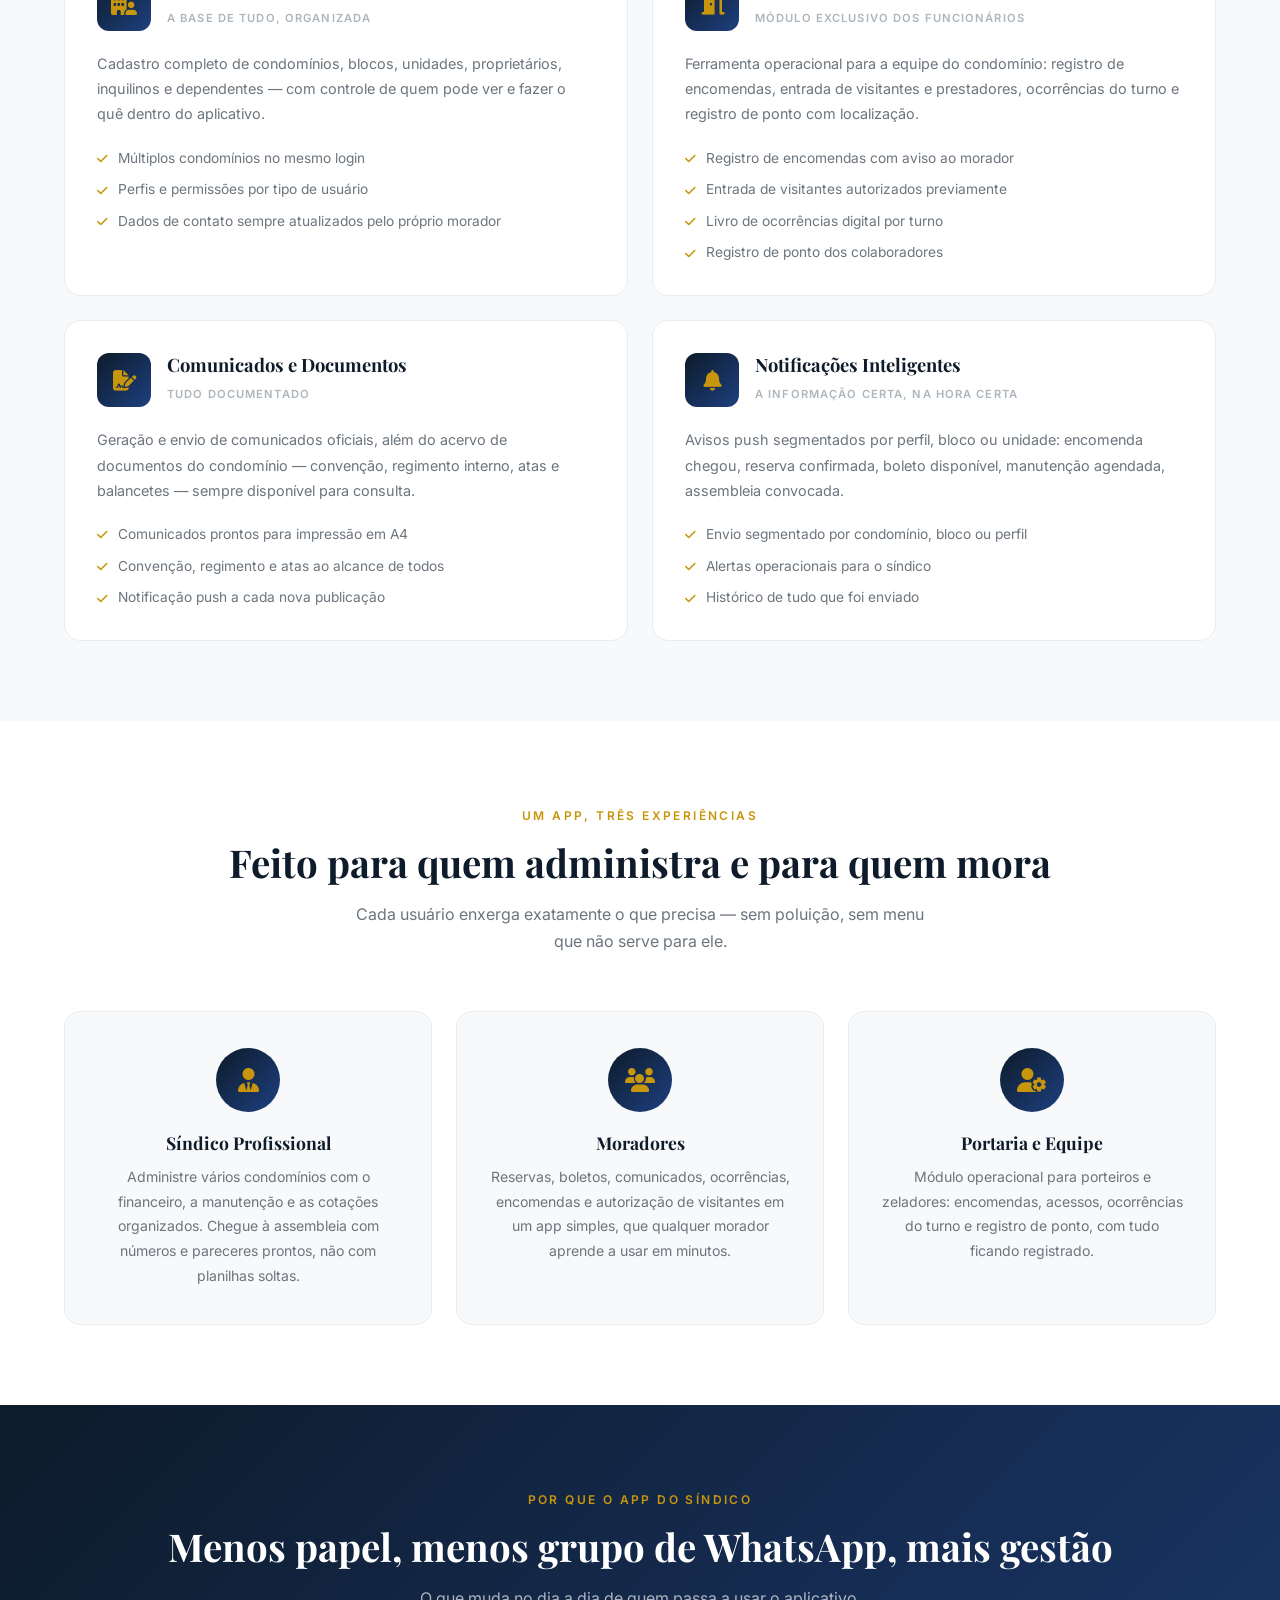
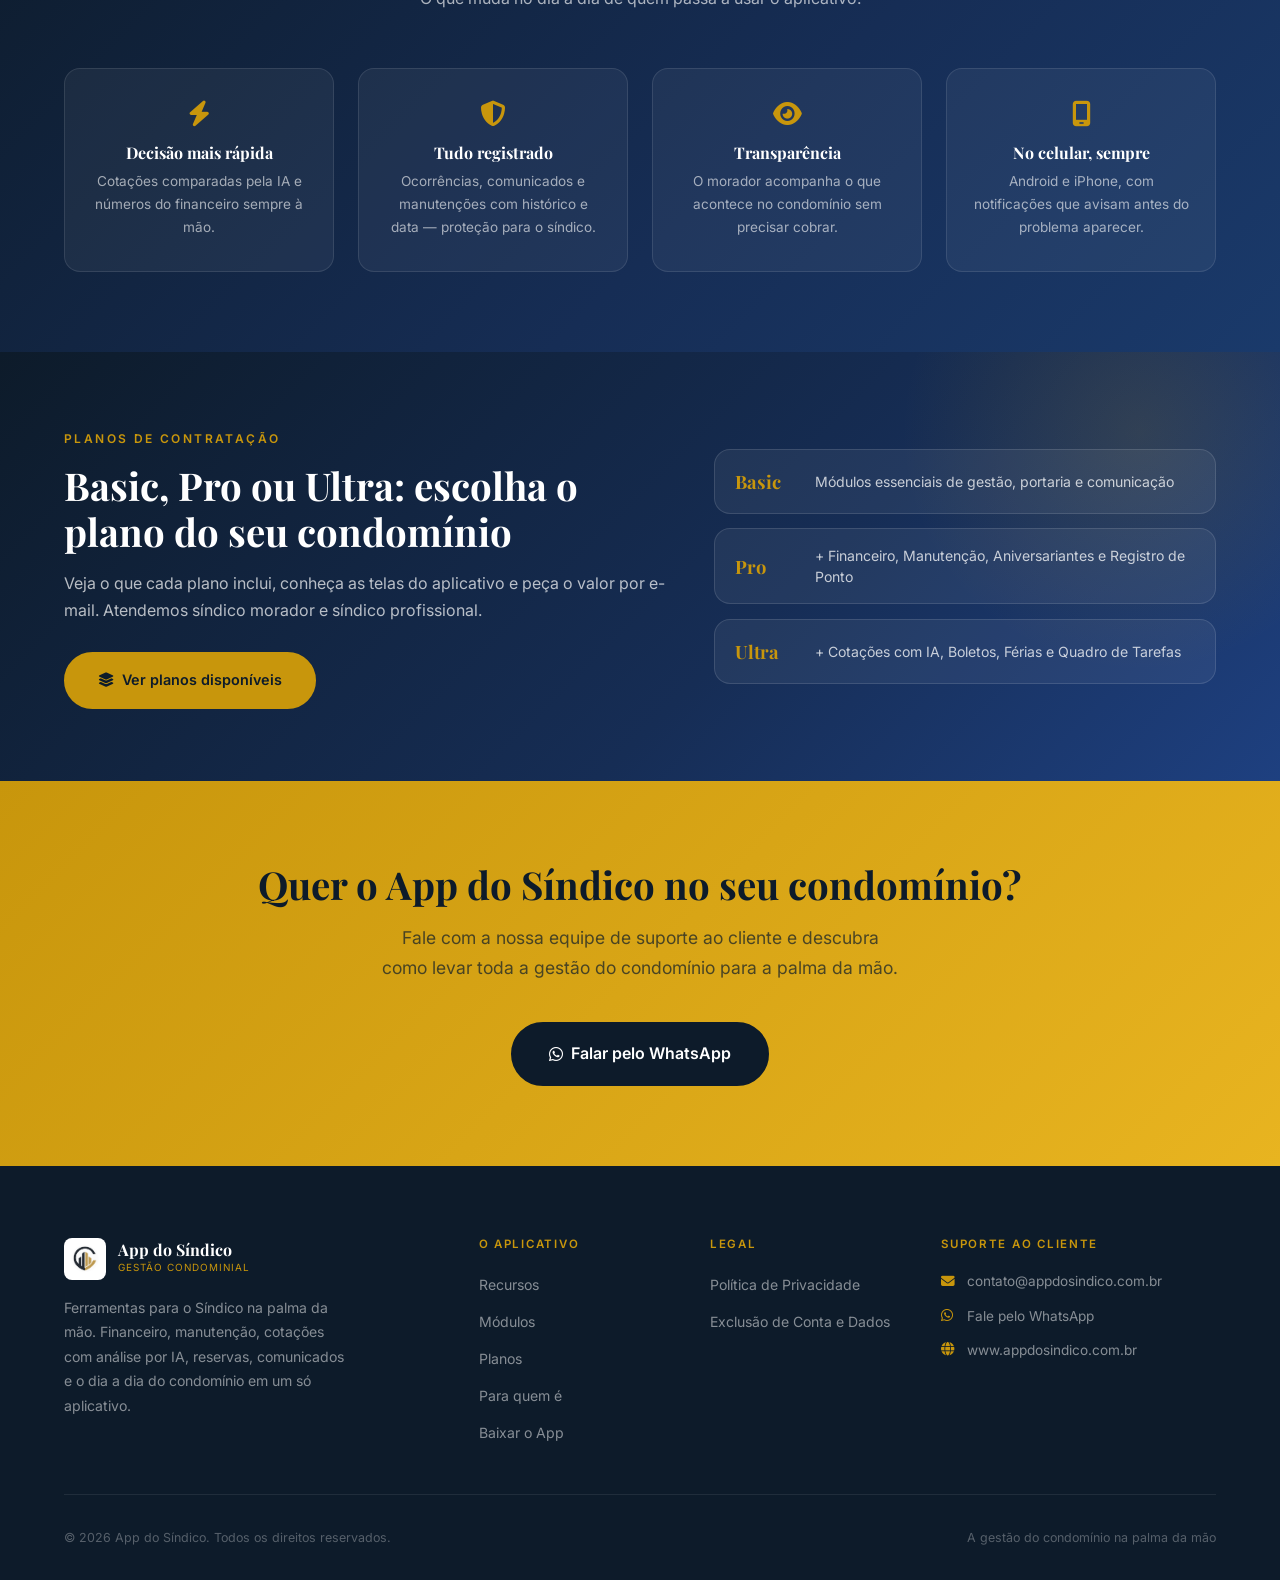
==== commit b9a70bcd: "Update index.html" ====
--- a/index.html
+++ b/index.html
@@ -132,6 +132,7 @@
           <div class="service-icon"><i class="fas fa-file-invoice-dollar"></i></div>
           <h3>Boletos e Taxas</h3>
           <p>Acesso fácil à 2ª via dos boletos das taxas condominiais, direto no celular, a qualquer hora.</p>
+          <a href="planos.html#planos" class="service-plan-tag">Plano Ultra</a>
         </div>
         <div class="service-card fade-up delay-6">
           <div class="service-icon"><i class="fas fa-user-shield"></i></div>
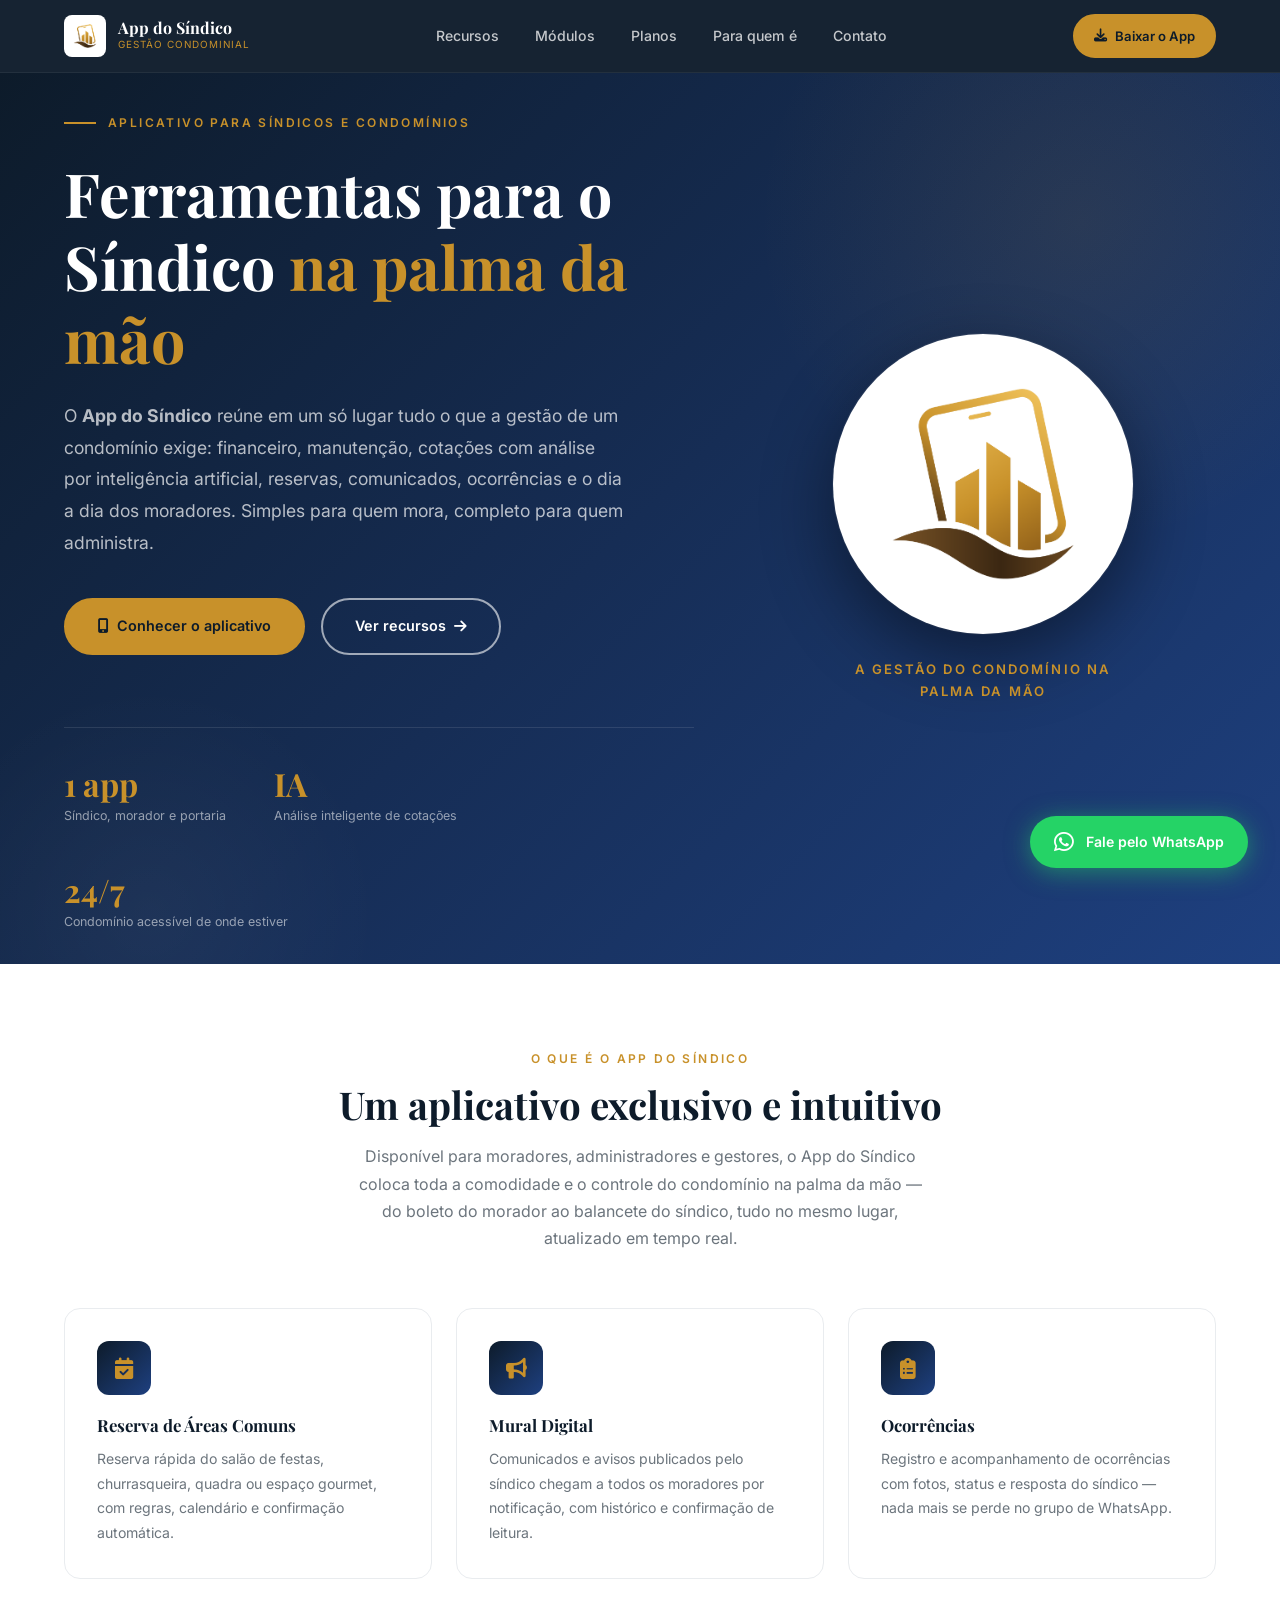
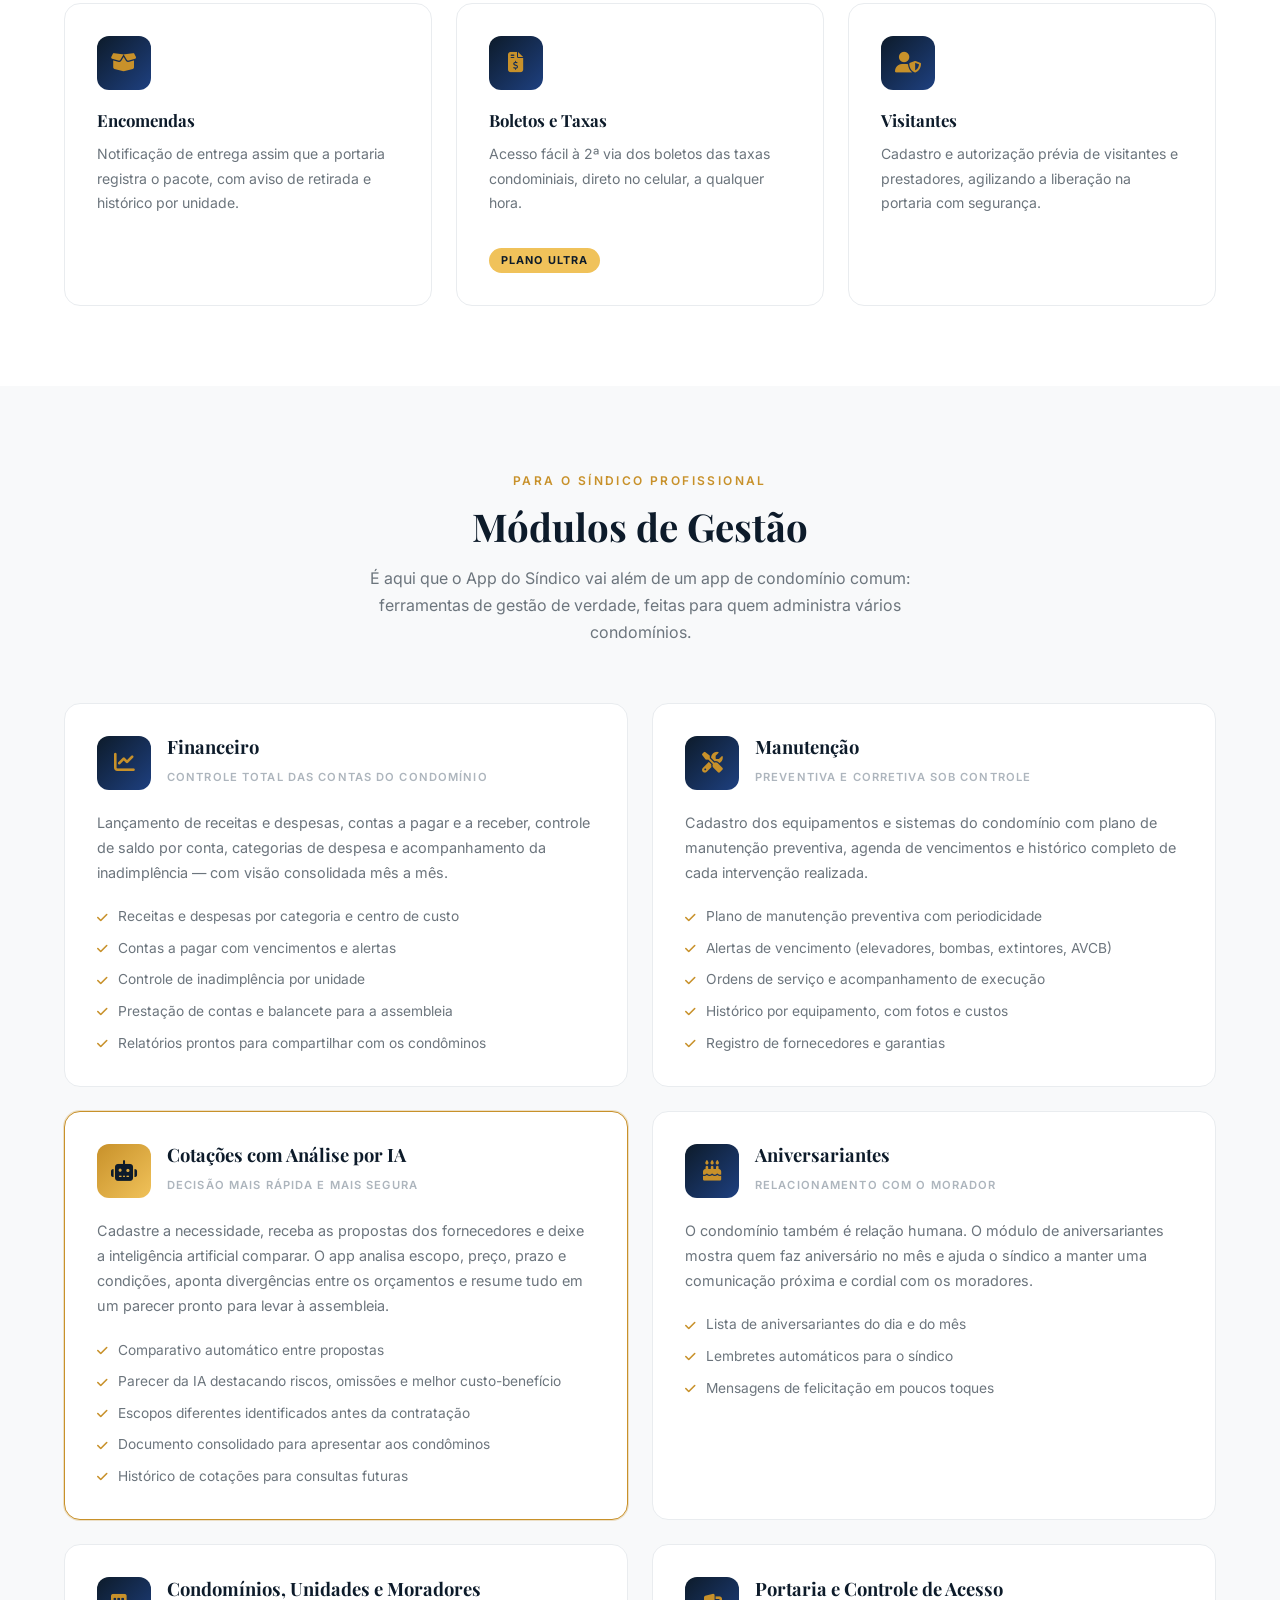
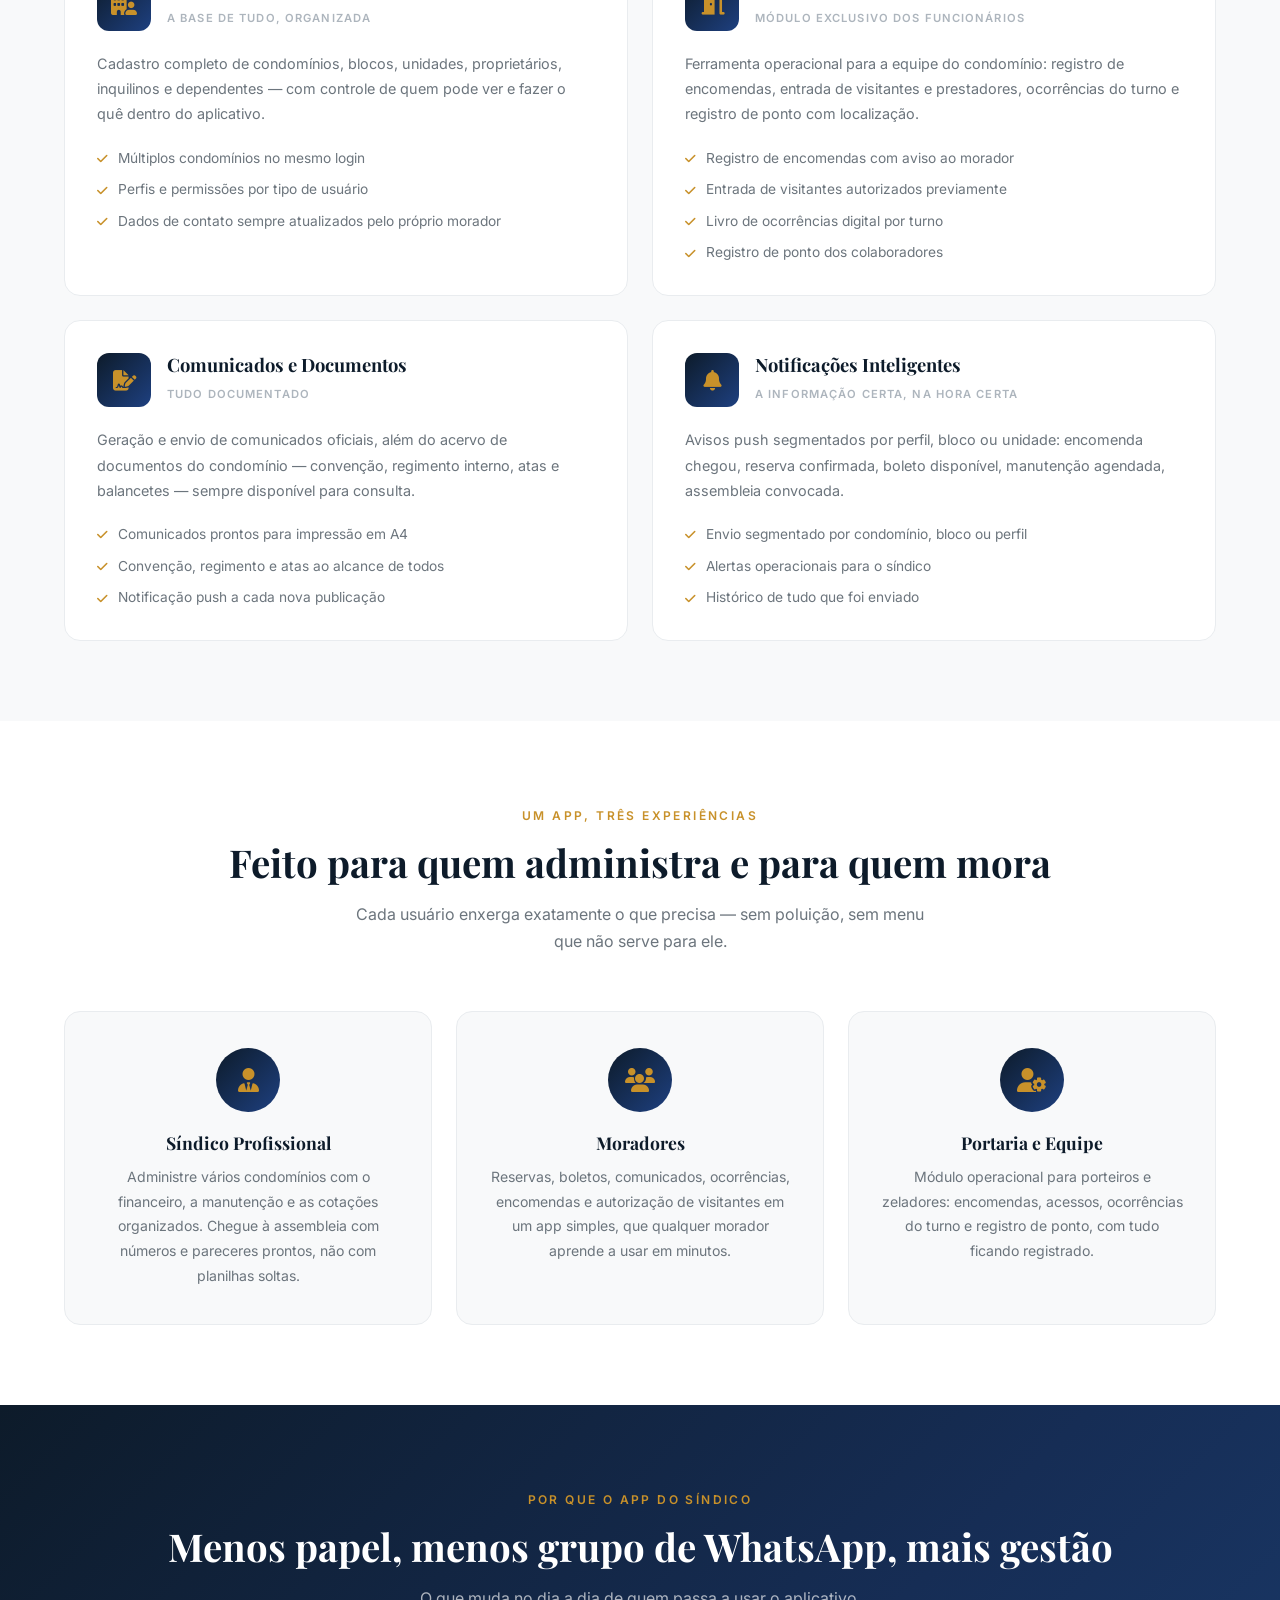
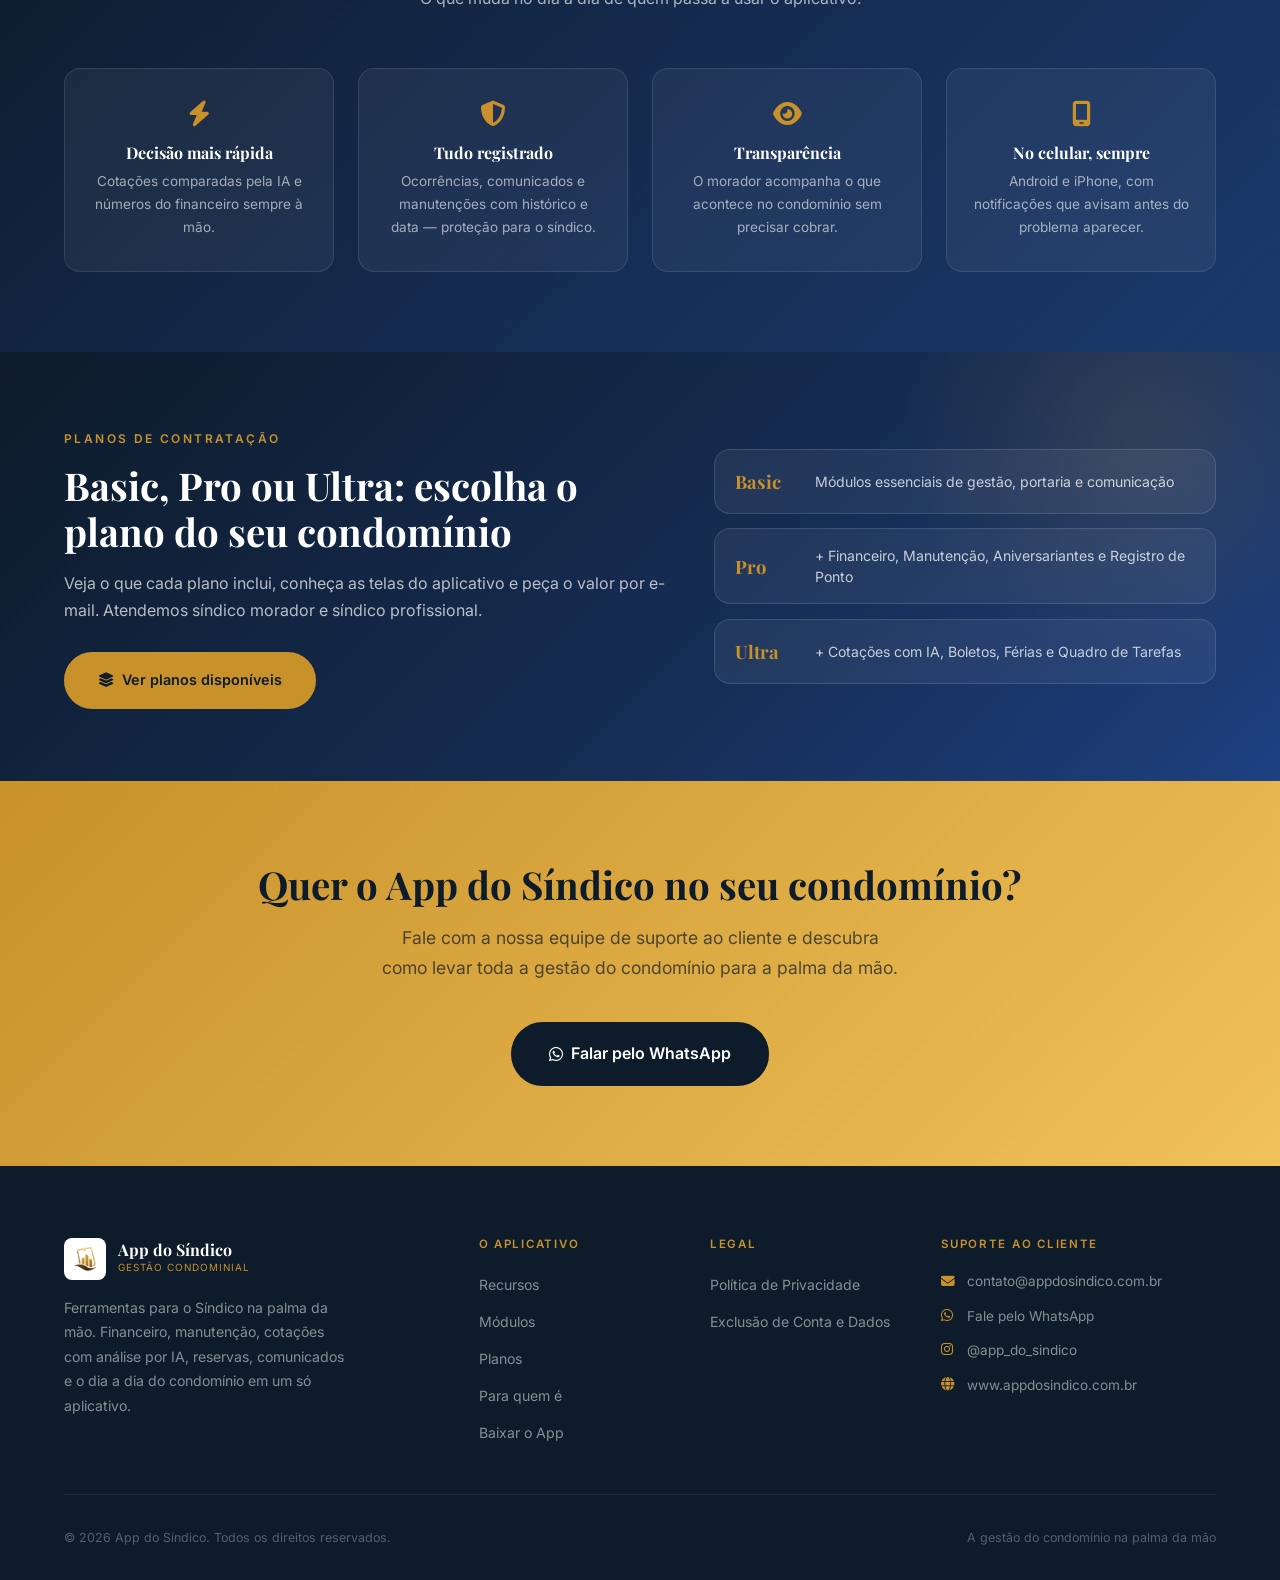
==== commit 6c84bfe7: "Add files via upload" ====
--- a/index.html
+++ b/index.html
@@ -355,6 +355,7 @@
       </div>
     </div>
   </section>
+
   <!-- PLANOS (chamada) -->
   <section class="plans-teaser" id="planos">
     <div class="container">
@@ -384,6 +385,7 @@
       </div>
     </div>
   </section>
+
   <!-- CTA BAND -->
   <section class="cta-band" id="contato">
     <div class="container">
@@ -439,6 +441,10 @@
             <a href="https://wa.me/5571992071319" target="_blank" rel="noopener noreferrer">Fale pelo WhatsApp</a>
           </div>
           <div class="footer-contact-item">
+            <i class="fab fa-instagram"></i>
+            <a href="https://www.instagram.com/app_do_sindico" target="_blank" rel="noopener noreferrer">@app_do_sindico</a>
+          </div>
+          <div class="footer-contact-item">
             <i class="fas fa-globe"></i>
             <a href="https://www.appdosindico.com.br">www.appdosindico.com.br</a>
           </div>
--- a/css/style.css
+++ b/css/style.css
@@ -3,8 +3,8 @@
   --navy: #0d1b2a;
   --blue: #1a3a6b;
   --blue-mid: #1e4080;
-  --gold: #c8960c;
-  --gold-light: #e8b420;
+  --gold: #c8912a;
+  --gold-light: #f0c25a;
   --white: #ffffff;
   --off-white: #f8f9fa;
   --gray-100: #f1f3f5;
@@ -116,7 +116,7 @@
   background: var(--gold-light);
   border-color: var(--gold-light);
   transform: translateY(-2px);
-  box-shadow: 0 8px 24px rgba(200, 150, 12, 0.4);
+  box-shadow: 0 8px 24px rgba(200,145,42, 0.4);
 }
 
 .btn-outline {
@@ -280,7 +280,7 @@
   right: -150px;
   width: 700px;
   height: 700px;
-  background: radial-gradient(circle, rgba(200,150,12,0.1) 0%, transparent 65%);
+  background: radial-gradient(circle, rgba(200,145,42,0.1) 0%, transparent 65%);
   pointer-events: none;
 }
 
@@ -614,7 +614,7 @@
 }
 
 .value-tag i { color: var(--gold); }
-.value-tag:hover { border-color: var(--gold); background: rgba(200,150,12,0.05); }
+.value-tag:hover { border-color: var(--gold); background: rgba(200,145,42,0.05); }
 
 /* ===== PROFILE SECTION (sobre) ===== */
 .profile-grid {
@@ -909,7 +909,7 @@
 
 .module-card.highlight {
   border-color: var(--gold);
-  box-shadow: 0 0 0 1px rgba(200,150,12,0.25);
+  box-shadow: 0 0 0 1px rgba(200,145,42,0.25);
 }
 
 .module-head {
--- a/css/planos.css
+++ b/css/planos.css
@@ -15,7 +15,7 @@
   right: -120px;
   width: 520px;
   height: 520px;
-  background: radial-gradient(circle, rgba(200,150,12,0.14) 0%, transparent 65%);
+  background: radial-gradient(circle, rgba(200,145,42,0.14) 0%, transparent 65%);
   pointer-events: none;
 }
 
@@ -210,7 +210,7 @@
 
 .plan-card.featured {
   border: 2px solid var(--gold);
-  box-shadow: 0 0 0 4px rgba(200,150,12,0.12), var(--shadow);
+  box-shadow: 0 0 0 4px rgba(200,145,42,0.12), var(--shadow);
 }
 
 .plan-ribbon {
@@ -409,7 +409,7 @@
   gap: 1.25rem;
   align-items: flex-start;
   border: 1px dashed var(--gold);
-  background: rgba(200,150,12,0.04);
+  background: rgba(200,145,42,0.04);
   border-radius: var(--radius-lg);
   padding: 1.75rem;
 }
